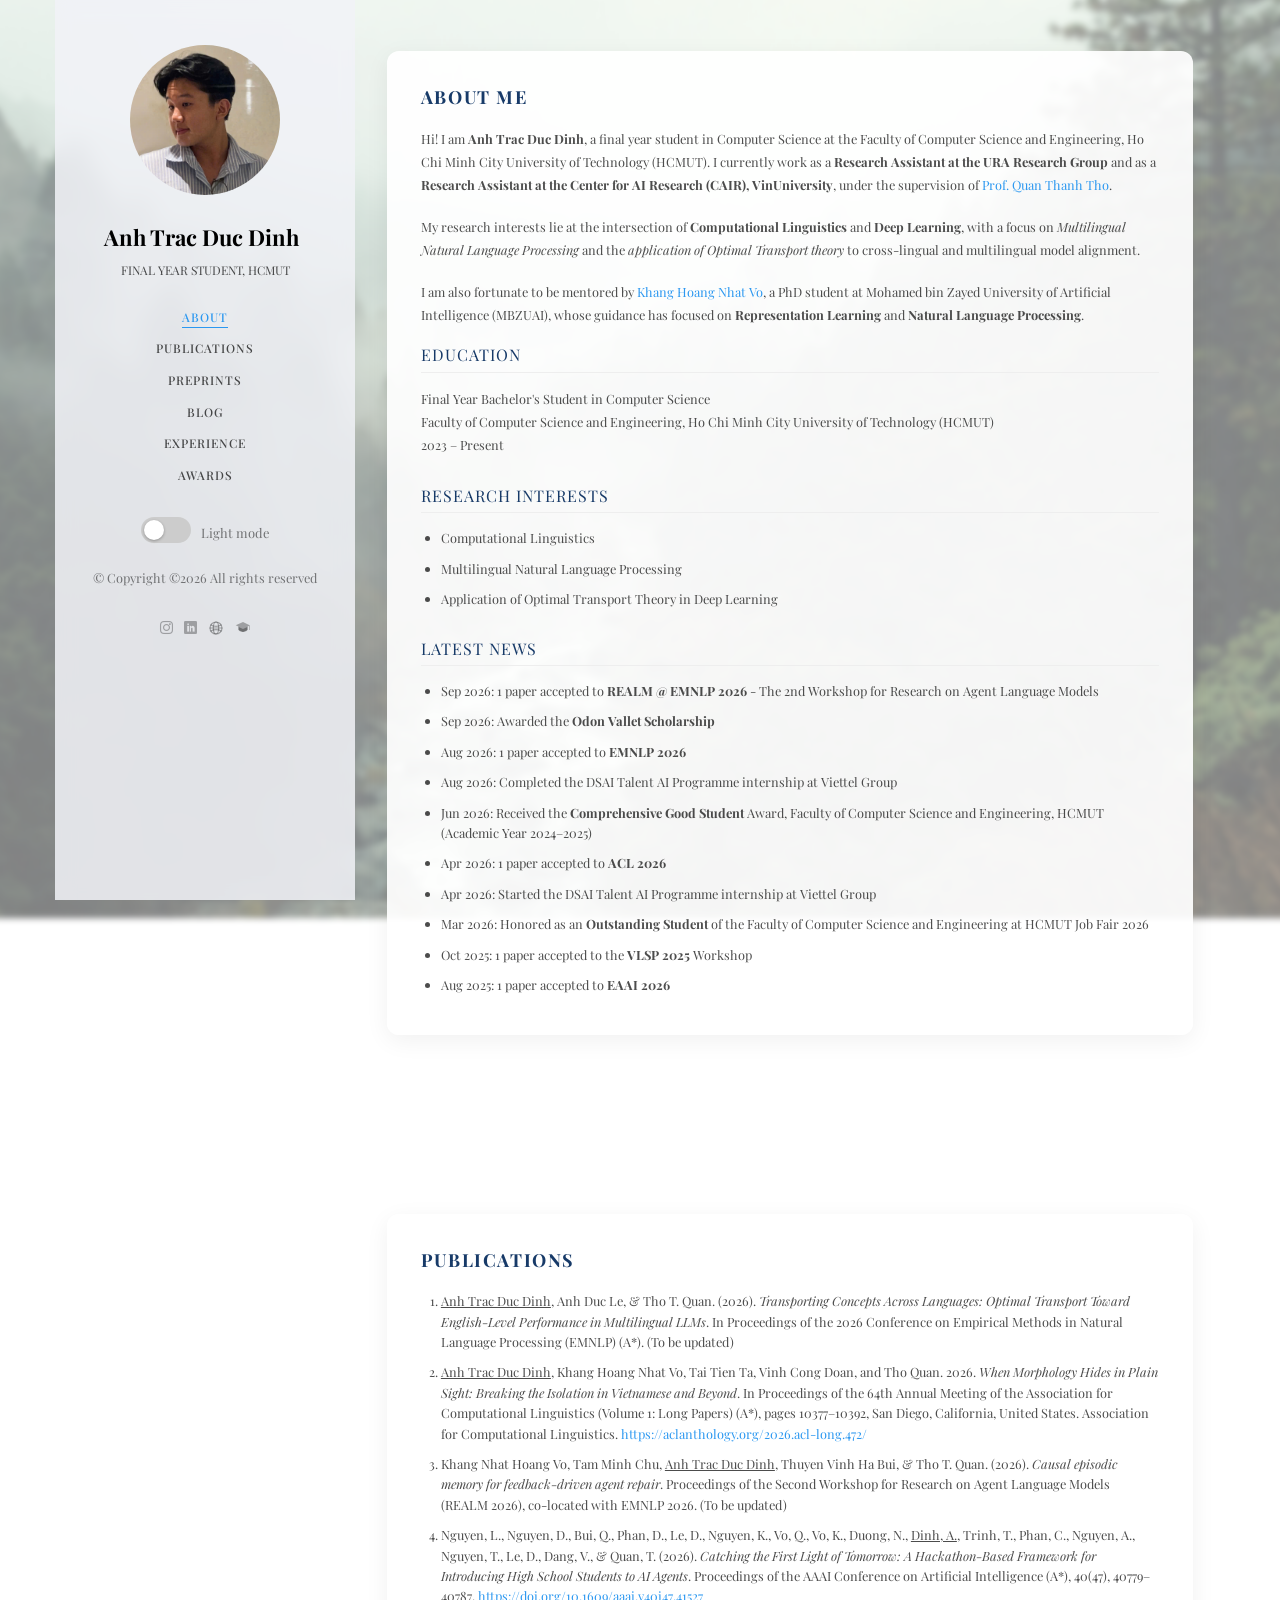
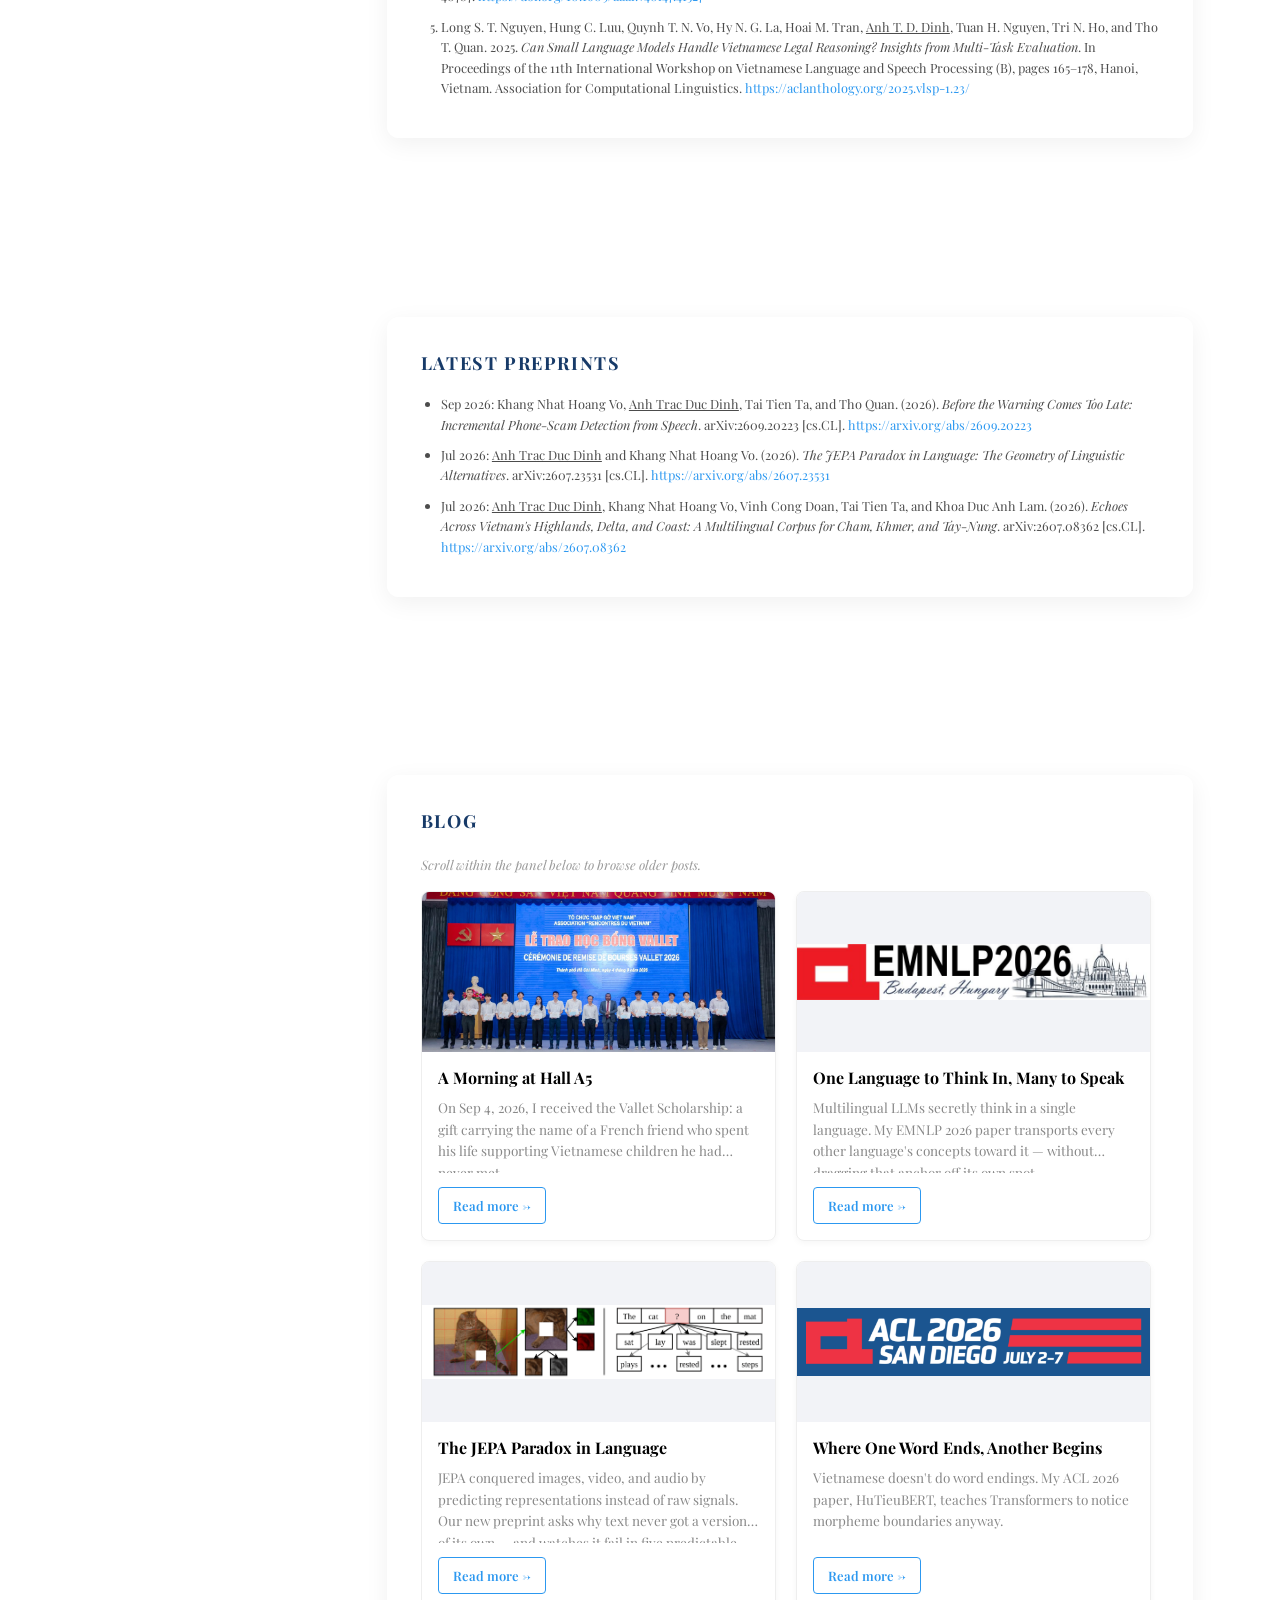
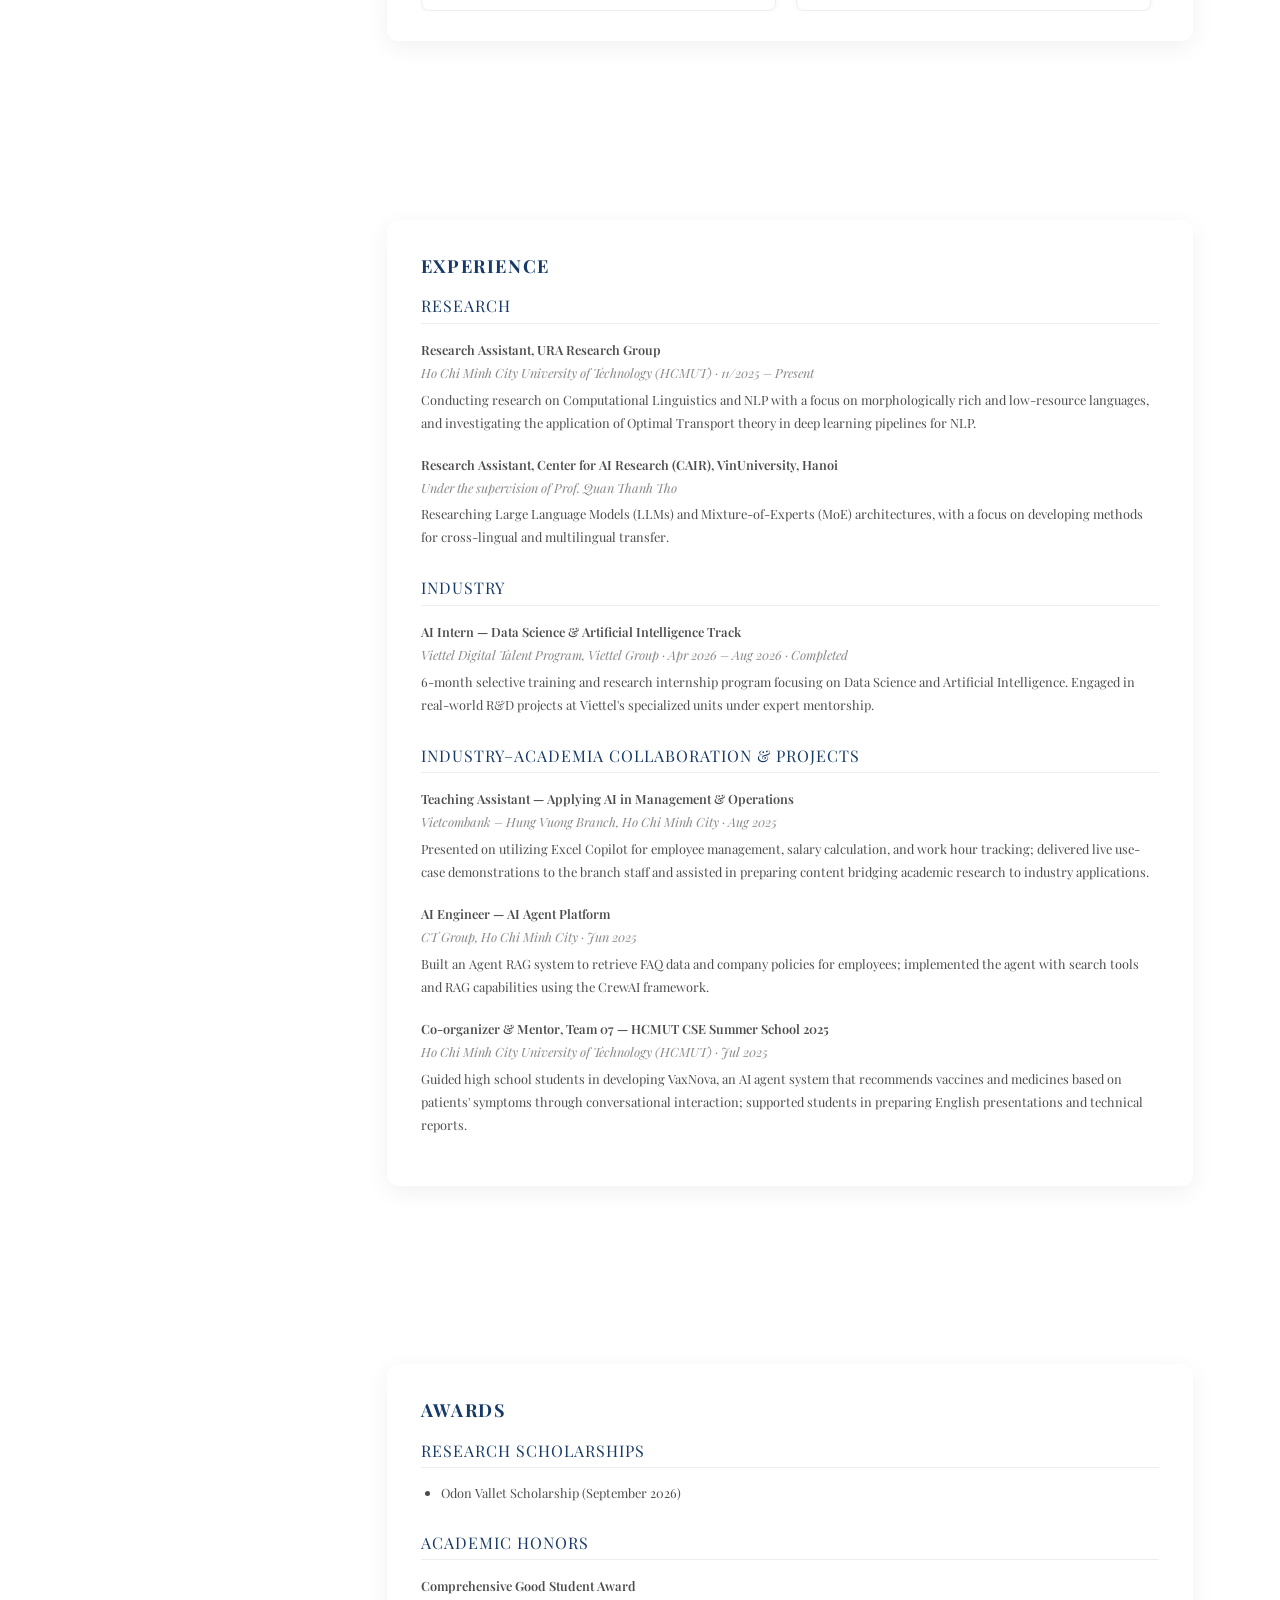
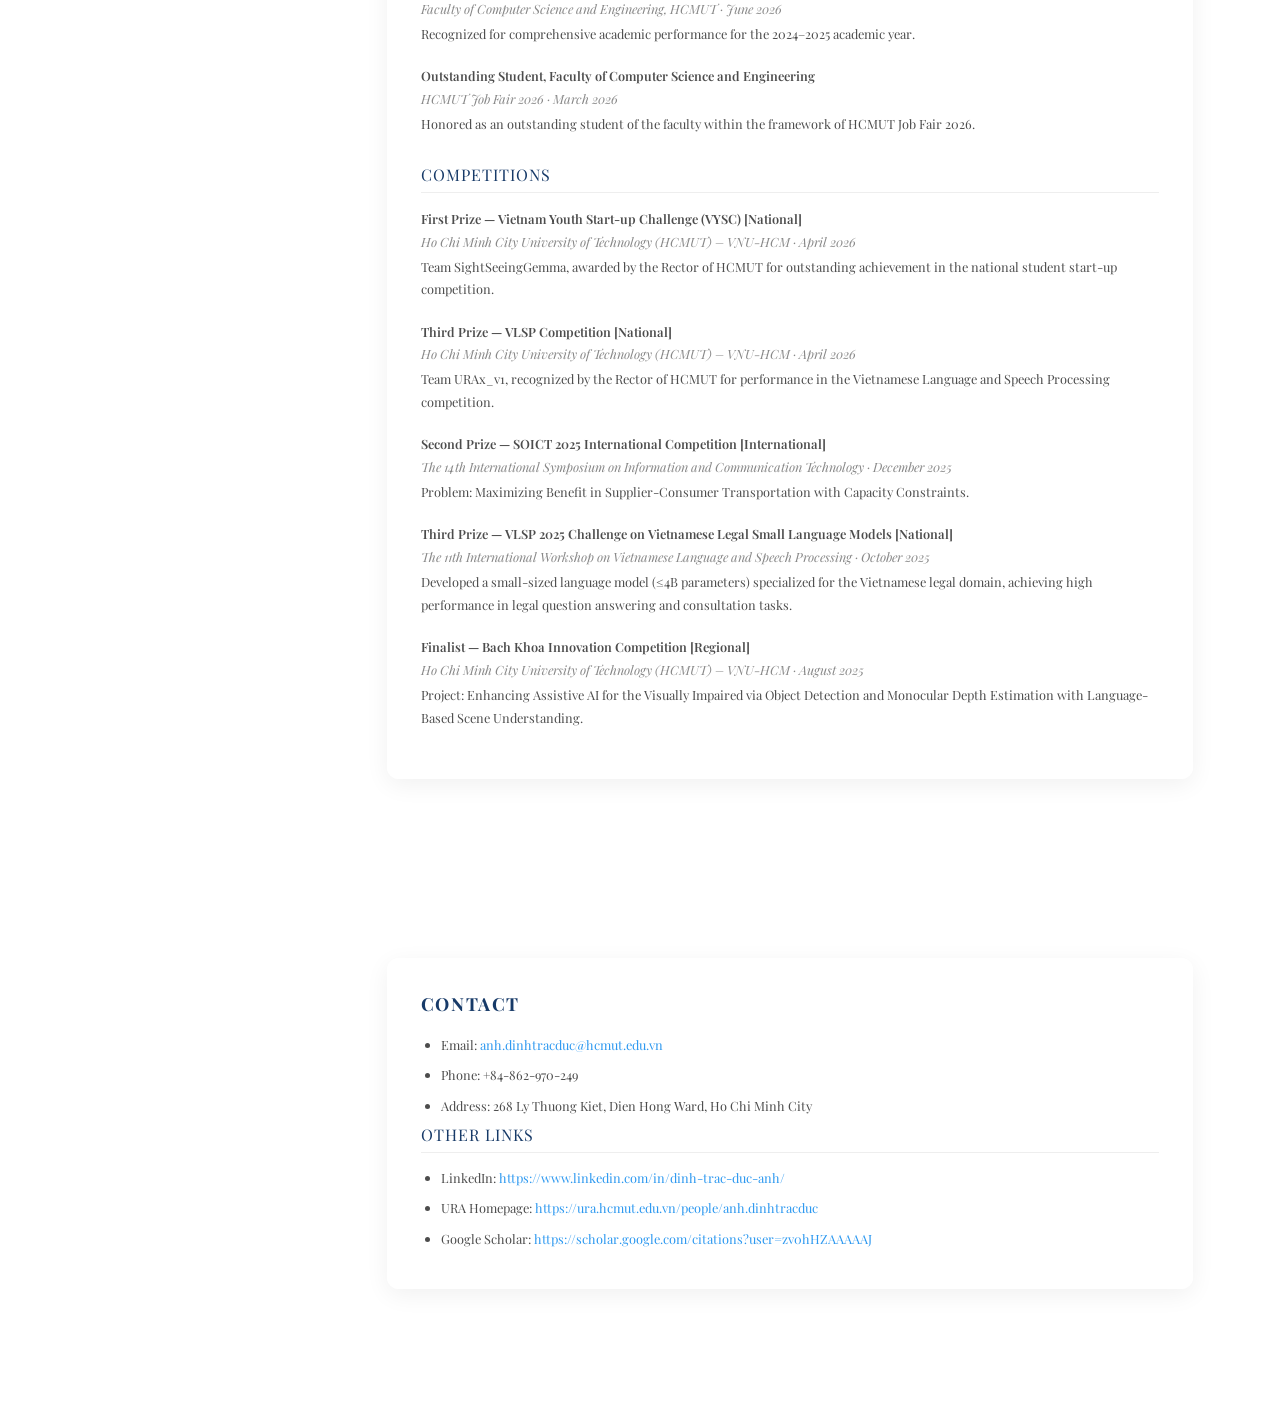
==== index.html @ 614d74ac "add: preprints" ====
<!DOCTYPE HTML>
<html>
	<head>
	<meta charset="utf-8">
	<meta http-equiv="X-UA-Compatible" content="IE=edge">
	<title>Anh Trac Duc Dinh</title>
	<meta name="viewport" content="width=device-width, initial-scale=1">
	<meta name="description" content="Anh Trac Duc Dinh — Research Assistant at URA (HCMUT) and CAIR (VinUniversity), working on NLP and Representation Learning. Publications at ACL, AAAI, and more." />
	<meta name="keywords" content="Anh Trac Duc Dinh, NLP, Natural Language Processing, Representation Learning, Machine Learning, HCMUT, VinUniversity, CAIR" />
	<meta name="author" content="Anh Trac Duc Dinh" />

  <!-- Facebook and Twitter integration -->
	<meta property="og:type" content="website"/>
	<meta property="og:title" content="Anh Trac Duc Dinh"/>
	<meta property="og:image" content="https://tracducanh.github.io/images/background_url.jpg"/>
	<meta property="og:url" content="https://tracducanh.github.io/"/>
	<meta property="og:site_name" content="Anh Trac Duc Dinh"/>
	<meta property="og:description" content="Research Assistant at URA (HCMUT) and CAIR (VinUniversity), working on NLP and Representation Learning. Publications at ACL, AAAI, and more."/>
	<meta name="twitter:title" content="Anh Trac Duc Dinh" />
	<meta name="twitter:image" content="https://tracducanh.github.io/images/background_url.jpg" />
	<meta name="twitter:url" content="https://tracducanh.github.io/" />
	<meta name="twitter:card" content="summary_large_image" />
	<meta name="twitter:description" content="Research Assistant at URA (HCMUT) and CAIR (VinUniversity), working on NLP and Representation Learning. Publications at ACL, AAAI, and more." />

	<link rel="canonical" href="https://tracducanh.github.io/">

	<!-- Place favicon.ico and apple-touch-icon.png in the root directory -->
	<link rel="shortcut icon" href="favicon.ico">

	<link href="https://fonts.googleapis.com/css?family=Quicksand:300,400,500,700" rel="stylesheet">
	<link href="https://fonts.googleapis.com/css?family=Playfair+Display:400,400i,700" rel="stylesheet">

	<!-- Animate.css -->
	<link rel="stylesheet" href="css/animate.css">
	<!-- Icomoon Icon Fonts-->
	<link rel="stylesheet" href="css/icomoon.css">
	<!-- Bootstrap  -->
	<link rel="stylesheet" href="css/bootstrap.css">
	<!-- Flexslider  -->
	<link rel="stylesheet" href="css/flexslider.css">
	<!-- Flaticons  -->
	<link rel="stylesheet" href="fonts/flaticon/font/flaticon.css">
	<!-- Owl Carousel -->
	<link rel="stylesheet" href="css/owl.carousel.min.css">
	<link rel="stylesheet" href="css/owl.theme.default.min.css">
	<!-- Theme style  -->
	<link rel="stylesheet" href="css/style.css">

	<!-- Modernizr JS -->
	<script src="js/modernizr-2.6.2.min.js"></script>
	<!-- FOR IE9 below -->
	<!--[if lt IE 9]>
	<script src="js/respond.min.js"></script>
	<![endif]-->

	<style>
		/* ---------- Blog: responsive auto-fit grid ---------- */
		.blog-scroll{
			--blog-card-h:350px;
			--blog-gap:20px;
			max-height:calc(2 * var(--blog-card-h) + 1 * var(--blog-gap));
			overflow-y:auto;
			overflow-x:hidden;
			margin-top:15px;
			padding-right:8px;
			scrollbar-width:thin;
			scrollbar-color:#c9cdd6 #f2f3f7;
		}
		.blog-scroll::-webkit-scrollbar{width:8px;}
		.blog-scroll::-webkit-scrollbar-track{background:#f2f3f7;border-radius:8px;}
		.blog-scroll::-webkit-scrollbar-thumb{background:#c9cdd6;border-radius:8px;}
		.blog-scroll::-webkit-scrollbar-thumb:hover{background:#2c98f0;}
		.blog-scroll-hint{
			font-size:13px;
			font-style:italic;
			color:rgba(0,0,0,0.4);
			margin:2px 0 0;
		}
		.blog-grid{
			display:grid;
			grid-template-columns:repeat(2, 1fr);
			gap:var(--blog-gap, 20px);
		}
		@media (max-width:480px){
			.blog-grid{grid-template-columns:1fr;}
			.blog-scroll{max-height:calc(4 * var(--blog-card-h) + 3 * var(--blog-gap));}
		}
		.blog-card{
			scroll-snap-align:start;
			border:1px solid #eee;
			border-radius:8px;
			overflow:hidden;
			background:#fff;
			box-shadow:0 2px 6px rgba(0,0,0,0.04);
			transition:.3s;
			display:flex;
			flex-direction:column;
			height:var(--blog-card-h, 350px);
		}
		.blog-card:hover{box-shadow:0 4px 14px rgba(0,0,0,0.08);}
		.blog-card-img{
			width:100%;
			height:160px;
			flex-shrink:0;
			display:flex;
			align-items:center;
			justify-content:center;
			background-color:#f2f3f7;
			background-position:center;
			background-repeat:no-repeat;
			background-size:cover; /* default: fill the box, cropping overflow */
			color:rgba(0,0,0,0.2);
		}
		/* Modifier: add this class to show the WHOLE image, no cropping
		   (may leave empty space on the sides, filled by the box background) */
		.blog-card-img.img-fit{background-size:contain;}
		/* Modifier: add this class to stretch the image to exactly fill the
		   box (may distort the image's aspect ratio) */
		.blog-card-img.img-stretch{background-size:100% 100%;}
		.blog-card-img svg{width:48px;height:48px;}
		.blog-card-body{padding:16px;display:flex;flex-direction:column;flex:1;min-height:0;}
		.blog-card-title{
			display:-webkit-box;
			-webkit-line-clamp:2;
			-webkit-box-orient:vertical;
			overflow:hidden;
			font-weight:700;
			font-size:16px;
			line-height:1.3;
			margin-bottom:8px;
			color:#000;
		}
		.blog-card-desc{
			display:-webkit-box;
			-webkit-line-clamp:3;
			-webkit-box-orient:vertical;
			overflow:hidden;
			font-size:13.5px;
			line-height:1.6;
			color:#888;
			margin-bottom:14px !important;
			flex:1;
		}
		.blog-card-btn{
			display:inline-block;
			align-self:flex-start;
			padding:6px 14px;
			font-size:13px;
			font-weight:600;
			border:1px solid #2c98f0;
			border-radius:4px;
			color:#2c98f0 !important;
			text-decoration:none !important;
			transition:.3s;
		}
		.blog-card-btn:hover{background:#2c98f0;color:#fff !important;}

		/* ---------- Section headings (ABOUT ME, PUBLICATIONS, ...) ---------- */
		.heading-meta{
			color:#173a68 !important;
			font-weight:700 !important;
			letter-spacing:1.6px;
			text-transform:uppercase;
			transition:color .3s ease;
		}

		/* ---------- Unify typography across the page ---------- */
		body, h1, h2, h3, h4, h5, h6,
		p, span, li, a, label, small, div{
			font-family: "Playfair Display", Georgia, serif !important;
		}

		.about-desc h2.section-title{
			font-size:16px;
			text-transform:uppercase;
			letter-spacing:1px;
			border-bottom:1px solid #eee;
			padding-bottom:8px;
			margin:30px 0 15px 0;
			color:#173a68 !important;
			transition:color .3s ease;
		}
		.about-desc h2.section-title:first-of-type{margin-top:0;}
		.about-desc ul.plain-list, .about-desc ol.pub-list{
			padding-left:20px;
			margin-bottom:0;
		}
		.about-desc ul.plain-list li, .about-desc ol.pub-list li{
			margin-bottom:10px;
			line-height:1.6;
		}
		.about-desc .news-item{margin-bottom:6px;}
		.about-desc .exp-block{margin-bottom:14px;}
		.about-desc .exp-block .exp-role{font-weight:600;}
		.about-desc .exp-block .exp-meta{font-style:italic;color:#888;display:block;margin-bottom:4px;}
		.about-desc .award-block{margin-bottom:14px;}
		.about-desc .award-block .award-title{font-weight:600;}
		.about-desc .award-block .award-meta{font-style:italic;color:#888;display:block;margin-bottom:2px;}
		.about-desc .preprint-list{padding-left:20px;}
		.about-desc .preprint-list li{margin-bottom:14px;line-height:1.6;}
		.about-desc .preprint-list .preprint-date{font-style:italic;color:#888;display:block;font-size:13px;margin-top:2px;}

		/* ---------- Dark mode toggle switch (in aside footer) ---------- */
		.theme-toggle-wrap{
			display:flex;
			align-items:center;
			justify-content:center;
			gap:10px;
			margin-bottom:16px;
		}
		.theme-toggle-label{font-size:13px;color:rgba(0,0,0,0.5);}
		#colorlib-aside .colorlib-footer ul li a{color:rgba(0,0,0,0.3) !important;}
		#colorlib-aside .colorlib-footer ul li a:hover{color:#2c98f0 !important;}
		.footer-icon{
			display:inline-block;
			width:16px;
			height:16px;
			vertical-align:-3px;
			color:rgba(0,0,0,0.3);
			transition:.3s;
		}
		#colorlib-aside .colorlib-footer ul li a:hover .footer-icon{color:#2c98f0;}
		.theme-switch{
			position:relative;
			display:inline-block;
			width:50px;
			height:26px;
			flex-shrink:0;
		}
		.theme-switch input{opacity:0;width:0;height:0;}
		.theme-switch .slider{
			position:absolute;
			cursor:pointer;
			top:0;left:0;right:0;bottom:0;
			background-color:#ccc;
			transition:.3s;
			border-radius:26px;
		}
		.theme-switch .slider:before{
			position:absolute;
			content:"";
			height:20px;
			width:20px;
			left:3px;
			bottom:3px;
			background-color:#fff;
			transition:.3s;
			border-radius:50%;
			box-shadow:0 1px 3px rgba(0,0,0,0.3);
		}
		.theme-switch input:checked + .slider{background-color:#2c98f0;}
		.theme-switch input:checked + .slider:before{transform:translateX(24px);}

		/* ---------- Dark mode overrides ---------- */
		body.dark-mode{background:#15171c;}
		body.dark-mode #colorlib-aside{
			background:#1b1e24 !important;
			border-color:#2a2e37 !important;
		}
		body.dark-mode #colorlib-logo a{color:#f0f0f0 !important;}
		body.dark-mode .position{color:#9aa0aa !important;}
		body.dark-mode #colorlib-main-menu ul li a{color:#c7ccd4 !important;}
		body.dark-mode #colorlib-main-menu ul li.active a,
		body.dark-mode #colorlib-main-menu ul li a:hover{color:#2c98f0 !important;}
		body.dark-mode .colorlib-footer,
		body.dark-mode .colorlib-footer p,
		body.dark-mode .colorlib-footer small{color:#8a8f99 !important;}
		body.dark-mode #colorlib-main{background:transparent !important;}
		body.dark-mode .colorlib-about,
		body.dark-mode .colorlib-services{background:transparent !important;}
		body.dark-mode .about-desc{color:#c7ccd4 !important;}
		body.dark-mode .about-desc p,
		body.dark-mode .about-desc li{color:#c7ccd4 !important;}
		body.dark-mode .about-desc b,
		body.dark-mode .about-desc strong{color:#f0f0f0 !important;}
		body.dark-mode .heading-meta{color:#6fb8ff !important;}
		body.dark-mode .about-desc h2.section-title{
			color:#6fb8ff !important;
			border-bottom-color:#2a2e37 !important;
		}
		body.dark-mode .about-desc .exp-meta,
		body.dark-mode .about-desc .award-meta,
		body.dark-mode .about-desc .preprint-date{color:#9aa0aa !important;}
		body.dark-mode .about-desc a{color:#5aaef8 !important;}
		body.dark-mode .theme-toggle-label{color:#9aa0aa !important;}
		body.dark-mode .theme-switch .slider{background-color:#3a3f4a;}
		body.dark-mode .footer-icon{color:rgba(255,255,255,0.4);}
		body.dark-mode .blog-card{
			background:#1b1e24;
			border-color:#2a2e37;
		}
		body.dark-mode .blog-card-img{
			background-color:#20242c;
			color:rgba(255,255,255,0.15);
		}
		body.dark-mode .blog-card-title{color:#f0f0f0;}
		body.dark-mode .blog-card-desc{color:#9aa0aa;}
		body.dark-mode .blog-scroll{scrollbar-color:#3a3f4a #20242c;}
		body.dark-mode .blog-scroll::-webkit-scrollbar-track{background:#20242c;}
		body.dark-mode .blog-scroll::-webkit-scrollbar-thumb{background:#3a3f4a;}
		body.dark-mode .blog-scroll::-webkit-scrollbar-thumb:hover{background:#5aaef8;}
		body.dark-mode .blog-scroll-hint{color:rgba(255,255,255,0.35);}
		body.dark-mode #colorlib-aside .colorlib-footer ul li a:hover .footer-icon{color:#5aaef8;}
		body.dark-mode #colorlib-aside .colorlib-footer ul li a{color:rgba(255,255,255,0.5) !important;}
		body.dark-mode #colorlib-aside .colorlib-footer ul li a:hover{color:#5aaef8 !important;}

		/* ---------- Sitewide background image + readability lining ---------- */
		body::before{
			content:"";
			position:fixed;
			inset:0;
			z-index:-1;
			background-image:
				linear-gradient(rgba(255,255,255,0.5), rgba(255,255,255,0.5)),
				url('images/background_url.jpg');
			background-size:cover;
			background-position:center;
			background-repeat:no-repeat;
			background-attachment:fixed;
			filter:blur(3px);
			transform:scale(1.04); /* hides the blurred edges from view */
			pointer-events:none;
		}
		body.dark-mode::before{
			background-image:
				linear-gradient(rgba(15,17,21,0.6), rgba(15,17,21,0.6)),
				url('images/background_url.jpg');
		}

		/* Sidebar becomes a translucent "lining" panel instead of solid,
		   so a hint of the backdrop still shows through it */
		#colorlib-aside{
			background:rgba(242,243,247,0.86) !important;
			-webkit-backdrop-filter:blur(10px);
			backdrop-filter:blur(10px);
		}
		body.dark-mode #colorlib-aside{
			background:rgba(27,30,36,0.86) !important;
			-webkit-backdrop-filter:blur(10px);
			backdrop-filter:blur(10px);
		}

		/* Each content block sits on its own readable "card" over the backdrop */
		.about-desc{
			background:rgba(255,255,255,0.92);
			border-radius:12px;
			padding:30px 34px;
			box-shadow:0 6px 24px rgba(20,20,25,0.06);
		}
		body.dark-mode .about-desc{
			background:rgba(27,30,36,0.92);
			box-shadow:0 6px 24px rgba(0,0,0,0.3);
		}
		@media screen and (max-width:768px){
			.about-desc{padding:20px;}
		}
	</style>

	</head>
	<body>
	<div id="colorlib-page">
		<div class="container-wrap">
		<a href="#" class="js-colorlib-nav-toggle colorlib-nav-toggle" data-toggle="collapse" data-target="#navbar" aria-expanded="false" aria-controls="navbar"><i></i></a>
		<aside id="colorlib-aside" role="complementary" class="border js-fullheight">
			<div class="text-center">
				<div class="author-img" style="background-image: url(images/about.jpg);"></div>
				<h1 id="colorlib-logo"><a href="index.html">Anh Trac Duc Dinh</a></h1>
				<span class="position">Final Year Student, HCMUT</span>
			</div>
			<nav id="colorlib-main-menu" role="navigation" class="navbar">
				<div id="navbar" class="collapse">
					<ul>
						<li class="active"><a href="#" data-nav-section="about">About</a></li>
						<li><a href="#" data-nav-section="publications">Publications</a></li>
						<li><a href="#" data-nav-section="preprints">Preprints</a></li>
            <li><a href="#" data-nav-section="blog">Blog</a></li>
						<li><a href="#" data-nav-section="services">Experience</a></li>
						<li><a href="#" data-nav-section="awards">Awards</a></li>
					</ul>
				</div>
			</nav>

			<div class="colorlib-footer">
				<div class="theme-toggle-wrap">
					<label class="theme-switch">
						<input type="checkbox" id="theme-toggle">
						<span class="slider"></span>
					</label>
					<span class="theme-toggle-label" id="theme-toggle-label">Light mode</span>
				</div>
				<p><small>&copy; <!-- Link back to Colorlib can't be removed. Template is licensed under CC BY 3.0. -->
Copyright &copy;<script>document.write(new Date().getFullYear());</script> All rights reserved
				<ul>
					<li><a href="https://www.instagram.com/dinh_trac_duc_anh/" target="_blank"><i class="icon-instagram"></i></a></li>
					<li><a href="https://www.linkedin.com/in/dinh-trac-duc-anh/" target="_blank"><i class="icon-linkedin2"></i></a></li>
					<li><a href="https://ura.hcmut.edu.vn/people/anh.dinhtracduc" target="_blank" title="URA Homepage"><svg class="footer-icon" viewBox="0 0 24 24" fill="none" stroke="currentColor" stroke-width="1.8" stroke-linecap="round" stroke-linejoin="round" xmlns="http://www.w3.org/2000/svg"><circle cx="12" cy="12" r="9"/><ellipse cx="12" cy="12" rx="4" ry="9"/><line x1="3" y1="12" x2="21" y2="12"/><path d="M4.5 7.5c1.8 1.2 4.7 2 7.5 2s5.7-.8 7.5-2"/><path d="M4.5 16.5c1.8-1.2 4.7-2 7.5-2s5.7.8 7.5 2"/></svg></a></li>
					<li><a href="https://scholar.google.com/citations?user=zv0hHZAAAAAJ&amp;hl=vi&amp;oi=sra" target="_blank" title="Google Scholar"><svg class="footer-icon" viewBox="0 0 24 24" fill="currentColor" xmlns="http://www.w3.org/2000/svg"><path d="M12 3 1 8l4 1.82V15l7 3 7-3V9.82L21 9v6h1V8z"/><path d="M5.5 10.68v3.84c0 1.5 2.9 3.48 6.5 3.48s6.5-1.98 6.5-3.48v-3.84L12 13.5z"/></svg></a></li>
				</ul>
			</div>

		</aside>

		<div id="colorlib-main">

			<section class="colorlib-about" data-section="about">
				<div class="colorlib-narrow-content">
					<div class="row">
						<div class="col-md-12">
							<div class="row row-bottom-padded-sm animate-box" data-animate-effect="fadeInLeft">
								<div class="col-md-12">
									<div class="about-desc">
										<span class="heading-meta" style="font-size:18px;"> About me</span>
										<p>Hi! I am <b>Anh Trac Duc Dinh</b>, a final year student in Computer Science at the Faculty of Computer Science and Engineering, Ho Chi Minh City University of Technology (HCMUT). I currently work as a <b>Research Assistant at the URA Research Group</b> and as a <b>Research Assistant at the Center for AI Research (CAIR), VinUniversity</b>, under the supervision of <a href="https://www.cse.hcmut.edu.vn/qttho/doku.php?id=start" target="_blank">Prof. Quan Thanh Tho</a>.</p>

										<p>My research interests lie at the intersection of <b>Computational Linguistics</b> and <b>Deep Learning</b>, with a focus on <i>Multilingual Natural Language Processing</i> and the <i>application of Optimal Transport theory</i> to cross-lingual and multilingual model alignment.</p>

										<p>I am also fortunate to be mentored by <a href="https://nhatkhangcs.github.io/" target="_blank">Khang Hoang Nhat Vo</a>, a PhD student at Mohamed bin Zayed University of Artificial Intelligence (MBZUAI), whose guidance has focused on <b>Representation Learning</b> and <b>Natural Language Processing</b>.</p>

										<h2 class="section-title">Education</h2>
										<p>Final Year Bachelor's Student in Computer Science<br>
										Faculty of Computer Science and Engineering, Ho Chi Minh City University of Technology (HCMUT)<br>
										2023 – Present</p>

										<h2 class="section-title">Research Interests</h2>
										<ul class="plain-list">
											<li>Computational Linguistics</li>
											<li>Multilingual Natural Language Processing</li>
											<li>Application of Optimal Transport Theory in Deep Learning</li>
										</ul>

										<h2 class="section-title">Latest News</h2>
										<ul class="plain-list">
                      <li class="news-item">Sep 2026: 1 paper accepted to <b>REALM @ EMNLP 2026</b> - The 2nd Workshop for Research on Agent Language Models</b></li>
											<li class="news-item">Sep 2026: Awarded the <b>Odon Vallet Scholarship</b></li>
											<li class="news-item">Aug 2026: 1 paper accepted to <b>EMNLP 2026</b></li>
											<li class="news-item">Aug 2026: Completed the DSAI Talent AI Programme internship at Viettel Group</li>
											<li class="news-item">Jun 2026: Received the <b>Comprehensive Good Student</b> Award, Faculty of Computer Science and Engineering, HCMUT (Academic Year 2024–2025)</li>
											<li class="news-item">Apr 2026: 1 paper accepted to <b>ACL 2026</b></li>
											<li class="news-item">Apr 2026: Started the DSAI Talent AI Programme internship at Viettel Group</li>
											<li class="news-item">Mar 2026: Honored as an <b>Outstanding Student</b> of the Faculty of Computer Science and Engineering at HCMUT Job Fair 2026</li>
											<li class="news-item">Oct 2025: 1 paper accepted to the <b>VLSP 2025</b> Workshop</li>
											<li class="news-item">Aug 2025: 1 paper accepted to <b>EAAI 2026</b></li>
										</ul>
									</div>
								</div>
							</div>
			</section>

			<section class="colorlib-services" data-section="publications">
				<div class="colorlib-narrow-content">
					<div class="row">
						<div class="col-md-12">
							<div class="row row-bottom-padded-sm animate-box" data-animate-effect="fadeInLeft">
								<div class="col-md-12">
									<div class="about-desc">
										<span class="heading-meta" style="font-size:18px;">Publications</span>
										<ol class="pub-list" style="list-style-type: decimal; margin-top:15px;">
											<li><u>Anh Trac Duc Dinh</u>, Anh Duc Le, &amp; Tho T. Quan. (2026). <em>Transporting Concepts Across Languages: Optimal Transport Toward English-Level Performance in Multilingual LLMs</em>. In Proceedings of the 2026 Conference on Empirical Methods in Natural Language Processing (EMNLP) (A*). (To be updated)</li>
											<li><u>Anh Trac Duc Dinh</u>, Khang Hoang Nhat Vo, Tai Tien Ta, Vinh Cong Doan, and Tho Quan. 2026. <em>When Morphology Hides in Plain Sight: Breaking the Isolation in Vietnamese and Beyond</em>. In Proceedings of the 64th Annual Meeting of the Association for Computational Linguistics (Volume 1: Long Papers) (A*), pages 10377–10392, San Diego, California, United States. Association for Computational Linguistics. <a href="https://aclanthology.org/2026.acl-long.472/" target="_blank">https://aclanthology.org/2026.acl-long.472/</a></li>
                      <li>Khang Nhat Hoang Vo, Tam Minh Chu, <u>Anh Trac Duc Dinh</u>, Thuyen Vinh Ha Bui, & Tho T. Quan. (2026). <em>Causal episodic memory for feedback-driven agent repair</em>. Proceedings of the Second Workshop for Research on Agent Language Models (REALM 2026), co-located with EMNLP 2026. (To be updated)</li>
											<li>Nguyen, L., Nguyen, D., Bui, Q., Phan, D., Le, D., Nguyen, K., Vo, Q., Vo, K., Duong, N., <u>Dinh, A.</u>, Trinh, T., Phan, C., Nguyen, A., Nguyen, T., Le, D., Dang, V., &amp; Quan, T. (2026). <em>Catching the First Light of Tomorrow: A Hackathon-Based Framework for Introducing High School Students to AI Agents</em>. Proceedings of the AAAI Conference on Artificial Intelligence (A*), 40(47), 40779–40787. <a href="https://doi.org/10.1609/aaai.v40i47.41527" target="_blank">https://doi.org/10.1609/aaai.v40i47.41527</a></li>
											<li>Long S. T. Nguyen, Hung C. Luu, Quynh T. N. Vo, Hy N. G. La, Hoai M. Tran, <u>Anh T. D. Dinh</u>, Tuan H. Nguyen, Tri N. Ho, and Tho T. Quan. 2025. <em>Can Small Language Models Handle Vietnamese Legal Reasoning? Insights from Multi-Task Evaluation</em>. In Proceedings of the 11th International Workshop on Vietnamese Language and Speech Processing (B), pages 165–178, Hanoi, Vietnam. Association for Computational Linguistics. <a href="https://aclanthology.org/2025.vlsp-1.23/" target="_blank">https://aclanthology.org/2025.vlsp-1.23/</a></li>
										</ol>
									</div>
								</div>
							</div>
			</section>

			<section class="colorlib-services" data-section="preprints">
				<div class="colorlib-narrow-content">
					<div class="row">
						<div class="col-md-12">
							<div class="row row-bottom-padded-sm animate-box" data-animate-effect="fadeInLeft">
								<div class="col-md-12">
									<div class="about-desc">
										<span class="heading-meta" style="font-size:18px;">Latest Preprints</span>
										<ul class="plain-list" style="margin-top:15px;">
					<li>Sep 2026: Khang Nhat Hoang Vo, <u>Anh Trac Duc Dinh</u>, Tai Tien Ta, and Tho Quan. (2026). <em>Before the Warning Comes Too Late: Incremental Phone-Scam Detection from Speech</em>. arXiv:2609.20223 [cs.CL]. <a href="https://arxiv.org/abs/2609.20223" target="_blank">https://arxiv.org/abs/2609.20223</a></li>
                    <li>Jul 2026: <u>Anh Trac Duc Dinh</u> and Khang Nhat Hoang Vo. (2026). <em>The JEPA Paradox in Language: The Geometry of Linguistic Alternatives</em>. arXiv:2607.23531 [cs.CL]. <a href="https://arxiv.org/abs/2607.23531" target="_blank">https://arxiv.org/abs/2607.23531</a></li>
                    <li>Jul 2026: <u>Anh Trac Duc Dinh</u>, Khang Nhat Hoang Vo, Vinh Cong Doan, Tai Tien Ta, and Khoa Duc Anh Lam. (2026). <em>Echoes Across Vietnam's Highlands, Delta, and Coast: A Multilingual Corpus for Cham, Khmer, and Tay-Nung</em>. arXiv:2607.08362 [cs.CL]. <a href="https://arxiv.org/abs/2607.08362" target="_blank">https://arxiv.org/abs/2607.08362</a></li>
										</ul>
									</div>
								</div>
							</div>
			</section>

			</section>


			<section class="colorlib-services" data-section="blog">
				<div class="colorlib-narrow-content">
					<div class="row">
						<div class="col-md-12">
							<div class="row row-bottom-padded-sm animate-box" data-animate-effect="fadeInLeft">
								<div class="col-md-12">
									<div class="about-desc">
										<span class="heading-meta" style="font-size:18px;">Blog</span>
										<p class="blog-scroll-hint">Scroll within the panel below to browse older posts.</p>
										<div class="blog-scroll">
										<div class="blog-grid">

											<div class="blog-card">
												<div class="blog-card-img" style="background-image:url('images/Vallet/background.jpg');"></div>
												<div class="blog-card-body">
													<span class="blog-card-title">A Morning at Hall A5</span>
													<p class="blog-card-desc">On Sep 4, 2026, I received the Vallet Scholarship: a gift carrying the name of a French friend who spent his life supporting Vietnamese children he had never met.</p>
													<a class="blog-card-btn" href="blogs/Vallet_2026.html">Read more &rarr;</a>
												</div>
											</div>

											<div class="blog-card">
												<div class="blog-card-img img-fit" style="background-image:url('images/EMNLP_2026/emnlp_2026_logo_v0.jpeg');"></div>
												<div class="blog-card-body">
													<span class="blog-card-title">One Language to Think In, Many to Speak</span>
													<p class="blog-card-desc">Multilingual LLMs secretly think in a single language. My EMNLP 2026 paper transports every other language's concepts toward it — without dragging that anchor off its own spot.</p>
													<a class="blog-card-btn" href="blogs/EMNLP_2026_paper.html">Read more &rarr;</a>
												</div>
											</div>

											<div class="blog-card">
												<div class="blog-card-img img-fit" style="background-image:url('images/Preprint_JEPA_Paradox/T-JEPA_fails.png');"></div>
												<div class="blog-card-body">
													<span class="blog-card-title">The JEPA Paradox in Language</span>
													<p class="blog-card-desc">JEPA conquered images, video, and audio by predicting representations instead of raw signals. Our new preprint asks why text never got a version of its own — and watches it fail in five predictable stages.</p>
													<a class="blog-card-btn" href="blogs/Preprint_JEPA_Paradox.html">Read more &rarr;</a>
												</div>
											</div>

											<div class="blog-card">
												<div class="blog-card-img img-fit" style="background-image:url('images/ACL_2026/acl-logo.png');"></div>
												<div class="blog-card-body">
													<span class="blog-card-title">Where One Word Ends, Another Begins</span>
													<p class="blog-card-desc">Vietnamese doesn't do word endings. My ACL 2026 paper, HuTieuBERT, teaches Transformers to notice morpheme boundaries anyway.</p>
													<a class="blog-card-btn" href="blogs/ACL_2026_paper.html">Read more &rarr;</a>
												</div>
											</div>

											</div>
											</div>
										</div>
									</div>
								</div>
			</section>


			<section class="colorlib-services" data-section="services">
				<div class="colorlib-narrow-content">
					<div class="row">
						<div class="col-md-12">
							<div class="row row-bottom-padded-sm animate-box" data-animate-effect="fadeInLeft">
								<div class="col-md-12">
									<div class="about-desc">
										<span class="heading-meta" style="font-size:18px;">Experience</span>

										<h2 class="section-title">Research</h2>
										<div class="exp-block">
											<span class="exp-role">Research Assistant, URA Research Group</span>
											<span class="exp-meta">Ho Chi Minh City University of Technology (HCMUT) &middot; 11/2025 &ndash; Present</span>
											<p>Conducting research on Computational Linguistics and NLP with a focus on morphologically rich and low-resource languages, and investigating the application of Optimal Transport theory in deep learning pipelines for NLP.</p>
										</div>
										<div class="exp-block">
											<span class="exp-role">Research Assistant, Center for AI Research (CAIR), VinUniversity, Hanoi</span>
											<span class="exp-meta">Under the supervision of Prof. Quan Thanh Tho</span>
											<p>Researching Large Language Models (LLMs) and Mixture-of-Experts (MoE) architectures, with a focus on developing methods for cross-lingual and multilingual transfer.</p>
										</div>

										<h2 class="section-title">Industry</h2>
										<div class="exp-block">
											<span class="exp-role">AI Intern — Data Science &amp; Artificial Intelligence Track</span>
											<span class="exp-meta">Viettel Digital Talent Program, Viettel Group &middot; Apr 2026 &ndash; Aug 2026 &middot; Completed</span>
											<p>6-month selective training and research internship program focusing on Data Science and Artificial Intelligence. Engaged in real-world R&amp;D projects at Viettel's specialized units under expert mentorship.</p>
										</div>

										<h2 class="section-title">Industry–Academia Collaboration &amp; Projects</h2>
										<div class="exp-block">
											<span class="exp-role">Teaching Assistant — Applying AI in Management &amp; Operations</span>
											<span class="exp-meta">Vietcombank &ndash; Hung Vuong Branch, Ho Chi Minh City &middot; Aug 2025</span>
											<p>Presented on utilizing Excel Copilot for employee management, salary calculation, and work hour tracking; delivered live use-case demonstrations to the branch staff and assisted in preparing content bridging academic research to industry applications.</p>
										</div>
										<div class="exp-block">
											<span class="exp-role">AI Engineer — AI Agent Platform</span>
											<span class="exp-meta">CT Group, Ho Chi Minh City &middot; Jun 2025</span>
											<p>Built an Agent RAG system to retrieve FAQ data and company policies for employees; implemented the agent with search tools and RAG capabilities using the CrewAI framework.</p>
										</div>
										<div class="exp-block">
											<span class="exp-role">Co-organizer &amp; Mentor, Team 07 — HCMUT CSE Summer School 2025</span>
											<span class="exp-meta">Ho Chi Minh City University of Technology (HCMUT) &middot; Jul 2025</span>
											<p>Guided high school students in developing VaxNova, an AI agent system that recommends vaccines and medicines based on patients' symptoms through conversational interaction; supported students in preparing English presentations and technical reports.</p>
										</div>
									</div>
								</div>
							</div>
			</section>

			<section class="colorlib-services" data-section="awards">
				<div class="colorlib-narrow-content">
					<div class="row">
						<div class="col-md-12">
							<div class="row row-bottom-padded-sm animate-box" data-animate-effect="fadeInLeft">
								<div class="col-md-12">
									<div class="about-desc">
										<span class="heading-meta" style="font-size:18px;">Awards</span>

										<h2 class="section-title">Research Scholarships</h2>
										<ul class="plain-list">
											<li>Odon Vallet Scholarship (September 2026)</li>
										</ul>

										<h2 class="section-title">Academic Honors</h2>
										<div class="award-block">
											<span class="award-title">Comprehensive Good Student Award</span>
											<span class="award-meta">Faculty of Computer Science and Engineering, HCMUT &middot; June 2026</span>
											<p>Recognized for comprehensive academic performance for the 2024–2025 academic year.</p>
										</div>
										<div class="award-block">
											<span class="award-title">Outstanding Student, Faculty of Computer Science and Engineering</span>
											<span class="award-meta">HCMUT Job Fair 2026 &middot; March 2026</span>
											<p>Honored as an outstanding student of the faculty within the framework of HCMUT Job Fair 2026.</p>
										</div>

										<h2 class="section-title">Competitions</h2>
										<div class="award-block">
											<span class="award-title">First Prize — Vietnam Youth Start-up Challenge (VYSC) [National]</span>
											<span class="award-meta">Ho Chi Minh City University of Technology (HCMUT) &ndash; VNU-HCM &middot; April 2026</span>
											<p>Team SightSeeingGemma, awarded by the Rector of HCMUT for outstanding achievement in the national student start-up competition.</p>
										</div>
										<div class="award-block">
											<span class="award-title">Third Prize — VLSP Competition [National]</span>
											<span class="award-meta">Ho Chi Minh City University of Technology (HCMUT) &ndash; VNU-HCM &middot; April 2026</span>
											<p>Team URAx_v1, recognized by the Rector of HCMUT for performance in the Vietnamese Language and Speech Processing competition.</p>
										</div>
										<div class="award-block">
											<span class="award-title">Second Prize — SOICT 2025 International Competition [International]</span>
											<span class="award-meta">The 14th International Symposium on Information and Communication Technology &middot; December 2025</span>
											<p>Problem: Maximizing Benefit in Supplier-Consumer Transportation with Capacity Constraints.</p>
										</div>
										<div class="award-block">
											<span class="award-title">Third Prize — VLSP 2025 Challenge on Vietnamese Legal Small Language Models [National]</span>
											<span class="award-meta">The 11th International Workshop on Vietnamese Language and Speech Processing &middot; October 2025</span>
											<p>Developed a small-sized language model (≤4B parameters) specialized for the Vietnamese legal domain, achieving high performance in legal question answering and consultation tasks.</p>
										</div>
										<div class="award-block">
											<span class="award-title">Finalist — Bach Khoa Innovation Competition [Regional]</span>
											<span class="award-meta">Ho Chi Minh City University of Technology (HCMUT) &ndash; VNU-HCM &middot; August 2025</span>
											<p>Project: Enhancing Assistive AI for the Visually Impaired via Object Detection and Monocular Depth Estimation with Language-Based Scene Understanding.</p>
										</div>
									</div>
								</div>
							</div>
			</section>


			<section class="colorlib-services" data-section="contact">
				<div class="colorlib-narrow-content">
					<div class="row">
						<div class="col-md-12">
							<div class="row row-bottom-padded-sm animate-box" data-animate-effect="fadeInLeft">
								<div class="col-md-12">
									<div class="about-desc">
										<span class="heading-meta" style="font-size:18px;">Contact</span>
										<ul class="plain-list" style="margin-top:15px;">
											<li>Email: <a href="mailto:anh.dinhtracduc@hcmut.edu.vn">anh.dinhtracduc@hcmut.edu.vn</a></li>
											<li>Phone: +84-862-970-249</li>
											<li>Address: 268 Ly Thuong Kiet, Dien Hong Ward, Ho Chi Minh City</li>
										</ul>

										<h2 class="section-title">Other Links</h2>
										<ul class="plain-list">
											<li>LinkedIn: <a href="https://www.linkedin.com/in/dinh-trac-duc-anh/" target="_blank">https://www.linkedin.com/in/dinh-trac-duc-anh/</a></li>
											<li>URA Homepage: <a href="https://ura.hcmut.edu.vn/people/anh.dinhtracduc" target="_blank">https://ura.hcmut.edu.vn/people/anh.dinhtracduc</a></li>
											<li>Google Scholar: <a href="https://scholar.google.com/citations?user=zv0hHZAAAAAJ&amp;hl=vi&amp;oi=sra" target="_blank">https://scholar.google.com/citations?user=zv0hHZAAAAAJ</a></li>
										</ul>
									</div>
								</div>
							</div>
			</section>

		</div><!-- end:colorlib-main -->
	</div><!-- end:container-wrap -->
	</div><!-- end:colorlib-page -->

	<!-- jQuery -->
	<script src="js/jquery.min.js"></script>
	<!-- jQuery Easing -->
	<script src="js/jquery.easing.1.3.js"></script>
	<!-- Bootstrap -->
	<script src="js/bootstrap.min.js"></script>
	<!-- Waypoints -->
	<script src="js/jquery.waypoints.min.js"></script>
	<!-- Flexslider -->
	<script src="js/jquery.flexslider-min.js"></script>
	<!-- Owl carousel -->
	<script src="js/owl.carousel.min.js"></script>
	<!-- Counters -->
	<script src="js/jquery.countTo.js"></script>


	<!-- MAIN JS -->
	<script src="js/main.js"></script>

	<!-- Dark mode toggle -->
	<script>
	(function(){
		var body = document.body;
		var toggle = document.getElementById('theme-toggle');
		var label = document.getElementById('theme-toggle-label');

		function applyTheme(isDark){
			body.classList.toggle('dark-mode', isDark);
			if (toggle) toggle.checked = isDark;
			if (label) label.textContent = isDark ? 'Dark mode' : 'Light mode';
		}

		var saved = localStorage.getItem('theme');
		var prefersDark = window.matchMedia && window.matchMedia('(prefers-color-scheme: dark)').matches;
		applyTheme(saved ? saved === 'dark' : prefersDark);

		if (toggle) {
			toggle.addEventListener('change', function(){
				var isDark = toggle.checked;
				applyTheme(isDark);
				localStorage.setItem('theme', isDark ? 'dark' : 'light');
			});
		}
	})();
	</script>

	</body>
</html>
---- css/icomoon.css ----
@font-face {
  font-family: 'icomoon';
  src:  url('fonts/icomoon.eot?6py85u');
  src:  url('fonts/icomoon.eot?6py85u#iefix') format('embedded-opentype'),
    url('fonts/icomoon.ttf?6py85u') format('truetype'),
    url('fonts/icomoon.woff?6py85u') format('woff'),
    url('fonts/icomoon.svg?6py85u#icomoon') format('svg');
  font-weight: normal;
  font-style: normal;
}

[class^="icon-"], [class*=" icon-"] {
  /* use !important to prevent issues with browser extensions that change fonts */
  font-family: 'icomoon' !important;
  speak: none;
  font-style: normal;
  font-weight: normal;
  font-variant: normal;
  text-transform: none;
  line-height: 1;

  /* Better Font Rendering =========== */
  -webkit-font-smoothing: antialiased;
  -moz-osx-font-smoothing: grayscale;
}

.icon-times:before {
  content: "\e930";
}
.icon-tick:before {
  content: "\e931";
}
.icon-plus:before {
  content: "\e932";
}
.icon-minus:before {
  content: "\e933";
}
.icon-equals:before {
  content: "\e934";
}
.icon-divide:before {
  content: "\e935";
}
.icon-chevron-right:before {
  content: "\e936";
}
.icon-chevron-left:before {
  content: "\e937";
}
.icon-arrow-right-thick:before {
  content: "\e938";
}
.icon-arrow-left-thick:before {
  content: "\e939";
}
.icon-th-small:before {
  content: "\e93a";
}
.icon-th-menu:before {
  content: "\e93b";
}
.icon-th-list:before {
  content: "\e93c";
}
.icon-th-large:before {
  content: "\e93d";
}
.icon-home:before {
  content: "\e93e";
}
.icon-arrow-forward:before {
  content: "\e93f";
}
.icon-arrow-back:before {
  content: "\e940";
}
.icon-rss:before {
  content: "\e941";
}
.icon-location:before {
  content: "\e942";
}
.icon-link:before {
  content: "\e943";
}
.icon-image:before {
  content: "\e944";
}
.icon-arrow-up-thick:before {
  content: "\e945";
}
.icon-arrow-down-thick:before {
  content: "\e946";
}
.icon-starburst:before {
  content: "\e947";
}
.icon-starburst-outline:before {
  content: "\e948";
}
.icon-star3:before {
  content: "\e949";
}
.icon-flow-children:before {
  content: "\e94a";
}
.icon-export:before {
  content: "\e94b";
}
.icon-delete2:before {
  content: "\e94c";
}
.icon-delete-outline:before {
  content: "\e94d";
}
.icon-cloud-storage:before {
  content: "\e94e";
}
.icon-wi-fi:before {
  content: "\e94f";
}
.icon-heart:before {
  content: "\e950";
}
.icon-flash:before {
  content: "\e951";
}
.icon-cancel:before {
  content: "\e952";
}
.icon-backspace:before {
  content: "\e953";
}
.icon-attachment:before {
  content: "\e954";
}
.icon-arrow-move:before {
  content: "\e955";
}
.icon-warning:before {
  content: "\e956";
}
.icon-user:before {
  content: "\e957";
}
.icon-radar:before {
  content: "\e958";
}
.icon-lock-open:before {
  content: "\e959";
}
.icon-lock-closed:before {
  content: "\e95a";
}
.icon-location-arrow:before {
  content: "\e95b";
}
.icon-info:before {
  content: "\e95c";
}
.icon-user-delete:before {
  content: "\e95d";
}
.icon-user-add:before {
  content: "\e95e";
}
.icon-media-pause:before {
  content: "\e95f";
}
.icon-group:before {
  content: "\e960";
}
.icon-chart-pie:before {
  content: "\e961";
}
.icon-chart-line:before {
  content: "\e962";
}
.icon-chart-bar:before {
  content: "\e963";
}
.icon-chart-area:before {
  content: "\e964";
}
.icon-video:before {
  content: "\e965";
}
.icon-point-of-interest:before {
  content: "\e966";
}
.icon-infinity:before {
  content: "\e967";
}
.icon-globe:before {
  content: "\e968";
}
.icon-eye:before {
  content: "\e969";
}
.icon-cog:before {
  content: "\e96a";
}
.icon-camera:before {
  content: "\e96b";
}
.icon-upload:before {
  content: "\e96c";
}
.icon-scissors:before {
  content: "\e96d";
}
.icon-refresh:before {
  content: "\e96e";
}
.icon-pin:before {
  content: "\e96f";
}
.icon-key:before {
  content: "\e970";
}
.icon-info-large:before {
  content: "\e971";
}
.icon-eject:before {
  content: "\e972";
}
.icon-download:before {
  content: "\e973";
}
.icon-zoom:before {
  content: "\e974";
}
.icon-zoom-out:before {
  content: "\e975";
}
.icon-zoom-in:before {
  content: "\e976";
}
.icon-sort-numerically:before {
  content: "\e977";
}
.icon-sort-alphabetically:before {
  content: "\e978";
}
.icon-input-checked:before {
  content: "\e979";
}
.icon-calender:before {
  content: "\e97a";
}
.icon-world2:before {
  content: "\e97b";
}
.icon-notes:before {
  content: "\e97c";
}
.icon-code:before {
  content: "\e97d";
}
.icon-arrow-sync:before {
  content: "\e97e";
}
.icon-arrow-shuffle:before {
  content: "\e97f";
}
.icon-arrow-repeat:before {
  content: "\e980";
}
.icon-arrow-minimise:before {
  content: "\e981";
}
.icon-arrow-maximise:before {
  content: "\e982";
}
.icon-arrow-loop:before {
  content: "\e983";
}
.icon-anchor:before {
  content: "\e984";
}
.icon-spanner:before {
  content: "\e985";
}
.icon-puzzle:before {
  content: "\e986";
}
.icon-power:before {
  content: "\e987";
}
.icon-plane:before {
  content: "\e988";
}
.icon-pi:before {
  content: "\e989";
}
.icon-phone:before {
  content: "\e98a";
}
.icon-microphone2:before {
  content: "\e98b";
}
.icon-media-rewind:before {
  content: "\e98c";
}
.icon-flag:before {
  content: "\e98d";
}
.icon-adjust-brightness:before {
  content: "\e98e";
}
.icon-waves:before {
  content: "\e98f";
}
.icon-social-twitter:before {
  content: "\e990";
}
.icon-social-facebook:before {
  content: "\e991";
}
.icon-social-dribbble:before {
  content: "\e992";
}
.icon-media-stop:before {
  content: "\e993";
}
.icon-media-record:before {
  content: "\e994";
}
.icon-media-play:before {
  content: "\e995";
}
.icon-media-fast-forward:before {
  content: "\e996";
}
.icon-media-eject:before {
  content: "\e997";
}
.icon-social-vimeo:before {
  content: "\e998";
}
.icon-social-tumbler:before {
  content: "\e999";
}
.icon-social-skype:before {
  content: "\e99a";
}
.icon-social-pinterest:before {
  content: "\e99b";
}
.icon-social-linkedin:before {
  content: "\e99c";
}
.icon-social-last-fm:before {
  content: "\e99d";
}
.icon-social-github:before {
  content: "\e99e";
}
.icon-social-flickr:before {
  content: "\e99f";
}
.icon-at:before {
  content: "\e9a0";
}
.icon-times-outline:before {
  content: "\e9a1";
}
.icon-plus-outline:before {
  content: "\e9a2";
}
.icon-minus-outline:before {
  content: "\e9a3";
}
.icon-tick-outline:before {
  content: "\e9a4";
}
.icon-th-large-outline:before {
  content: "\e9a5";
}
.icon-equals-outline:before {
  content: "\e9a6";
}
.icon-divide-outline:before {
  content: "\e9a7";
}
.icon-chevron-right-outline:before {
  content: "\e9a8";
}
.icon-chevron-left-outline:before {
  content: "\e9a9";
}
.icon-arrow-right-outline:before {
  content: "\e9aa";
}
.icon-arrow-left-outline:before {
  content: "\e9ab";
}
.icon-th-small-outline:before {
  content: "\e9ac";
}
.icon-th-menu-outline:before {
  content: "\e9ad";
}
.icon-th-list-outline:before {
  content: "\e9ae";
}
.icon-news2:before {
  content: "\e9b1";
}
.icon-home-outline:before {
  content: "\e9b2";
}
.icon-arrow-up-outline:before {
  content: "\e9b3";
}
.icon-arrow-forward-outline:before {
  content: "\e9b4";
}
.icon-arrow-down-outline:before {
  content: "\e9b5";
}
.icon-arrow-back-outline:before {
  content: "\e9b6";
}
.icon-trash3:before {
  content: "\e9b7";
}
.icon-rss-outline:before {
  content: "\e9b8";
}
.icon-message:before {
  content: "\e9b9";
}
.icon-location-outline:before {
  content: "\e9ba";
}
.icon-link-outline:before {
  content: "\e9bb";
}
.icon-image-outline:before {
  content: "\e9bc";
}
.icon-export-outline:before {
  content: "\e9bd";
}
.icon-cross:before {
  content: "\e9be";
}
.icon-wi-fi-outline:before {
  content: "\e9bf";
}
.icon-star-outline:before {
  content: "\e9c0";
}
.icon-media-pause-outline:before {
  content: "\e9c1";
}
.icon-mail:before {
  content: "\e9c2";
}
.icon-heart-outline:before {
  content: "\e9c3";
}
.icon-flash-outline:before {
  content: "\e9c4";
}
.icon-cancel-outline:before {
  content: "\e9c5";
}
.icon-beaker:before {
  content: "\e9c6";
}
.icon-arrow-move-outline:before {
  content: "\e9c7";
}
.icon-watch2:before {
  content: "\e9c8";
}
.icon-warning-outline:before {
  content: "\e9c9";
}
.icon-time:before {
  content: "\e9ca";
}
.icon-radar-outline:before {
  content: "\e9cb";
}
.icon-lock-open-outline:before {
  content: "\e9cc";
}
.icon-location-arrow-outline:before {
  content: "\e9cd";
}
.icon-info-outline:before {
  content: "\e9ce";
}
.icon-backspace-outline:before {
  content: "\e9cf";
}
.icon-attachment-outline:before {
  content: "\e9d0";
}
.icon-user-outline:before {
  content: "\e9d1";
}
.icon-user-delete-outline:before {
  content: "\e9d2";
}
.icon-user-add-outline:before {
  content: "\e9d3";
}
.icon-lock-closed-outline:before {
  content: "\e9d4";
}
.icon-group-outline:before {
  content: "\e9d5";
}
.icon-chart-pie-outline:before {
  content: "\e9d6";
}
.icon-chart-line-outline:before {
  content: "\e9d7";
}
.icon-chart-bar-outline:before {
  content: "\e9d8";
}
.icon-chart-area-outline:before {
  content: "\e9d9";
}
.icon-video-outline:before {
  content: "\e9da";
}
.icon-point-of-interest-outline:before {
  content: "\e9db";
}
.icon-map:before {
  content: "\e9dc";
}
.icon-key-outline:before {
  content: "\e9dd";
}
.icon-infinity-outline:before {
  content: "\e9de";
}
.icon-globe-outline:before {
  content: "\e9df";
}
.icon-eye-outline:before {
  content: "\e9e0";
}
.icon-cog-outline:before {
  content: "\e9e1";
}
.icon-camera-outline:before {
  content: "\e9e2";
}
.icon-upload-outline:before {
  content: "\e9e3";
}
.icon-support:before {
  content: "\e9e4";
}
.icon-scissors-outline:before {
  content: "\e9e5";
}
.icon-refresh-outline:before {
  content: "\e9e6";
}
.icon-info-large-outline:before {
  content: "\e9e7";
}
.icon-eject-outline:before {
  content: "\e9e8";
}
.icon-download-outline:before {
  content: "\e9e9";
}
.icon-battery-mid:before {
  content: "\e9ea";
}
.icon-battery-low:before {
  content: "\e9eb";
}
.icon-battery-high:before {
  content: "\e9ec";
}
.icon-zoom-outline:before {
  content: "\e9ed";
}
.icon-zoom-out-outline:before {
  content: "\e9ee";
}
.icon-zoom-in-outline:before {
  content: "\e9ef";
}
.icon-tag3:before {
  content: "\e9f0";
}
.icon-tabs-outline:before {
  content: "\e9f1";
}
.icon-pin-outline:before {
  content: "\e9f2";
}
.icon-message-typing:before {
  content: "\e9f3";
}
.icon-directions:before {
  content: "\e9f4";
}
.icon-battery-full:before {
  content: "\e9f5";
}
.icon-battery-charge:before {
  content: "\e9f6";
}
.icon-pipette:before {
  content: "\e9f7";
}
.icon-pencil:before {
  content: "\e9f8";
}
.icon-folder:before {
  content: "\e9f9";
}
.icon-folder-delete:before {
  content: "\e9fa";
}
.icon-folder-add:before {
  content: "\e9fb";
}
.icon-edit:before {
  content: "\e9fc";
}
.icon-document:before {
  content: "\e9fd";
}
.icon-document-delete:before {
  content: "\e9fe";
}
.icon-document-add:before {
  content: "\e9ff";
}
.icon-brush:before {
  content: "\ea00";
}
.icon-thumbs-up:before {
  content: "\ea01";
}
.icon-thumbs-down:before {
  content: "\ea02";
}
.icon-pen:before {
  content: "\ea03";
}
.icon-sort-numerically-outline:before {
  content: "\ea04";
}
.icon-sort-alphabetically-outline:before {
  content: "\ea05";
}
.icon-social-last-fm-circular:before {
  content: "\ea06";
}
.icon-social-github-circular:before {
  content: "\ea07";
}
.icon-compass:before {
  content: "\ea08";
}
.icon-bookmark:before {
  content: "\ea09";
}
.icon-input-checked-outline:before {
  content: "\ea0a";
}
.icon-code-outline:before {
  content: "\ea0b";
}
.icon-calender-outline:before {
  content: "\ea0c";
}
.icon-business-card:before {
  content: "\ea0d";
}
.icon-arrow-up:before {
  content: "\ea0e";
}
.icon-arrow-sync-outline:before {
  content: "\ea0f";
}
.icon-arrow-right:before {
  content: "\ea10";
}
.icon-arrow-repeat-outline:before {
  content: "\ea11";
}
.icon-arrow-loop-outline:before {
  content: "\ea12";
}
.icon-arrow-left:before {
  content: "\ea13";
}
.icon-flow-switch:before {
  content: "\ea14";
}
.icon-flow-parallel:before {
  content: "\ea15";
}
.icon-flow-merge:before {
  content: "\ea16";
}
.icon-document-text:before {
  content: "\ea17";
}
.icon-clipboard:before {
  content: "\ea18";
}
.icon-calculator:before {
  content: "\ea19";
}
.icon-arrow-minimise-outline:before {
  content: "\ea1a";
}
.icon-arrow-maximise-outline:before {
  content: "\ea1b";
}
.icon-arrow-down:before {
  content: "\ea1c";
}
.icon-gift:before {
  content: "\ea1d";
}
.icon-film:before {
  content: "\ea1e";
}
.icon-database:before {
  content: "\ea1f";
}
.icon-bell:before {
  content: "\ea20";
}
.icon-anchor-outline:before {
  content: "\ea21";
}
.icon-adjust-contrast:before {
  content: "\ea22";
}
.icon-world-outline:before {
  content: "\ea23";
}
.icon-shopping-bag:before {
  content: "\ea24";
}
.icon-power-outline:before {
  content: "\ea25";
}
.icon-notes-outline:before {
  content: "\ea26";
}
.icon-device-tablet:before {
  content: "\ea27";
}
.icon-device-phone:before {
  content: "\ea28";
}
.icon-device-laptop:before {
  content: "\ea29";
}
.icon-device-desktop:before {
  content: "\ea2a";
}
.icon-briefcase:before {
  content: "\ea2b";
}
.icon-stopwatch:before {
  content: "\ea2c";
}
.icon-spanner-outline:before {
  content: "\ea2d";
}
.icon-puzzle-outline:before {
  content: "\ea2e";
}
.icon-printer:before {
  content: "\ea2f";
}
.icon-pi-outline:before {
  content: "\ea30";
}
.icon-lightbulb:before {
  content: "\ea31";
}
.icon-flag-outline:before {
  content: "\ea32";
}
.icon-contacts:before {
  content: "\ea33";
}
.icon-archive2:before {
  content: "\ea34";
}
.icon-weather-stormy:before {
  content: "\ea35";
}
.icon-weather-shower:before {
  content: "\ea36";
}
.icon-weather-partly-sunny:before {
  content: "\ea37";
}
.icon-weather-downpour:before {
  content: "\ea38";
}
.icon-weather-cloudy:before {
  content: "\ea39";
}
.icon-plane-outline:before {
  content: "\ea3a";
}
.icon-phone-outline:before {
  content: "\ea3b";
}
.icon-microphone-outline:before {
  content: "\ea3c";
}
.icon-weather-windy:before {
  content: "\ea3d";
}
.icon-weather-windy-cloudy:before {
  content: "\ea3e";
}
.icon-weather-sunny:before {
  content: "\ea3f";
}
.icon-weather-snow:before {
  content: "\ea40";
}
.icon-weather-night:before {
  content: "\ea41";
}
.icon-media-stop-outline:before {
  content: "\ea42";
}
.icon-media-rewind-outline:before {
  content: "\ea43";
}
.icon-media-record-outline:before {
  content: "\ea44";
}
.icon-media-play-outline:before {
  content: "\ea45";
}
.icon-media-fast-forward-outline:before {
  content: "\ea46";
}
.icon-media-eject-outline:before {
  content: "\ea47";
}
.icon-wine:before {
  content: "\ea48";
}
.icon-waves-outline:before {
  content: "\ea49";
}
.icon-ticket:before {
  content: "\ea4a";
}
.icon-tags:before {
  content: "\ea4b";
}
.icon-plug:before {
  content: "\ea4c";
}
.icon-headphones:before {
  content: "\ea4d";
}
.icon-credit-card:before {
  content: "\ea4e";
}
.icon-coffee:before {
  content: "\ea4f";
}
.icon-book:before {
  content: "\ea50";
}
.icon-beer:before {
  content: "\ea51";
}
.icon-volume2:before {
  content: "\ea52";
}
.icon-volume-up:before {
  content: "\ea53";
}
.icon-volume-mute:before {
  content: "\ea54";
}
.icon-volume-down:before {
  content: "\ea55";
}
.icon-social-vimeo-circular:before {
  content: "\ea56";
}
.icon-social-twitter-circular:before {
  content: "\ea57";
}
.icon-social-pinterest-circular:before {
  content: "\ea58";
}
.icon-social-linkedin-circular:before {
  content: "\ea59";
}
.icon-social-facebook-circular:before {
  content: "\ea5a";
}
.icon-social-dribbble-circular:before {
  content: "\ea5b";
}
.icon-tree:before {
  content: "\ea5c";
}
.icon-thermometer2:before {
  content: "\ea5d";
}
.icon-social-tumbler-circular:before {
  content: "\ea5e";
}
.icon-social-skype-outline:before {
  content: "\ea5f";
}
.icon-social-flickr-circular:before {
  content: "\ea60";
}
.icon-social-at-circular:before {
  content: "\ea61";
}
.icon-shopping-cart:before {
  content: "\ea62";
}
.icon-messages:before {
  content: "\ea63";
}
.icon-leaf:before {
  content: "\ea64";
}
.icon-feather:before {
  content: "\ea65";
}
.icon-eye2:before {
  content: "\e064";
}
.icon-paper-clip:before {
  content: "\e065";
}
.icon-mail5:before {
  content: "\e066";
}
.icon-toggle:before {
  content: "\e067";
}
.icon-layout:before {
  content: "\e068";
}
.icon-link2:before {
  content: "\e069";
}
.icon-bell2:before {
  content: "\e06a";
}
.icon-lock3:before {
  content: "\e06b";
}
.icon-unlock:before {
  content: "\e06c";
}
.icon-ribbon2:before {
  content: "\e06d";
}
.icon-image2:before {
  content: "\e06e";
}
.icon-signal:before {
  content: "\e06f";
}
.icon-target3:before {
  content: "\e070";
}
.icon-clipboard3:before {
  content: "\e071";
}
.icon-clock3:before {
  content: "\e072";
}
.icon-watch:before {
  content: "\e073";
}
.icon-air-play:before {
  content: "\e074";
}
.icon-camera3:before {
  content: "\e075";
}
.icon-video2:before {
  content: "\e076";
}
.icon-disc:before {
  content: "\e077";
}
.icon-printer3:before {
  content: "\e078";
}
.icon-monitor:before {
  content: "\e079";
}
.icon-server:before {
  content: "\e07a";
}
.icon-cog2:before {
  content: "\e07b";
}
.icon-heart3:before {
  content: "\e07c";
}
.icon-paragraph:before {
  content: "\e07d";
}
.icon-align-justify:before {
  content: "\e07e";
}
.icon-align-left:before {
  content: "\e07f";
}
.icon-align-center:before {
  content: "\e080";
}
.icon-align-right:before {
  content: "\e081";
}
.icon-book2:before {
  content: "\e082";
}
.icon-layers2:before {
  content: "\e083";
}
.icon-stack2:before {
  content: "\e084";
}
.icon-stack-2:before {
  content: "\e085";
}
.icon-paper:before {
  content: "\e086";
}
.icon-paper-stack:before {
  content: "\e087";
}
.icon-search3:before {
  content: "\e088";
}
.icon-zoom-in2:before {
  content: "\e089";
}
.icon-zoom-out2:before {
  content: "\e08a";
}
.icon-reply2:before {
  content: "\e08b";
}
.icon-circle-plus:before {
  content: "\e08c";
}
.icon-circle-minus:before {
  content: "\e08d";
}
.icon-circle-check:before {
  content: "\e08e";
}
.icon-circle-cross:before {
  content: "\e08f";
}
.icon-square-plus:before {
  content: "\e090";
}
.icon-square-minus:before {
  content: "\e091";
}
.icon-square-check:before {
  content: "\e092";
}
.icon-square-cross:before {
  content: "\e093";
}
.icon-microphone:before {
  content: "\e094";
}
.icon-record:before {
  content: "\e095";
}
.icon-skip-back:before {
  content: "\e096";
}
.icon-rewind:before {
  content: "\e097";
}
.icon-play4:before {
  content: "\e098";
}
.icon-pause3:before {
  content: "\e099";
}
.icon-stop3:before {
  content: "\e09a";
}
.icon-fast-forward:before {
  content: "\e09b";
}
.icon-skip-forward:before {
  content: "\e09c";
}
.icon-shuffle2:before {
  content: "\e09d";
}
.icon-repeat:before {
  content: "\e09e";
}
.icon-folder2:before {
  content: "\e09f";
}
.icon-umbrella:before {
  content: "\e0a0";
}
.icon-moon:before {
  content: "\e0a1";
}
.icon-thermometer:before {
  content: "\e0a2";
}
.icon-drop:before {
  content: "\e0a3";
}
.icon-sun2:before {
  content: "\e0a4";
}
.icon-cloud3:before {
  content: "\e0a5";
}
.icon-cloud-upload2:before {
  content: "\e0a6";
}
.icon-cloud-download2:before {
  content: "\e0a7";
}
.icon-upload4:before {
  content: "\e0a8";
}
.icon-download4:before {
  content: "\e0a9";
}
.icon-location3:before {
  content: "\e0aa";
}
.icon-location-2:before {
  content: "\e0ab";
}
.icon-map3:before {
  content: "\e0ac";
}
.icon-battery:before {
  content: "\e0ad";
}
.icon-head:before {
  content: "\e0ae";
}
.icon-briefcase3:before {
  content: "\e0af";
}
.icon-speech-bubble:before {
  content: "\e0b0";
}
.icon-anchor2:before {
  content: "\e0b1";
}
.icon-globe2:before {
  content: "\e0b2";
}
.icon-box:before {
  content: "\e0b3";
}
.icon-reload:before {
  content: "\e0b4";
}
.icon-share3:before {
  content: "\e0b5";
}
.icon-marquee:before {
  content: "\e0b6";
}
.icon-marquee-plus:before {
  content: "\e0b7";
}
.icon-marquee-minus:before {
  content: "\e0b8";
}
.icon-tag:before {
  content: "\e0b9";
}
.icon-power2:before {
  content: "\e0ba";
}
.icon-command2:before {
  content: "\e0bb";
}
.icon-alt:before {
  content: "\e0bc";
}
.icon-esc:before {
  content: "\e0bd";
}
.icon-bar-graph:before {
  content: "\e0be";
}
.icon-bar-graph-2:before {
  content: "\e0bf";
}
.icon-pie-graph:before {
  content: "\e0c0";
}
.icon-star:before {
  content: "\e0c1";
}
.icon-arrow-left3:before {
  content: "\e0c2";
}
.icon-arrow-right3:before {
  content: "\e0c3";
}
.icon-arrow-up3:before {
  content: "\e0c4";
}
.icon-arrow-down3:before {
  content: "\e0c5";
}
.icon-volume:before {
  content: "\e0c6";
}
.icon-mute:before {
  content: "\e0c7";
}
.icon-content-right:before {
  content: "\e100";
}
.icon-content-left:before {
  content: "\e101";
}
.icon-grid2:before {
  content: "\e102";
}
.icon-grid-2:before {
  content: "\e103";
}
.icon-columns:before {
  content: "\e104";
}
.icon-loader:before {
  content: "\e105";
}
.icon-bag:before {
  content: "\e106";
}
.icon-ban:before {
  content: "\e107";
}
.icon-flag3:before {
  content: "\e108";
}
.icon-trash:before {
  content: "\e109";
}
.icon-expand2:before {
  content: "\e110";
}
.icon-contract:before {
  content: "\e111";
}
.icon-maximize:before {
  content: "\e112";
}
.icon-minimize:before {
  content: "\e113";
}
.icon-plus2:before {
  content: "\e114";
}
.icon-minus2:before {
  content: "\e115";
}
.icon-check:before {
  content: "\e116";
}
.icon-cross2:before {
  content: "\e117";
}
.icon-move:before {
  content: "\e118";
}
.icon-delete:before {
  content: "\e119";
}
.icon-menu5:before {
  content: "\e120";
}
.icon-archive:before {
  content: "\e121";
}
.icon-inbox:before {
  content: "\e122";
}
.icon-outbox:before {
  content: "\e123";
}
.icon-file:before {
  content: "\e124";
}
.icon-file-add:before {
  content: "\e125";
}
.icon-file-subtract:before {
  content: "\e126";
}
.icon-help:before {
  content: "\e127";
}
.icon-open:before {
  content: "\e128";
}
.icon-ellipsis:before {
  content: "\e129";
}
.icon-heart4:before {
  content: "\e900";
}
.icon-cloud4:before {
  content: "\e901";
}
.icon-star2:before {
  content: "\e902";
}
.icon-tv2:before {
  content: "\e903";
}
.icon-sound:before {
  content: "\e904";
}
.icon-video3:before {
  content: "\e905";
}
.icon-trash2:before {
  content: "\e906";
}
.icon-user2:before {
  content: "\e907";
}
.icon-key3:before {
  content: "\e908";
}
.icon-search4:before {
  content: "\e909";
}
.icon-settings:before {
  content: "\e90a";
}
.icon-camera4:before {
  content: "\e90b";
}
.icon-tag2:before {
  content: "\e90c";
}
.icon-lock4:before {
  content: "\e90d";
}
.icon-bulb:before {
  content: "\e90e";
}
.icon-pen2:before {
  content: "\e90f";
}
.icon-diamond:before {
  content: "\e910";
}
.icon-display2:before {
  content: "\e911";
}
.icon-location4:before {
  content: "\e912";
}
.icon-eye3:before {
  content: "\e913";
}
.icon-bubble3:before {
  content: "\e914";
}
.icon-stack3:before {
  content: "\e915";
}
.icon-cup:before {
  content: "\e916";
}
.icon-phone3:before {
  content: "\e917";
}
.icon-news:before {
  content: "\e918";
}
.icon-mail6:before {
  content: "\e919";
}
.icon-like:before {
  content: "\e91a";
}
.icon-photo:before {
  content: "\e91b";
}
.icon-note:before {
  content: "\e91c";
}
.icon-clock4:before {
  content: "\e91d";
}
.icon-paperplane:before {
  content: "\e91e";
}
.icon-params:before {
  content: "\e91f";
}
.icon-banknote:before {
  content: "\e920";
}
.icon-data:before {
  content: "\e921";
}
.icon-music2:before {
  content: "\e922";
}
.icon-megaphone2:before {
  content: "\e923";
}
.icon-study:before {
  content: "\e924";
}
.icon-lab2:before {
  content: "\e925";
}
.icon-food:before {
  content: "\e926";
}
.icon-t-shirt:before {
  content: "\e927";
}
.icon-fire2:before {
  content: "\e928";
}
.icon-clip:before {
  content: "\e929";
}
.icon-shop:before {
  content: "\e92a";
}
.icon-calendar3:before {
  content: "\e92b";
}
.icon-wallet2:before {
  content: "\e92c";
}
.icon-vynil:before {
  content: "\e92d";
}
.icon-truck2:before {
  content: "\e92e";
}
.icon-world:before {
  content: "\e92f";
}
.icon-spinner6:before {
  content: "\e9af";
}
.icon-spinner7:before {
  content: "\e9b0";
}
.icon-amazon:before {
  content: "\eab7";
}
.icon-google:before {
  content: "\eab8";
}
.icon-google2:before {
  content: "\eab9";
}
.icon-google3:before {
  content: "\eaba";
}
.icon-google-plus:before {
  content: "\eabb";
}
.icon-google-plus2:before {
  content: "\eabc";
}
.icon-google-plus3:before {
  content: "\eabd";
}
.icon-hangouts:before {
  content: "\eabe";
}
.icon-google-drive:before {
  content: "\eabf";
}
.icon-facebook2:before {
  content: "\eac0";
}
.icon-facebook22:before {
  content: "\eac1";
}
.icon-instagram:before {
  content: "\eac2";
}
.icon-whatsapp:before {
  content: "\eac3";
}
.icon-spotify:before {
  content: "\eac4";
}
.icon-telegram:before {
  content: "\eac5";
}
.icon-twitter2:before {
  content: "\eac6";
}
.icon-vine:before {
  content: "\eac7";
}
.icon-vk:before {
  content: "\eac8";
}
.icon-renren:before {
  content: "\eac9";
}
.icon-sina-weibo:before {
  content: "\eaca";
}
.icon-rss2:before {
  content: "\eacb";
}
.icon-rss22:before {
  content: "\eacc";
}
.icon-youtube:before {
  content: "\eacd";
}
.icon-youtube2:before {
  content: "\eace";
}
.icon-twitch:before {
  content: "\eacf";
}
.icon-vimeo:before {
  content: "\ead0";
}
.icon-vimeo2:before {
  content: "\ead1";
}
.icon-lanyrd:before {
  content: "\ead2";
}
.icon-flickr:before {
  content: "\ead3";
}
.icon-flickr2:before {
  content: "\ead4";
}
.icon-flickr3:before {
  content: "\ead5";
}
.icon-flickr4:before {
  content: "\ead6";
}
.icon-dribbble2:before {
  content: "\ead7";
}
.icon-behance:before {
  content: "\ead8";
}
.icon-behance2:before {
  content: "\ead9";
}
.icon-deviantart:before {
  content: "\eada";
}
.icon-500px:before {
  content: "\eadb";
}
.icon-steam:before {
  content: "\eadc";
}
.icon-steam2:before {
  content: "\eadd";
}
.icon-dropbox:before {
  content: "\eade";
}
.icon-onedrive:before {
  content: "\eadf";
}
.icon-github:before {
  content: "\eae0";
}
.icon-npm:before {
  content: "\eae1";
}
.icon-basecamp:before {
  content: "\eae2";
}
.icon-trello:before {
  content: "\eae3";
}
.icon-wordpress:before {
  content: "\eae4";
}
.icon-joomla:before {
  content: "\eae5";
}
.icon-ello:before {
  content: "\eae6";
}
.icon-blogger:before {
  content: "\eae7";
}
.icon-blogger2:before {
  content: "\eae8";
}
.icon-tumblr2:before {
  content: "\eae9";
}
.icon-tumblr22:before {
  content: "\eaea";
}
.icon-yahoo:before {
  content: "\eaeb";
}
.icon-yahoo2:before {
  content: "\eaec";
}
.icon-tux:before {
  content: "\eaed";
}
.icon-appleinc:before {
  content: "\eaee";
}
.icon-finder:before {
  content: "\eaef";
}
.icon-android:before {
  content: "\eaf0";
}
.icon-windows:before {
  content: "\eaf1";
}
.icon-windows8:before {
  content: "\eaf2";
}
.icon-soundcloud:before {
  content: "\eaf3";
}
.icon-soundcloud2:before {
  content: "\eaf4";
}
.icon-skype:before {
  content: "\eaf5";
}
.icon-reddit:before {
  content: "\eaf6";
}
.icon-hackernews:before {
  content: "\eaf7";
}
.icon-wikipedia:before {
  content: "\eaf8";
}
.icon-linkedin2:before {
  content: "\eaf9";
}
.icon-linkedin22:before {
  content: "\eafa";
}
.icon-lastfm:before {
  content: "\eafb";
}
.icon-lastfm2:before {
  content: "\eafc";
}
.icon-delicious:before {
  content: "\eafd";
}
.icon-stumbleupon:before {
  content: "\eafe";
}
.icon-stumbleupon2:before {
  content: "\eaff";
}
.icon-stackoverflow:before {
  content: "\eb00";
}
.icon-pinterest:before {
  content: "\eb01";
}
.icon-pinterest2:before {
  content: "\eb02";
}
.icon-xing:before {
  content: "\eb03";
}
.icon-xing2:before {
  content: "\eb04";
}
.icon-flattr:before {
  content: "\eb05";
}
.icon-foursquare:before {
  content: "\eb06";
}
.icon-yelp:before {
  content: "\eb07";
}
.icon-paypal:before {
  content: "\eb08";
}
.icon-chrome:before {
  content: "\eb09";
}
.icon-firefox:before {
  content: "\eb0a";
}
.icon-IE:before {
  content: "\eb0b";
}
.icon-edge:before {
  content: "\eb0c";
}
.icon-safari:before {
  content: "\eb0d";
}
.icon-opera:before {
  content: "\eb0e";
}
.icon-file-pdf:before {
  content: "\eb0f";
}
.icon-file-openoffice:before {
  content: "\eb10";
}
.icon-file-word:before {
  content: "\eb11";
}
.icon-file-excel:before {
  content: "\eb12";
}
.icon-libreoffice:before {
  content: "\eb13";
}
.icon-html-five:before {
  content: "\eb14";
}
.icon-html-five2:before {
  content: "\eb15";
}
.icon-css3:before {
  content: "\eb16";
}
.icon-git:before {
  content: "\eb17";
}
.icon-codepen:before {
  content: "\eb18";
}
.icon-svg:before {
  content: "\eb19";
}
.icon-IcoMoon:before {
  content: "\eb1a";
}
---- css/style.css ----
@font-face {
  font-family: 'icomoon';
  src: url("../fonts/icomoon/icomoon.eot?srf3rx");
  src: url("../fonts/icomoon/icomoon.eot?srf3rx#iefix") format("embedded-opentype"), url("../fonts/icomoon/icomoon.ttf?srf3rx") format("truetype"), url("../fonts/icomoon/icomoon.woff?srf3rx") format("woff"), url("../fonts/icomoon/icomoon.svg?srf3rx#icomoon") format("svg");
  font-weight: normal;
  font-style: normal; }

/* =======================================================
*
* 	Template Style 
*	Edit this section
*
* ======================================================= */
body {
  font-family: "Quicksand", Arial, sans-serif;
  font-weight: 400;
  font-size: 15px;
  line-height: 1.8;
  color: rgba(0, 0, 0, 0.7); }
  @media screen and (max-width: 992px) {
    body {
      font-size: 16px; } }

a {
  color: #2c98f0;
  -webkit-transition: 0.5s;
  -o-transition: 0.5s;
  transition: 0.5s; }
  a:hover, a:active, a:focus {
    color: #2c98f0;
    outline: none;
    text-decoration: none !important; }

p {
  margin-bottom: 1.5em; }

h1, h2, h3, h4, h5, h6 {
  color: #000;
  font-family: "Playfair Display", Georgia, serif;
  font-weight: 400;
  margin: 0 0 30px 0; }

figure {
  margin-bottom: 2.5em;
  float: left;
  width: 100%; }
  figure figcaption {
    font-size: 16px;
    width: 80%;
    margin: 20px auto 0px auto;
    color: #b3b3b3;
    font-style: italic;
    font-family: "Quicksand", Arial, sans-serif; }
    @media screen and (max-width: 480px) {
      figure figcaption {
        width: 100%; } }

::-webkit-selection {
  color: #fff;
  background: #2c98f0; }

::-moz-selection {
  color: #fff;
  background: #2c98f0; }

::selection {
  color: #fff;
  background: #2c98f0; }

#colorlib-page {
  width: 100%;
  overflow: hidden;
  position: relative; }

#colorlib-aside {
  padding-top: 3em;
  padding-bottom: 40px;
  float: left;
  width: 300px;
  position: fixed;
  overflow-y: scroll;
  z-index: 1001;
  background: #f2f3f7;
  -webkit-transition: 0.5s;
  -o-transition: 0.5s;
  transition: 0.5s; }
  @media screen and (max-width: 768px) {
    #colorlib-aside {
      width: 300px;
      -moz-transform: translateX(-300px);
      -webkit-transform: translateX(-300px);
      -ms-transform: translateX(-300px);
      -o-transform: translateX(-300px);
      transform: translateX(-300px);
      padding-top: 4em; } }
  #colorlib-aside .author-img {
    width: 150px;
    height: 150px;
    margin: 0 auto;
    margin-bottom: 30px;
    -webkit-border-radius: 50%;
    -moz-border-radius: 50%;
    -ms-border-radius: 50%;
    border-radius: 50%; }
  #colorlib-aside .position {
    display: block;
    margin-bottom: 2em;
    font-size: 12px;
    text-transform: uppercase; }
  #colorlib-aside #colorlib-logo {
    text-align: right;
    font-weight: 700;
    font-size: 22px;
    margin-bottom: .5em;
    display: block;
    width: 100%; }
    #colorlib-aside #colorlib-logo a {
      display: block;
      text-align: center;
      color: #000;
      padding-right: .3em; }
  #colorlib-aside #colorlib-main-menu {
    display: block;
    width: 100%; }
    #colorlib-aside #colorlib-main-menu .collapse {
      display: block !important; }
    #colorlib-aside #colorlib-main-menu ul {
      text-align: center;
      margin: 0;
      padding: 0; }
      @media screen and (max-width: 768px) {
        #colorlib-aside #colorlib-main-menu ul {
          margin: 0 0 2em 0; } }
      #colorlib-aside #colorlib-main-menu ul li {
        margin: 0 0 10px 0;
        padding: 0;
        list-style: none;
        font-size: 12px;
        font-weight: 500;
        text-transform: uppercase;
        letter-spacing: 1px; }
        #colorlib-aside #colorlib-main-menu ul li a {
          color: rgba(0, 0, 0, 0.7);
          text-decoration: none;
          position: relative;
          padding: 10px 0;
          font-family: "Quicksand", Arial, sans-serif;
          -webkit-transition: 0.3s;
          -o-transition: 0.3s;
          transition: 0.3s; }
          #colorlib-aside #colorlib-main-menu ul li a:after {
            content: "";
            position: absolute;
            height: 1px;
            bottom: 7px;
            left: 0;
            right: 0;
            background-color: #2c98f0;
            visibility: hidden;
            -webkit-transform: scaleX(0);
            -moz-transform: scaleX(0);
            -ms-transform: scaleX(0);
            -o-transform: scaleX(0);
            transform: scaleX(0);
            -webkit-transition: all 0.3s cubic-bezier(0.175, 0.885, 0.32, 1.275);
            -moz-transition: all 0.3s cubic-bezier(0.175, 0.885, 0.32, 1.275);
            -ms-transition: all 0.3s cubic-bezier(0.175, 0.885, 0.32, 1.275);
            -o-transition: all 0.3s cubic-bezier(0.175, 0.885, 0.32, 1.275);
            transition: all 0.3s cubic-bezier(0.175, 0.885, 0.32, 1.275); }
          #colorlib-aside #colorlib-main-menu ul li a:hover {
            text-decoration: none;
            color: black; }
            #colorlib-aside #colorlib-main-menu ul li a:hover:after {
              visibility: visible;
              -webkit-transform: scaleX(1);
              -moz-transform: scaleX(1);
              -ms-transform: scaleX(1);
              -o-transform: scaleX(1);
              transform: scaleX(1); }
        #colorlib-aside #colorlib-main-menu ul li.active a {
          color: #2c98f0; }
          #colorlib-aside #colorlib-main-menu ul li.active a:after {
            visibility: visible;
            -webkit-transform: scaleX(1);
            -moz-transform: scaleX(1);
            -ms-transform: scaleX(1);
            -o-transform: scaleX(1);
            transform: scaleX(1); }
  #colorlib-aside .colorlib-footer {
    font-size: 15px;
    text-align: center;
    font-weight: 400;
    color: rgba(0, 0, 0, 0.5);
    padding: 0 20px;
    width: 100%; }
    @media screen and (max-width: 768px) {
      #colorlib-aside .colorlib-footer {
        position: relative;
        bottom: 0; } }
    #colorlib-aside .colorlib-footer span {
      display: block; }
    #colorlib-aside .colorlib-footer ul {
      padding: 0;
      margin: 0; }
      #colorlib-aside .colorlib-footer ul li {
        padding: 0;
        margin: 0;
        display: inline;
        list-style: none; }
        #colorlib-aside .colorlib-footer ul li a {
          color: rgba(255, 255, 255, 0.3);
          padding: 4px; }
          #colorlib-aside .colorlib-footer ul li a:hover, #colorlib-aside .colorlib-footer ul li a:active, #colorlib-aside .colorlib-footer ul li a:focus {
            text-decoration: none;
            outline: none;
            color: #2c98f0; }

.container-wrap {
  max-width: 1170px;
  margin: 0 auto; }

#colorlib-main {
  width: calc(100% - 300px);
  float: right;
  -webkit-transition: 0.5s;
  -o-transition: 0.5s;
  transition: 0.5s; }
  @media screen and (max-width: 768px) {
    #colorlib-main {
      width: 100%;
      padding: 0 1em; } }

#colorlib-hero {
  min-height: 500px;
  background: #fff url(../images/loader.gif) no-repeat center center;
  width: 100%;
  float: left;
  margin-bottom: 10em;
  clear: both; }
  #colorlib-hero .flexslider {
    border: none;
    z-index: 1;
    margin-bottom: 0; }
    #colorlib-hero .flexslider .slides {
      position: relative;
      overflow: visible; }
      #colorlib-hero .flexslider .slides li {
        background-repeat: no-repeat;
        background-size: cover;
        background-position: bottom center;
        min-height: 400px;
        position: relative; }
    #colorlib-hero .flexslider .flex-control-nav {
      bottom: 20px;
      z-index: 1000;
      left: 20px;
      float: left;
      width: auto; }
      @media screen and (max-width: 768px) {
        #colorlib-hero .flexslider .flex-control-nav {
          right: 20px;
          top: 100px; } }
      #colorlib-hero .flexslider .flex-control-nav li {
        display: block;
        margin-bottom: 10px; }
        #colorlib-hero .flexslider .flex-control-nav li a {
          background: rgba(0, 0, 0, 0.5);
          -webkit-box-shadow: none;
          box-shadow: none;
          width: 12px;
          height: 12px;
          cursor: pointer; }
          #colorlib-hero .flexslider .flex-control-nav li a.flex-active {
            cursor: pointer;
            background: transparent;
            border: 2px solid #2c98f0; }
    #colorlib-hero .flexslider .flex-direction-nav {
      display: none; }
    #colorlib-hero .flexslider .slider-text {
      display: table;
      opacity: 0;
      min-height: 500px;
      z-index: 9; }
      #colorlib-hero .flexslider .slider-text > .slider-text-inner {
        display: table-cell;
        vertical-align: middle;
        min-height: 700px;
        padding: 2.5em;
        position: relative; }
        @media screen and (max-width: 768px) {
          #colorlib-hero .flexslider .slider-text > .slider-text-inner {
            text-align: center; } }
        #colorlib-hero .flexslider .slider-text > .slider-text-inner h1, #colorlib-hero .flexslider .slider-text > .slider-text-inner h2 {
          margin: 0;
          padding: 0;
          color: black;
          font-family: "Playfair Display", Georgia, serif; }
        #colorlib-hero .flexslider .slider-text > .slider-text-inner h1 {
          margin-bottom: 20px;
          font-size: 60px;
          line-height: 1.3;
          font-weight: 700; }
          @media screen and (max-width: 768px) {
            #colorlib-hero .flexslider .slider-text > .slider-text-inner h1 {
              font-size: 28px; } }
        #colorlib-hero .flexslider .slider-text > .slider-text-inner h2 {
          font-size: 18px;
          line-height: 1.5;
          margin-bottom: 30px;
          font-weight: 300;
          font-family: "Quicksand", Arial, sans-serif; }
          #colorlib-hero .flexslider .slider-text > .slider-text-inner h2 a {
            color: rgba(44, 152, 240, 0.8);
            border-bottom: 1px solid rgba(44, 152, 240, 0.7); }
        #colorlib-hero .flexslider .slider-text > .slider-text-inner .heading-section {
          font-size: 50px; }
          @media screen and (max-width: 768px) {
            #colorlib-hero .flexslider .slider-text > .slider-text-inner .heading-section {
              font-size: 30px; } }
        #colorlib-hero .flexslider .slider-text > .slider-text-inner s
.colorlib-lead {
          font-size: 20px;
          color: #fff; }
        #colorlib-hero .flexslider .slider-text > .slider-text-inner p {
          margin-bottom: 0; }
        #colorlib-hero .flexslider .slider-text > .slider-text-inner .btn {
          font-size: 12px;
          text-transform: uppercase;
          letter-spacing: 2px;
          color: #000;
          padding: 10px 15px !important;
          border: none;
          font-weight: 400; }
          #colorlib-hero .flexslider .slider-text > .slider-text-inner .btn.btn-learn {
            color: #000;
            border: 1px solid #000;
            background: transparent !important; }
            #colorlib-hero .flexslider .slider-text > .slider-text-inner .btn.btn-learn:hover {
              background: transparent !important;
              border: 1px solid #000 !important; }
          @media screen and (max-width: 768px) {
            #colorlib-hero .flexslider .slider-text > .slider-text-inner .btn {
              width: 100%; } }

body.offcanvas {
  overflow-x: hidden; }
  body.offcanvas #colorlib-aside {
    -moz-transform: translateX(0);
    -webkit-transform: translateX(0);
    -ms-transform: translateX(0);
    -o-transform: translateX(0);
    transform: translateX(0);
    width: 300px;
    background: #f2f3f7;
    z-index: 999;
    position: fixed; }
  body.offcanvas #colorlib-main, body.offcanvas .colorlib-nav-toggle {
    top: 0;
    -moz-transform: translateX(300px);
    -webkit-transform: translateX(300px);
    -ms-transform: translateX(300px);
    -o-transform: translateX(300px);
    transform: translateX(300px); }

.colorlib-narrow-content {
  padding: 0 2.5em; }
  @media screen and (max-width: 768px) {
    .colorlib-narrow-content {
      padding: 0; } }

.no-gutters {
  margin: 0;
  padding: 0; }

.colorlib-experience,
.colorlib-skills,
.colorlib-education,
.colorlib-blog,
.colorlib-work,
.colorlib-about,
.colorlib-services,
.colorlib-contact {
  padding-top: 4em;
  padding-bottom: 9em;
  clear: both;
  width: 100%;
  display: block; }
  @media screen and (max-width: 768px) {
    .colorlib-experience,
    .colorlib-skills,
    .colorlib-education,
    .colorlib-blog,
    .colorlib-work,
    .colorlib-about,
    .colorlib-services,
    .colorlib-contact {
      padding-top: 5em;
      padding-bottom: 8em; } }

.author-img {
  background-size: cover;
  background-position: center center;
  background-repeat: no-repeat;
  position: relative; }

.colorlib-heading {
  font-size: 18px;
  margin-bottom: 4em;
  font-weight: 700;
  text-transform: uppercase;
  letter-spacing: 5px;
  line-height: 1.8;
  position: relative; }
  .colorlib-heading span {
    display: block; }
  @media screen and (max-width: 768px) {
    .colorlib-heading {
      margin-bottom: 3em; } }

.heading-meta {
  margin-bottom: 15px;
  display: block;
  font-size: 10px;
  text-transform: uppercase;
  color: #999999;
  font-weight: 500;
  letter-spacing: 5px; }

.about-img {
  width: 100%;
  height: 600px;
  margin-bottom: 30px; }

.about-desc h3 {
  font-size: 18px;
  text-transform: uppercase;
  letter-spacing: 5px;
  font-weight: 500; }

.hire {
  padding: 2em;
  background: #f9bf3f; }
  .hire h2 {
    line-height: 1.5; }
  .hire .btn-hire {
    color: #000;
    text-transform: uppercase;
    letter-spacing: 1px;
    bordeR: 1px solid #000;
    padding: 2px 10px; }

.fancy-collapse-panel .panel-default > .panel-heading {
  padding: 0; }

.panel-heading a {
  padding: 20px 25px;
  display: block;
  width: 100%;
  font-weight: 500;
  font-size: 14px;
  letter-spacing: 1px;
  text-transform: uppercase;
  font-family: "Quicksand", Arial, sans-serif;
  background-color: #2c98f0;
  color: #fff;
  position: relative;
  -webkit-box-shadow: none !important;
  -moz-box-shadow: none !important;
  -ms-box-shadow: none !important;
  -o-box-shadow: none !important;
  box-shadow: none !important; }

.panel {
  -webkit-box-shadow: none !important;
  -moz-box-shadow: none !important;
  -ms-box-shadow: none !important;
  -o-box-shadow: none !important;
  box-shadow: none !important;
  border: none; }

.panel-heading a:after {
  font-family: "icomoon";
  content: "\e115";
  position: absolute;
  right: 20px;
  font-size: 14px;
  font-weight: 400;
  top: 50%;
  line-height: 1;
  margin-top: -7px; }

.panel-heading a.collapsed:after {
  content: "\e114"; }

.panel-heading a.collapsed {
  background: #f2f3f7;
  border: 1px solid #e6e6e6 !important;
  color: #333333; }

.panel-body {
  padding: 1.5em;
  margin-top: 5px;
  border: 1px solid #e6e6e6 !important; }

.timeline-centered {
  position: relative;
  margin-bottom: 30px; }

.timeline-centered:before, .timeline-centered:after {
  content: " ";
  display: table; }

.timeline-centered:after {
  clear: both; }

.timeline-centered:before, .timeline-centered:after {
  content: " ";
  display: table; }

.timeline-centered:after {
  clear: both; }

.timeline-centered:before {
  content: '';
  position: absolute;
  display: block;
  width: 4px;
  background: #f2f3f7;
  top: 20px;
  bottom: 20px;
  margin-left: 29px; }

.timeline-centered .timeline-entry {
  position: relative;
  margin-top: 5px;
  margin-left: 30px;
  margin-bottom: 10px;
  clear: both; }

.timeline-centered .timeline-entry .timeline-entry-inner {
  position: relative;
  margin-left: -20px; }

.timeline-centered .timeline-entry .timeline-entry-inner .timeline-icon {
  display: block;
  width: 40px;
  height: 40px;
  background: #2c98f0;
  -webkit-border-radius: 50%;
  -moz-border-radius: 50%;
  -ms-border-radius: 50%;
  border-radius: 50%;
  text-align: center;
  -moz-box-shadow: 0 0 0 5px #f2f3f7;
  -webkit-box-shadow: 0 0 0 5px #f2f3f7;
  box-shadow: 0 0 0 5px #f2f3f7;
  line-height: 40px;
  float: left; }
  .timeline-centered .timeline-entry .timeline-entry-inner .timeline-icon i {
    color: #fff; }
  .timeline-centered .timeline-entry .timeline-entry-inner .timeline-icon.color-2 {
    background: #ec5453; }
  .timeline-centered .timeline-entry .timeline-entry-inner .timeline-icon.color-3 {
    background: #f9bf3f; }
  .timeline-centered .timeline-entry .timeline-entry-inner .timeline-icon.color-4 {
    background: #a84cb8; }
  .timeline-centered .timeline-entry .timeline-entry-inner .timeline-icon.color-5 {
    background: #2fa499; }
  .timeline-centered .timeline-entry .timeline-entry-inner .timeline-icon.color-none {
    background: #fff;
    width: 20px;
    height: 20px;
    margin-left: 10px; }

.timeline-centered .timeline-entry .timeline-entry-inner .timeline-label {
  position: relative;
  background: #f2f3f7;
  padding: 1.5em;
  margin-left: 60px;
  -webkit-background-clip: padding-box;
  -moz-background-clip: padding;
  background-clip: padding-box; }

.timeline-centered .timeline-entry .timeline-entry-inner .timeline-label:after {
  content: '';
  display: block;
  position: absolute;
  width: 0;
  height: 0;
  border-style: solid;
  border-width: 9px 9px 9px 0;
  border-color: transparent #f2f3f7 transparent transparent;
  left: 0;
  top: 10px;
  margin-left: -9px; }

.timeline-centered .timeline-entry .timeline-entry-inner .timeline-label p + p {
  margin-top: 15px; }

.timeline-centered .timeline-entry .timeline-entry-inner .timeline-label h2 {
  font-size: 20px;
  font-family: "Quicksand", Arial, sans-serif;
  font-weight: 500; }

.timeline-centered .timeline-entry .timeline-entry-inner .timeline-label h2 a {
  color: #000; }

.timeline-centered .timeline-entry .timeline-entry-inner .timeline-label h2 span {
  -webkit-opacity: .4;
  -moz-opacity: .4;
  opacity: .4;
  -ms-filter: alpha(opacity=40);
  filter: alpha(opacity=40);
  font-size: 16px; }

.services {
  margin-bottom: 30px;
  padding: 1.5em;
  -webkit-box-shadow: 0px 0px 56px -8px rgba(0, 0, 0, 0.17);
  -moz-box-shadow: 0px 0px 56px -8px rgba(0, 0, 0, 0.17);
  -ms-box-shadow: 0px 0px 56px -8px rgba(0, 0, 0, 0.17);
  -o-box-shadow: 0px 0px 56px -8px rgba(0, 0, 0, 0.17);
  box-shadow: 0px 0px 56px -8px rgba(0, 0, 0, 0.17);
  border-bottom: 2px solid #2c98f0; }
  .services .icon2 {
    display: block;
    margin-bottom: 20px; }
    .services .icon2 i {
      font-size: 30px;
      color: #2c98f0; }
  .services h3 {
    font-family: "Quicksand", Arial, sans-serif;
    font-size: 16px;
    font-weight: 500; }
  .services.color-2 {
    border-bottom: 2px solid #ec5453; }
    .services.color-2 .icon2 i {
      color: #ec5453; }
  .services.color-3 {
    border-bottom: 2px solid #f9bf3f; }
    .services.color-3 .icon2 i {
      color: #f9bf3f; }
  .services.color-4 {
    border-bottom: 2px solid #a84cb8; }
    .services.color-4 .icon2 i {
      color: #a84cb8; }
  .services.color-5 {
    border-bottom: 2px solid #2fa499; }
  .services.color-6 {
    border-bottom: 2px solid #4054b2; }

.services {
  margin-bottom: 80px;
  position: relative;
  z-index: 0; }
  @media screen and (max-width: 768px) {
    .services {
      margin-bottom: 4em; } }
  .services .icon {
    position: absolute;
    top: -20px;
    left: 0;
    right: 0;
    width: 100px;
    height: 50px;
    display: table;
    margin: 0 auto;
    background: #2c98f0; }
    .services .icon:before, .services .icon:after {
      position: absolute;
      left: 0;
      right: 0;
      content: ''; }
    .services .icon:before {
      top: -30px;
      width: 0;
      height: 0;
      border-style: solid;
      border-width: 0 50px 30px 50px;
      border-color: transparent transparent #2c98f0 transparent; }
    .services .icon:after {
      bottom: -30px;
      width: 0;
      height: 0;
      border-style: solid;
      border-width: 30px 50px 0 50px;
      border-color: #2c98f0 transparent transparent transparent; }
    .services .icon i {
      font-size: 30px;
      color: #fff;
      z-index: 1;
      display: table-cell;
      vertical-align: middle; }
  .services .desc {
    margin-top: 60px; }
    .services .desc h3 {
      font-size: 16px;
      font-weight: 700;
      text-transform: uppercase; }
  .services.color-2 .icon {
    background: #ec5453; }
    .services.color-2 .icon:before {
      border-color: transparent transparent #ec5453 transparent; }
    .services.color-2 .icon:after {
      border-color: #ec5453 transparent transparent transparent; }
  .services.color-3 .icon {
    background: #f9bf3f; }
    .services.color-3 .icon:before {
      border-color: transparent transparent #f9bf3f transparent; }
    .services.color-3 .icon:after {
      border-color: #f9bf3f transparent transparent transparent; }
  .services.color-4 .icon {
    background: #a84cb8; }
    .services.color-4 .icon:before {
      border-color: transparent transparent #a84cb8 transparent; }
    .services.color-4 .icon:after {
      border-color: #a84cb8 transparent transparent transparent; }
  .services.color-5 .icon {
    background: #2fa499; }
    .services.color-5 .icon:before {
      border-color: transparent transparent #2fa499 transparent; }
    .services.color-5 .icon:after {
      border-color: #2fa499 transparent transparent transparent; }
  .services.color-6 .icon {
    background: #4054b2; }
    .services.color-6 .icon:before {
      border-color: transparent transparent #4054b2 transparent; }
    .services.color-6 .icon:after {
      border-color: #4054b2 transparent transparent transparent; }

.progress-wrap h3 {
  font-size: 16px;
  font-family: "Quicksand", Arial, sans-serif;
  margin-bottom: 10px; }

.progress {
  height: 6px;
  -webkit-box-shadow: none;
  box-shadow: none;
  background: #f2f3f7;
  overflow: visible; }

.progress-bar {
  background: #2c98f0;
  -webkit-box-shadow: none;
  box-shadow: none;
  font-size: 12px;
  line-height: 1.2;
  color: #000;
  font-weight: 600;
  text-align: right;
  position: relative;
  overflow: visible;
  -webkit-border-radius: 8px;
  -moz-border-radius: 8px;
  -ms-border-radius: 8px;
  border-radius: 8px; }
  .progress-bar:after {
    position: absolute;
    top: -2px;
    right: 0;
    width: 10px;
    height: 10px;
    content: '';
    background: #2c98f0;
    -webkit-border-radius: 50%;
    -moz-border-radius: 50%;
    -ms-border-radius: 50%;
    border-radius: 50%; }
  .progress-bar span {
    position: absolute;
    top: -22px;
    right: 0; }
  .progress-bar.color-1 {
    background: #2c98f0; }
    .progress-bar.color-1:after {
      background: #2c98f0; }
    .progress-bar.color-1 span {
      color: #2c98f0; }
  .progress-bar.color-2 {
    background: #ec5453; }
    .progress-bar.color-2:after {
      background: #ec5453; }
    .progress-bar.color-2 span {
      color: #ec5453; }
  .progress-bar.color-3 {
    background: #f9bf3f; }
    .progress-bar.color-3:after {
      background: #f9bf3f; }
    .progress-bar.color-3 span {
      color: #f9bf3f; }
  .progress-bar.color-4 {
    background: #a84cb8; }
    .progress-bar.color-4:after {
      background: #a84cb8; }
    .progress-bar.color-4 span {
      color: #a84cb8; }
  .progress-bar.color-5 {
    background: #2fa499; }
    .progress-bar.color-5:after {
      background: #2fa499; }
    .progress-bar.color-5 span {
      color: #2fa499; }
  .progress-bar.color-6 {
    background: #4054b2; }
    .progress-bar.color-6:after {
      background: #4054b2; }
    .progress-bar.color-6 span {
      color: #4054b2; }

.colorlib-feature {
  text-align: left;
  width: 100%;
  float: left;
  margin-bottom: 40px;
  position: relative; }
  .colorlib-feature .colorlib-icon {
    position: absolute;
    top: 0;
    left: 0;
    width: 100px;
    height: 100px;
    display: table;
    text-align: center;
    background: #f2f3f7;
    -webkit-border-radius: 2px;
    -moz-border-radius: 2px;
    -ms-border-radius: 2px;
    border-radius: 2px; }
    .colorlib-feature .colorlib-icon i {
      display: table-cell;
      vertical-align: middle;
      color: #2c98f0;
      font-size: 60px;
      height: 100px; }
      @media screen and (max-width: 1200px) {
        .colorlib-feature .colorlib-icon i {
          font-size: 40px; } }
  .colorlib-feature .colorlib-text {
    padding-left: 120px;
    width: 100%; }
    .colorlib-feature .colorlib-text h2, .colorlib-feature .colorlib-text h3 {
      margin: 0;
      padding: 0; }
    .colorlib-feature .colorlib-text h3 {
      font-weight: 500;
      margin-bottom: 20px;
      color: rgba(0, 0, 0, 0.7);
      font-size: 14px;
      letter-spacing: 3px;
      text-transform: uppercase; }
  .colorlib-feature.colorlib-feature-sm .colorlib-text {
    margin-top: 30px; }
  .colorlib-feature.colorlib-feature-sm .colorlib-icon i {
    color: #2c98f0;
    font-size: 40px; }
    @media screen and (max-width: 1200px) {
      .colorlib-feature.colorlib-feature-sm .colorlib-icon i {
        font-size: 28px; } }

.blog-entry {
  width: 100%;
  float: left;
  background: #fff;
  margin-bottom: 3em; }
  @media screen and (max-width: 768px) {
    .blog-entry {
      margin-bottom: 3em; } }
  .blog-entry .blog-img {
    width: 100%;
    float: left;
    overflow: hidden;
    position: relative;
    z-index: 1;
    margin-bottom: 25px; }
    .blog-entry .blog-img img {
      position: relative;
      max-width: 100%;
      -webkit-transform: scale(1);
      -moz-transform: scale(1);
      -ms-transform: scale(1);
      -o-transform: scale(1);
      transform: scale(1);
      -webkit-transition: 0.3s;
      -o-transition: 0.3s;
      transition: 0.3s; }
  .blog-entry .desc h3 {
    font-size: 16px;
    margin-bottom: 25px;
    line-height: auto;
    font-weight: 500;
    text-transform: uppercase;
    letter-spacing: 1px;
    font-family: "Quicksand", Arial, sans-serif; }
    .blog-entry .desc h3 a {
      color: #000;
      text-decoration: none; }
  .blog-entry .desc span {
    display: block;
    margin-bottom: 20px;
    font-size: 12px;
    color: rgba(0, 0, 0, 0.4) !important;
    text-transform: uppercase;
    letter-spacing: 1px;
    font-weight: 400; }
    .blog-entry .desc span small i {
      color: #999999; }
  .blog-entry .desc .lead {
    font-size: 12px;
    text-transform: uppercase;
    letter-spacing: 2px;
    color: #000; }
  .blog-entry:hover .blog-img img {
    -webkit-transform: scale(1.1);
    -moz-transform: scale(1.1);
    -ms-transform: scale(1.1);
    -o-transform: scale(1.1);
    transform: scale(1.1); }

.work-menu span {
  margin-left: 10px; }
  .work-menu span:first-child {
    margin-left: 0; }
  .work-menu span a {
    color: #000; }
    .work-menu span a.active {
      color: #2c98f0; }

.project {
  background-size: cover;
  background-position: center center;
  background-repeat: no-repeat;
  position: relative;
  height: 300px;
  width: 100%;
  display: block;
  margin-bottom: 30px; }
  .project .desc {
    position: absolute;
    top: 0;
    bottom: 0;
    left: 0;
    right: 0;
    background: #2c98f0;
    opacity: 0;
    -webkit-transition: 0.3s;
    -o-transition: 0.3s;
    transition: 0.3s; }
    .project .desc .con {
      padding: 20px;
      display: block;
      position: relative;
      height: 300px; }
      .project .desc .con .icon {
        position: absolute;
        bottom: 20px;
        left: 20px;
        right: 20px; }
        .project .desc .con .icon span {
          display: inline;
          padding-right: 5px; }
          .project .desc .con .icon span a {
            color: #333333;
            padding: 5px;
            background: rgba(255, 255, 255, 0.5);
            -webkit-border-radius: 4px;
            -moz-border-radius: 4px;
            -ms-border-radius: 4px;
            border-radius: 4px; }
        .project .desc .con .icon i {
          font-size: 16px;
          color: #333333; }
    .project .desc h3 {
      font-family: "Quicksand", Arial, sans-serif;
      font-size: 16px;
      font-weight: 500;
      text-transform: uppercase;
      letter-spacing: 1px;
      -webkit-transition: -webkit-transform 0.3s, opacity 0.3s;
      -webkit-transition: opacity 0.3s, -webkit-transform 0.3s;
      transition: opacity 0.3s, -webkit-transform 0.3s;
      -o-transition: transform 0.3s, opacity 0.3s;
      transition: transform 0.3s, opacity 0.3s;
      transition: transform 0.3s, opacity 0.3s, -webkit-transform 0.3s;
      -webkit-transform: translate3d(0, -15px, 0);
      transform: translate3d(0, -15px, 0);
      margin-bottom: 15px; }
      .project .desc h3 a {
        color: #fff; }
    .project .desc span {
      display: block;
      color: rgba(255, 255, 255, 0.7);
      font-size: 13px;
      -webkit-transition: -webkit-transform 0.3s, opacity 0.3s;
      -webkit-transition: opacity 0.3s, -webkit-transform 0.3s;
      transition: opacity 0.3s, -webkit-transform 0.3s;
      -o-transition: transform 0.3s, opacity 0.3s;
      transition: transform 0.3s, opacity 0.3s;
      transition: transform 0.3s, opacity 0.3s, -webkit-transform 0.3s;
      -webkit-transform: translate3d(0, 15px, 0);
      transform: translate3d(0, 15px, 0); }
      .project .desc span a {
        color: #000; }
    @media screen and (max-width: 768px) {
      .project .desc {
        opacity: 1;
        background: rgba(0, 0, 0, 0.4); }
        .project .desc h3 {
          font-style: 28px;
          -webkit-transform: translate3d(0, 0, 0);
          transform: translate3d(0, 0, 0);
          color: #000; }
        .project .desc span {
          -webkit-transform: translate3d(0, 0, 0);
          transform: translate3d(0, 0, 0); } }
  .project:hover .desc {
    opacity: 1; }
    .project:hover .desc h3 {
      -webkit-transform: translate3d(0, 0, 0);
      transform: translate3d(0, 0, 0); }
    .project:hover .desc span {
      -webkit-transform: translate3d(0, 0, 0);
      transform: translate3d(0, 0, 0); }

.btn-load-more {
  width: 100%; }

#colorlib-counter {
  position: relative;
  clear: both;
  margin-bottom: 5em; }

.colorlib-counters {
  padding: 3em 0;
  background-size: cover;
  background-attachment: fixed;
  background-position: center center; }
  .colorlib-counters .overlay {
    z-index: 0;
    position: absolute;
    bottom: 0;
    top: 0;
    left: 0;
    right: 0;
    background: rgba(0, 0, 0, 0.4); }
  .colorlib-counters .icon {
    width: 100px;
    height: 100px;
    display: table;
    margin: 0 auto;
    margin-bottom: 20px; }
    .colorlib-counters .icon i {
      display: table-cell;
      vertical-align: middle;
      width: 100px;
      height: 100px;
      font-size: 50px;
      color: #2c98f0;
      background: #fff;
      -webkit-border-radius: 50%;
      -moz-border-radius: 50%;
      -ms-border-radius: 50%;
      border-radius: 50%; }
  .colorlib-counters .counter-wrap {
    border: 1px solid red !important; }
  .colorlib-counters .colorlib-counter {
    font-size: 40px;
    display: block;
    color: white;
    font-family: "Quicksand", Arial, sans-serif;
    width: 100%;
    font-weight: 700;
    margin-bottom: .3em; }
  .colorlib-counters .colorlib-counter-label {
    color: rgba(255, 255, 255, 0.7);
    text-transform: uppercase;
    font-size: 14px;
    letter-spacing: 5px;
    margin-bottom: 2em;
    display: block; }

.colorlib-social {
  padding: 0;
  margin: 0;
  text-align: center; }
  .colorlib-social li {
    padding: 0;
    margin: 0;
    list-style: none;
    display: -moz-inline-stack;
    display: inline-block;
    zoom: 1;
    *display: inline; }
    .colorlib-social li a {
      font-size: 22px;
      color: #000;
      padding: 10px;
      display: -moz-inline-stack;
      display: inline-block;
      zoom: 1;
      *display: inline;
      -webkit-border-radius: 7px;
      -moz-border-radius: 7px;
      -ms-border-radius: 7px;
      border-radius: 7px; }
      @media screen and (max-width: 768px) {
        .colorlib-social li a {
          padding: 10px 8px; } }
      .colorlib-social li a:hover {
        color: #2c98f0; }
      .colorlib-social li a:hover, .colorlib-social li a:active, .colorlib-social li a:focus {
        outline: none;
        text-decoration: none;
        color: #2c98f0; }

#map {
  width: 100%;
  height: 700px; }
  @media screen and (max-width: 768px) {
    #map {
      height: 200px; } }

.colorlib-bg-color {
  background: #fafafa;
  position: relative; }

.pagination {
  padding: 0; }
  .pagination li {
    margin: 2px; }
    .pagination li a {
      color: #000;
      background: transparent;
      color: #000;
      margin: 2px;
      -webkit-border-radius: 0;
      -moz-border-radius: 0;
      -ms-border-radius: 0;
      border-radius: 0; }
      .pagination li a:first-child {
        -webkit-border-radius: 2px;
        -moz-border-radius: 2px;
        -ms-border-radius: 2px;
        border-radius: 2px; }
      .pagination li a:hover, .pagination li a:focus {
        background: #2c98f0;
        color: #fff;
        border: 1px solid #2c98f0; }
      @media screen and (max-width: 768px) {
        .pagination li a {
          padding: 7px 15px; } }
    .pagination li.active a {
      background: #2c98f0;
      border: 1px solid #2c98f0 !important; }
      .pagination li.active a:hover, .pagination li.active a:focus {
        background: #2c98f0;
        color: #fff;
        border: 1px solid #2c98f0 !important; }

.btn {
  margin-right: 4px;
  margin-bottom: 4px;
  font-family: "Quicksand", Arial, sans-serif;
  font-size: 12px;
  font-weight: 400;
  text-transform: uppercase;
  letter-spacing: 1px;
  -webkit-border-radius: 2px;
  -moz-border-radius: 2px;
  -ms-border-radius: 2px;
  border-radius: 2px;
  -webkit-transition: 0.5s;
  -o-transition: 0.5s;
  transition: 0.5s;
  padding: 8px 15px !important; }
  .btn.btn-sm {
    padding: 4px 15px !important; }
  .btn.btn-md {
    padding: 8px 20px !important; }
  .btn.btn-lg {
    padding: 18px 36px !important; }
  .btn:hover, .btn:active, .btn:focus {
    -webkit-box-shadow: none !important;
    box-shadow: none !important;
    outline: none !important; }

.btn-primary {
  background: #2c98f0;
  color: #fff;
  border: 2px solid #2c98f0; }
  .btn-primary:hover, .btn-primary:focus, .btn-primary:active {
    background: #44a4f2 !important;
    border-color: #44a4f2 !important; }
  .btn-primary.btn-outline {
    background: transparent;
    color: #2c98f0;
    border: 2px solid #2c98f0; }
    .btn-primary.btn-outline:hover, .btn-primary.btn-outline:focus, .btn-primary.btn-outline:active {
      background: #2c98f0;
      color: #fff; }

.btn-success {
  background: #5cb85c;
  color: #fff;
  border: 2px solid #5cb85c; }
  .btn-success:hover, .btn-success:focus, .btn-success:active {
    background: #4cae4c !important;
    border-color: #4cae4c !important; }
  .btn-success.btn-outline {
    background: transparent;
    color: #5cb85c;
    border: 2px solid #5cb85c; }
    .btn-success.btn-outline:hover, .btn-success.btn-outline:focus, .btn-success.btn-outline:active {
      background: #5cb85c;
      color: #fff; }

.btn-info {
  background: #5bc0de;
  color: #fff;
  border: 2px solid #5bc0de; }
  .btn-info:hover, .btn-info:focus, .btn-info:active {
    background: #46b8da !important;
    border-color: #46b8da !important; }
  .btn-info.btn-outline {
    background: transparent;
    color: #5bc0de;
    border: 2px solid #5bc0de; }
    .btn-info.btn-outline:hover, .btn-info.btn-outline:focus, .btn-info.btn-outline:active {
      background: #5bc0de;
      color: #fff; }

.btn-warning {
  background: #f0ad4e;
  color: #fff;
  border: 2px solid #f0ad4e; }
  .btn-warning:hover, .btn-warning:focus, .btn-warning:active {
    background: #eea236 !important;
    border-color: #eea236 !important; }
  .btn-warning.btn-outline {
    background: transparent;
    color: #f0ad4e;
    border: 2px solid #f0ad4e; }
    .btn-warning.btn-outline:hover, .btn-warning.btn-outline:focus, .btn-warning.btn-outline:active {
      background: #f0ad4e;
      color: #fff; }

.btn-danger {
  background: #d9534f;
  color: #fff;
  border: 2px solid #d9534f; }
  .btn-danger:hover, .btn-danger:focus, .btn-danger:active {
    background: #d43f3a !important;
    border-color: #d43f3a !important; }
  .btn-danger.btn-outline {
    background: transparent;
    color: #d9534f;
    border: 2px solid #d9534f; }
    .btn-danger.btn-outline:hover, .btn-danger.btn-outline:focus, .btn-danger.btn-outline:active {
      background: #d9534f;
      color: #fff; }

.btn-outline {
  background: none;
  border: 2px solid gray;
  font-size: 16px;
  -webkit-transition: 0.3s;
  -o-transition: 0.3s;
  transition: 0.3s; }
  .btn-outline:hover, .btn-outline:focus, .btn-outline:active {
    -webkit-box-shadow: none;
    box-shadow: none; }

.form-control {
  -webkit-appearance: none;
  -moz-appearance: none;
  appearance: none;
  -webkit-box-shadow: none;
  box-shadow: none;
  background: transparent;
  border: transparent;
  background: #f2f3f7;
  height: 54px;
  font-size: 16px;
  font-weight: 400;
  -webkit-transition: 0.3s;
  -o-transition: 0.3s;
  transition: 0.3s;
  -webkit-border-radius: 0;
  -moz-border-radius: 0;
  -ms-border-radius: 0;
  border-radius: 0; }
  .form-control:active, .form-control:focus {
    outline: none;
    -webkit-box-shadow: none;
    box-shadow: none;
    border-color: transparent;
    background: #f0f0f0; }

#message {
  height: 130px; }

.colorlib-nav-toggle {
  cursor: pointer;
  text-decoration: none; }
  .colorlib-nav-toggle.active i::before, .colorlib-nav-toggle.active i::after {
    background: #000; }
  .colorlib-nav-toggle.dark.active i::before, .colorlib-nav-toggle.dark.active i::after {
    background: #000; }
  .colorlib-nav-toggle:hover, .colorlib-nav-toggle:focus, .colorlib-nav-toggle:active {
    outline: none;
    border-bottom: none !important; }
  .colorlib-nav-toggle i {
    position: relative;
    display: -moz-inline-stack;
    display: inline-block;
    zoom: 1;
    *display: inline;
    width: 30px;
    height: 2px;
    color: #000;
    font: bold 14px/.4 Helvetica;
    text-transform: uppercase;
    text-indent: -55px;
    background: #000;
    -webkit-transition: all .2s ease-out;
    -o-transition: all .2s ease-out;
    transition: all .2s ease-out; }
    .colorlib-nav-toggle i::before, .colorlib-nav-toggle i::after {
      content: '';
      width: 30px;
      height: 2px;
      background: #000;
      position: absolute;
      left: 0;
      -webkit-transition: 0.2s;
      -o-transition: 0.2s;
      transition: 0.2s; }
  .colorlib-nav-toggle.dark i {
    position: relative;
    color: #000;
    background: #000;
    -webkit-transition: all .2s ease-out;
    -o-transition: all .2s ease-out;
    transition: all .2s ease-out; }
    .colorlib-nav-toggle.dark i::before, .colorlib-nav-toggle.dark i::after {
      background: #000;
      -webkit-transition: 0.2s;
      -o-transition: 0.2s;
      transition: 0.2s; }

.colorlib-nav-toggle i::before {
  top: -7px; }

.colorlib-nav-toggle i::after {
  bottom: -7px; }

.colorlib-nav-toggle:hover i::before {
  top: -10px; }

.colorlib-nav-toggle:hover i::after {
  bottom: -10px; }

.colorlib-nav-toggle.active i {
  background: transparent; }

.colorlib-nav-toggle.active i::before {
  top: 0;
  -webkit-transform: rotateZ(45deg);
  -moz-transform: rotateZ(45deg);
  -ms-transform: rotateZ(45deg);
  -o-transform: rotateZ(45deg);
  transform: rotateZ(45deg); }

.colorlib-nav-toggle.active i::after {
  bottom: 0;
  -webkit-transform: rotateZ(-45deg);
  -moz-transform: rotateZ(-45deg);
  -ms-transform: rotateZ(-45deg);
  -o-transform: rotateZ(-45deg);
  transform: rotateZ(-45deg); }

.colorlib-nav-toggle {
  position: fixed;
  left: -5px;
  top: 0px;
  z-index: 9999;
  cursor: pointer;
  opacity: 1;
  visibility: hidden;
  padding: 20px;
  -webkit-transition: 0.5s;
  -o-transition: 0.5s;
  transition: 0.5s; }
  @media screen and (max-width: 768px) {
    .colorlib-nav-toggle {
      opacity: 1;
      visibility: visible; } }

@media screen and (max-width: 480px) {
  .col-xxs-12 {
    float: none;
    width: 100%; } }

.row-bottom-padded-lg {
  padding-bottom: 7em; }
  @media screen and (max-width: 768px) {
    .row-bottom-padded-lg {
      padding-bottom: 1em; } }

.row-bottom-padded-md {
  padding-bottom: 3em; }
  @media screen and (max-width: 768px) {
    .row-bottom-padded-md {
      padding-bottom: 1em; } }

.row-bottom-padded-sm {
  padding-bottom: 1em; }
  @media screen and (max-width: 768px) {
    .row-bottom-padded-sm {
      padding-bottom: 1em; } }

.row-pt-md {
  padding-top: 3em; }

.col-padding {
  padding: 10px !important; }

.js .animate-box {
  opacity: 0; }
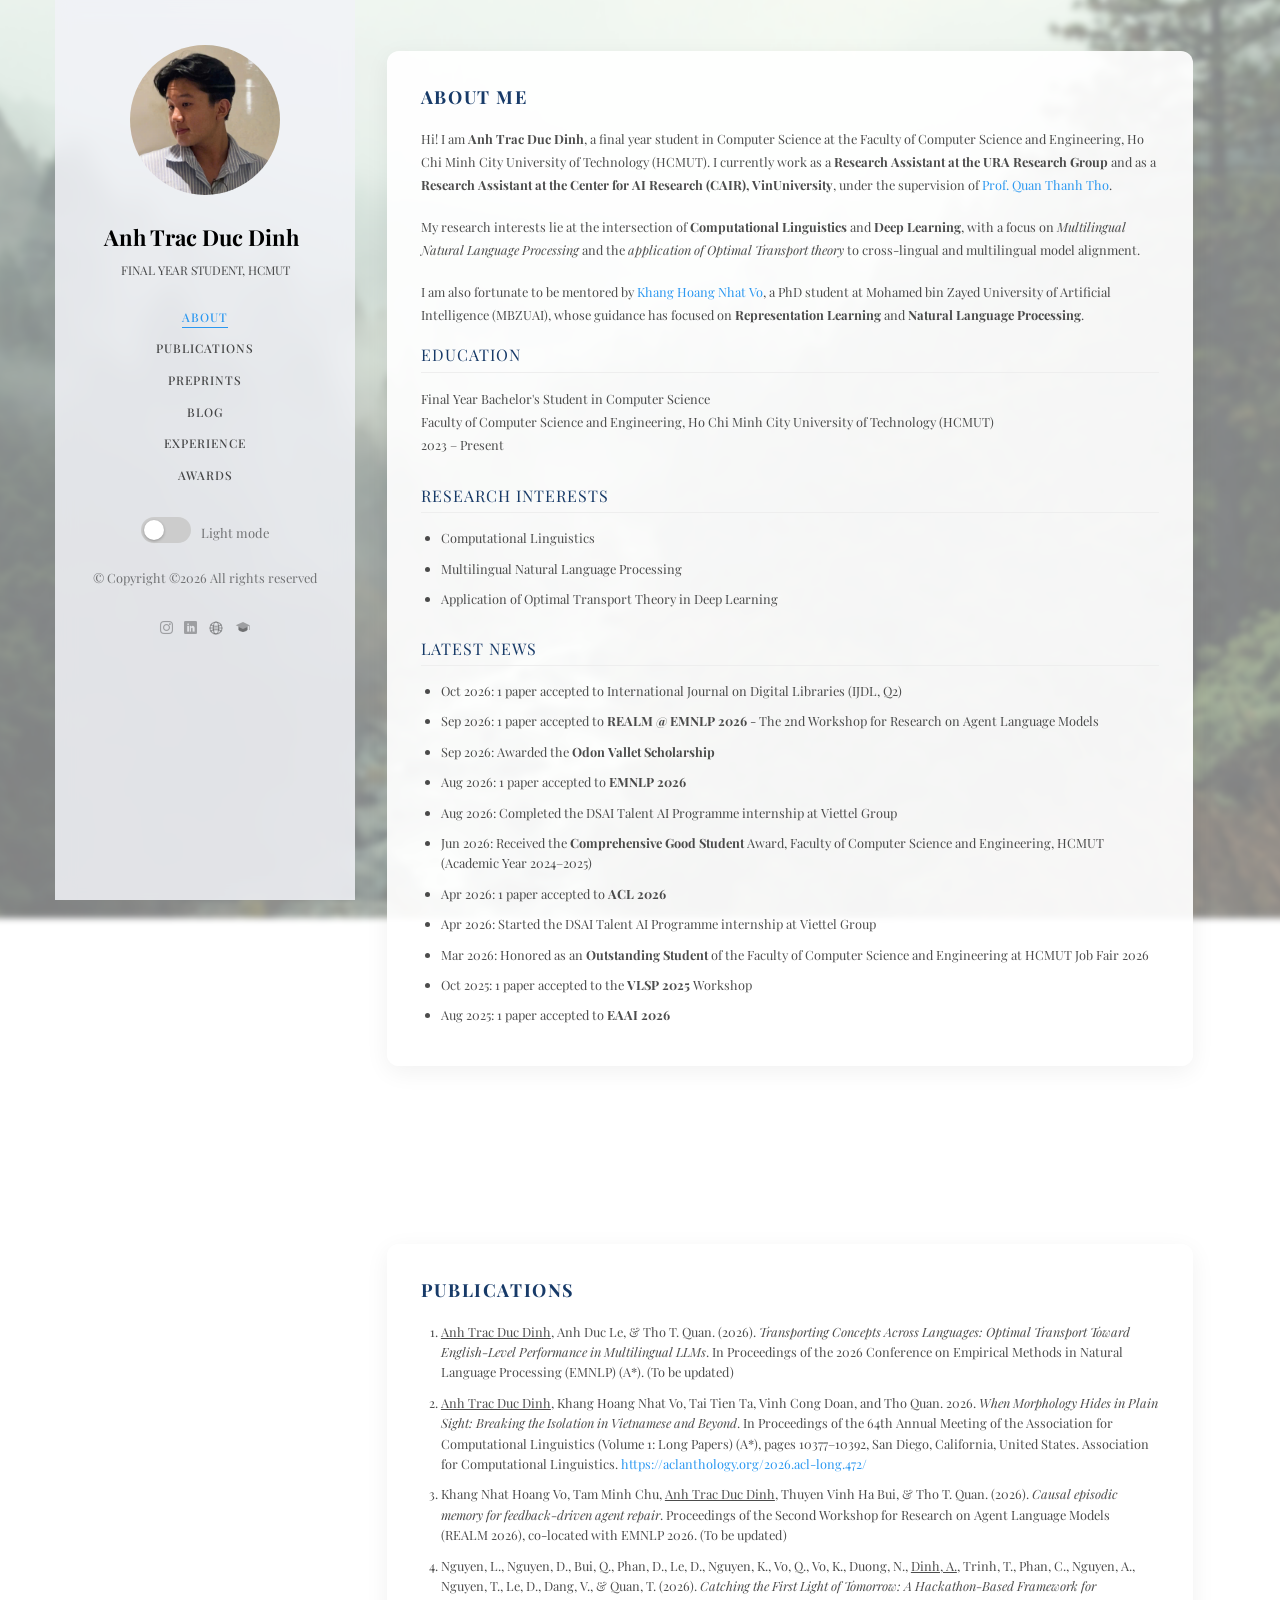
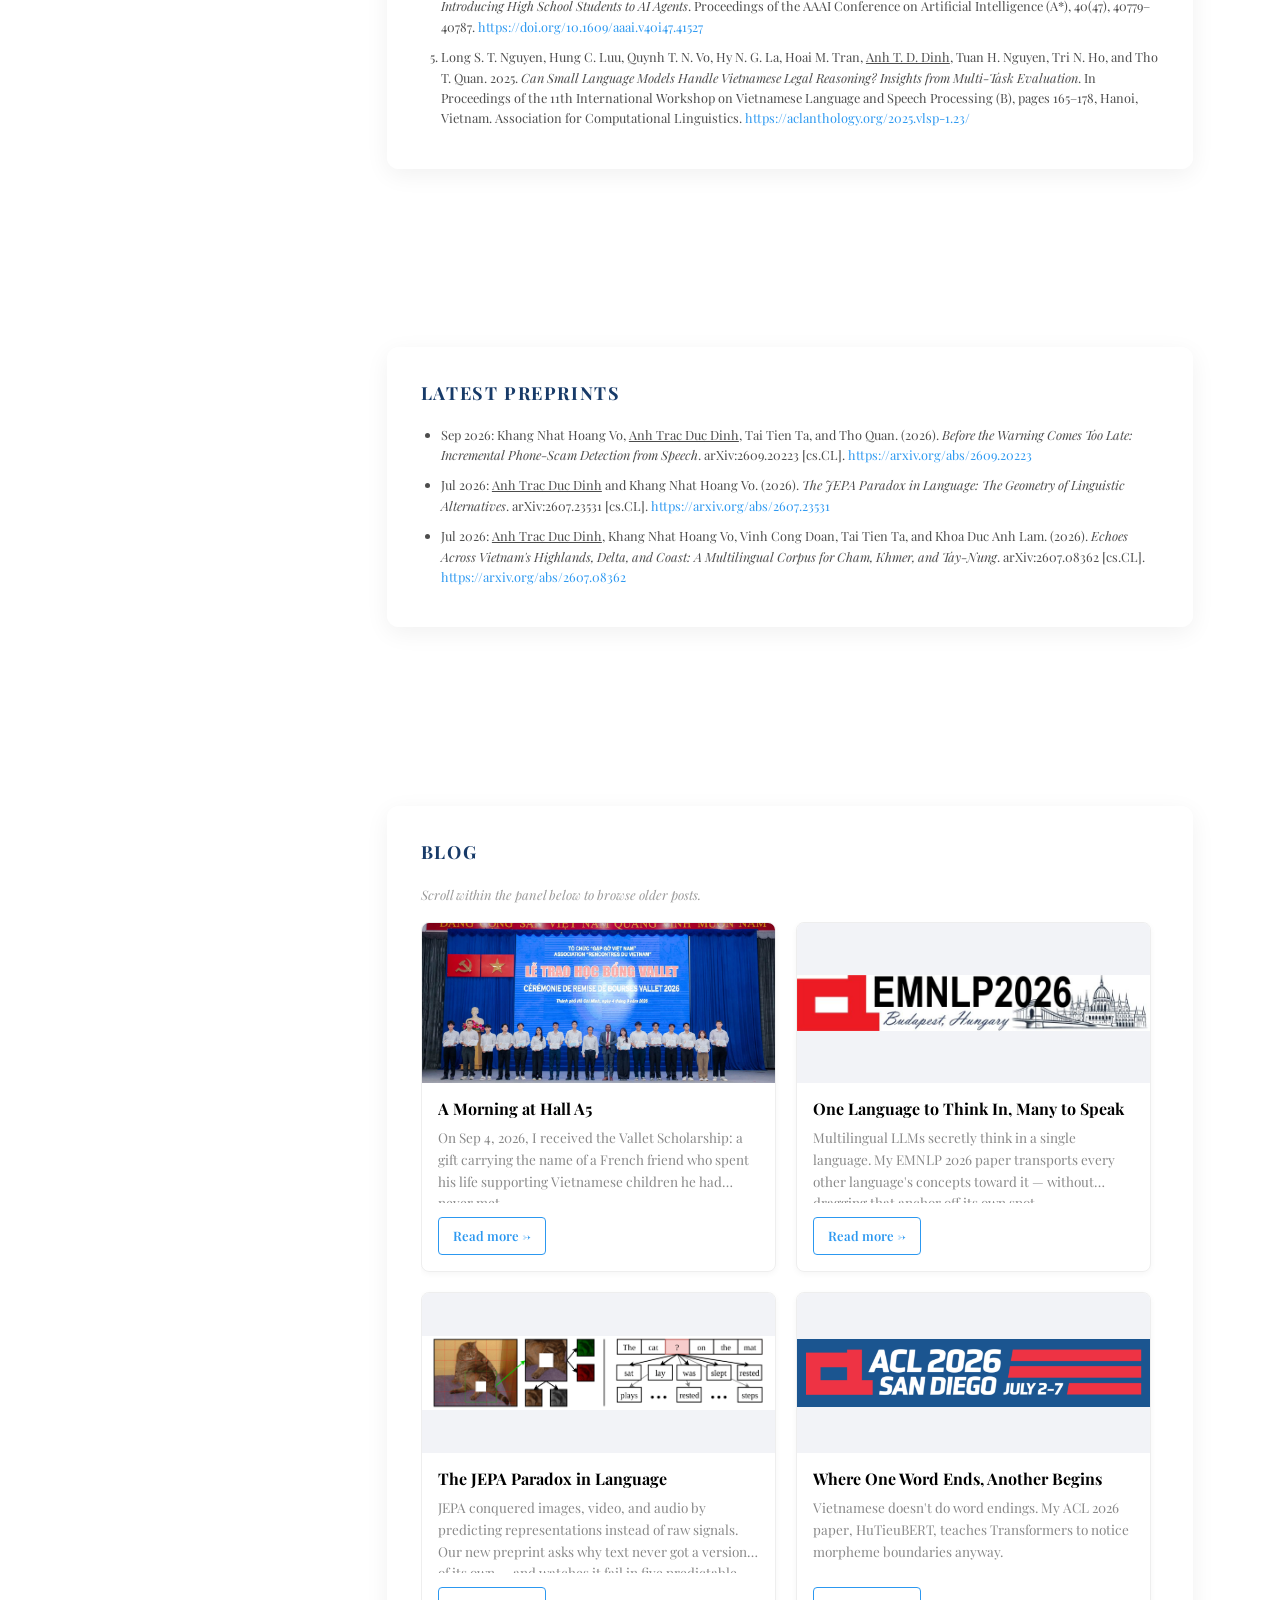
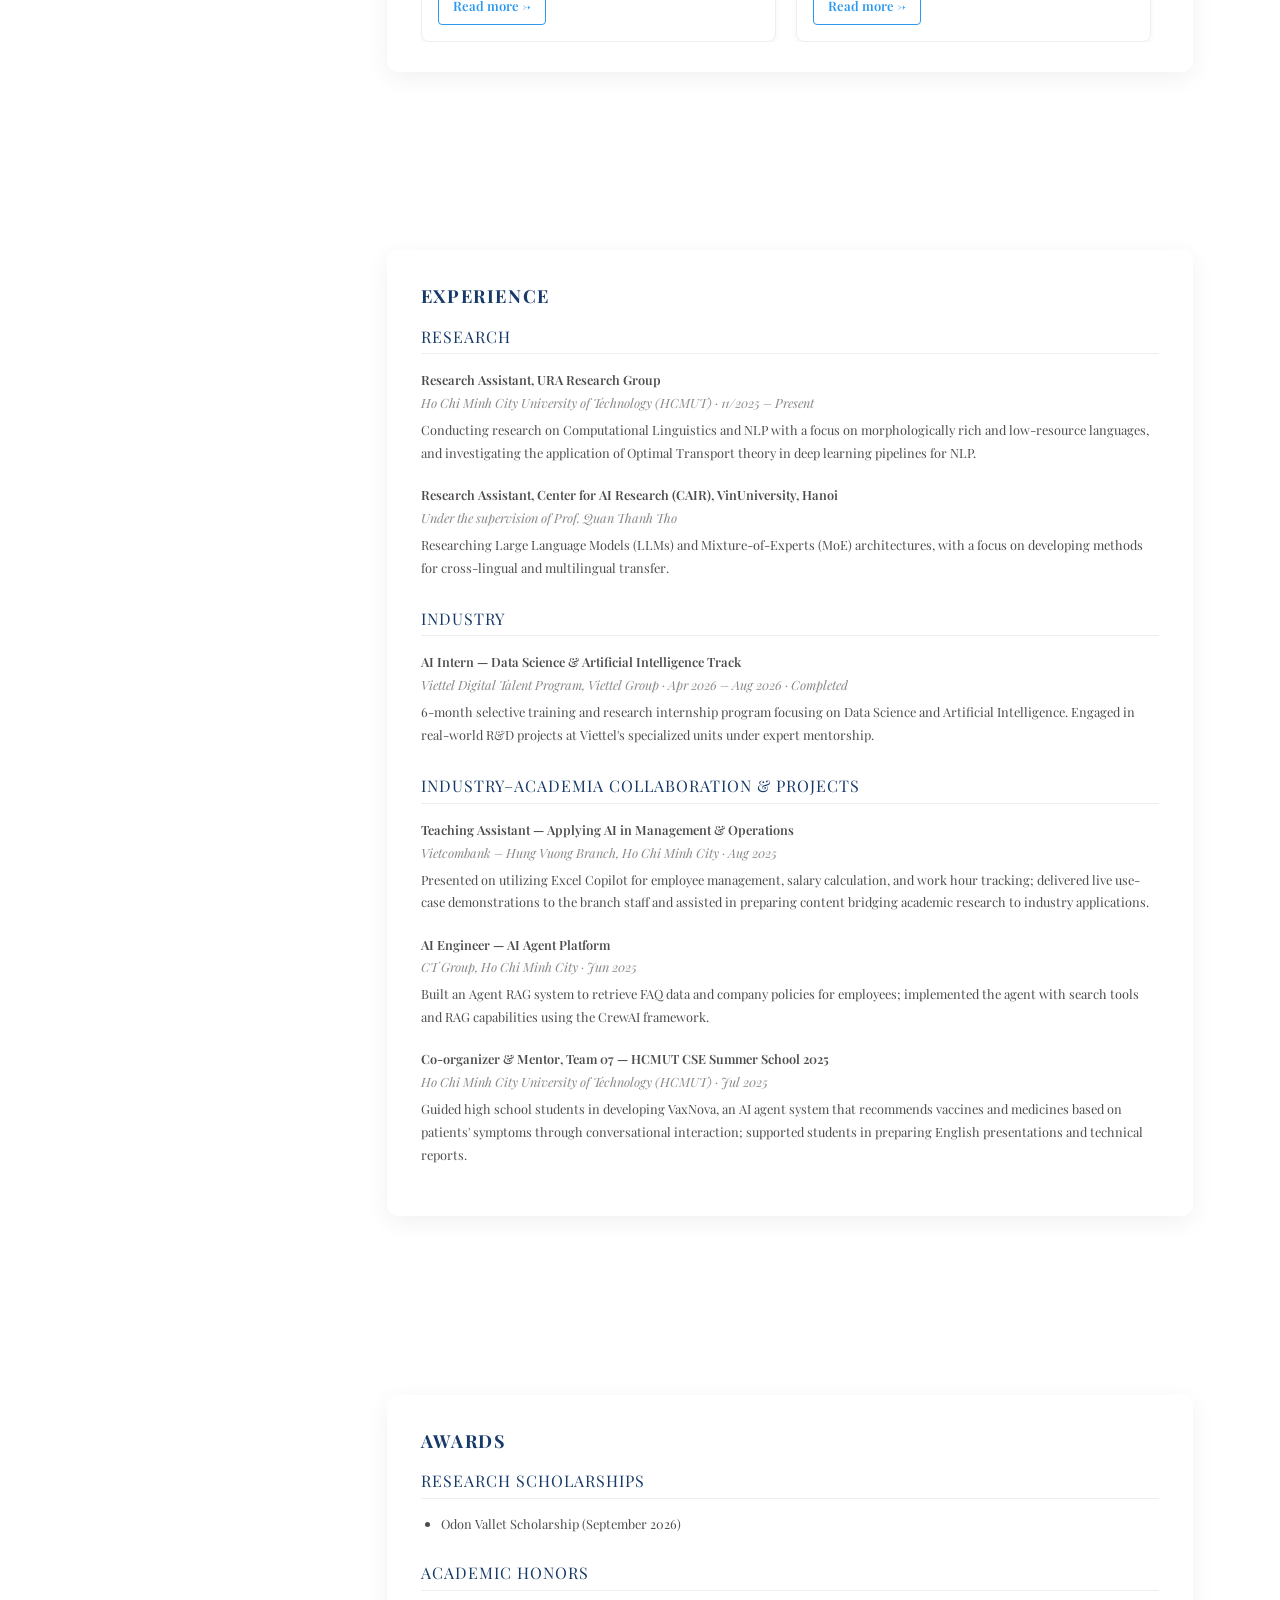
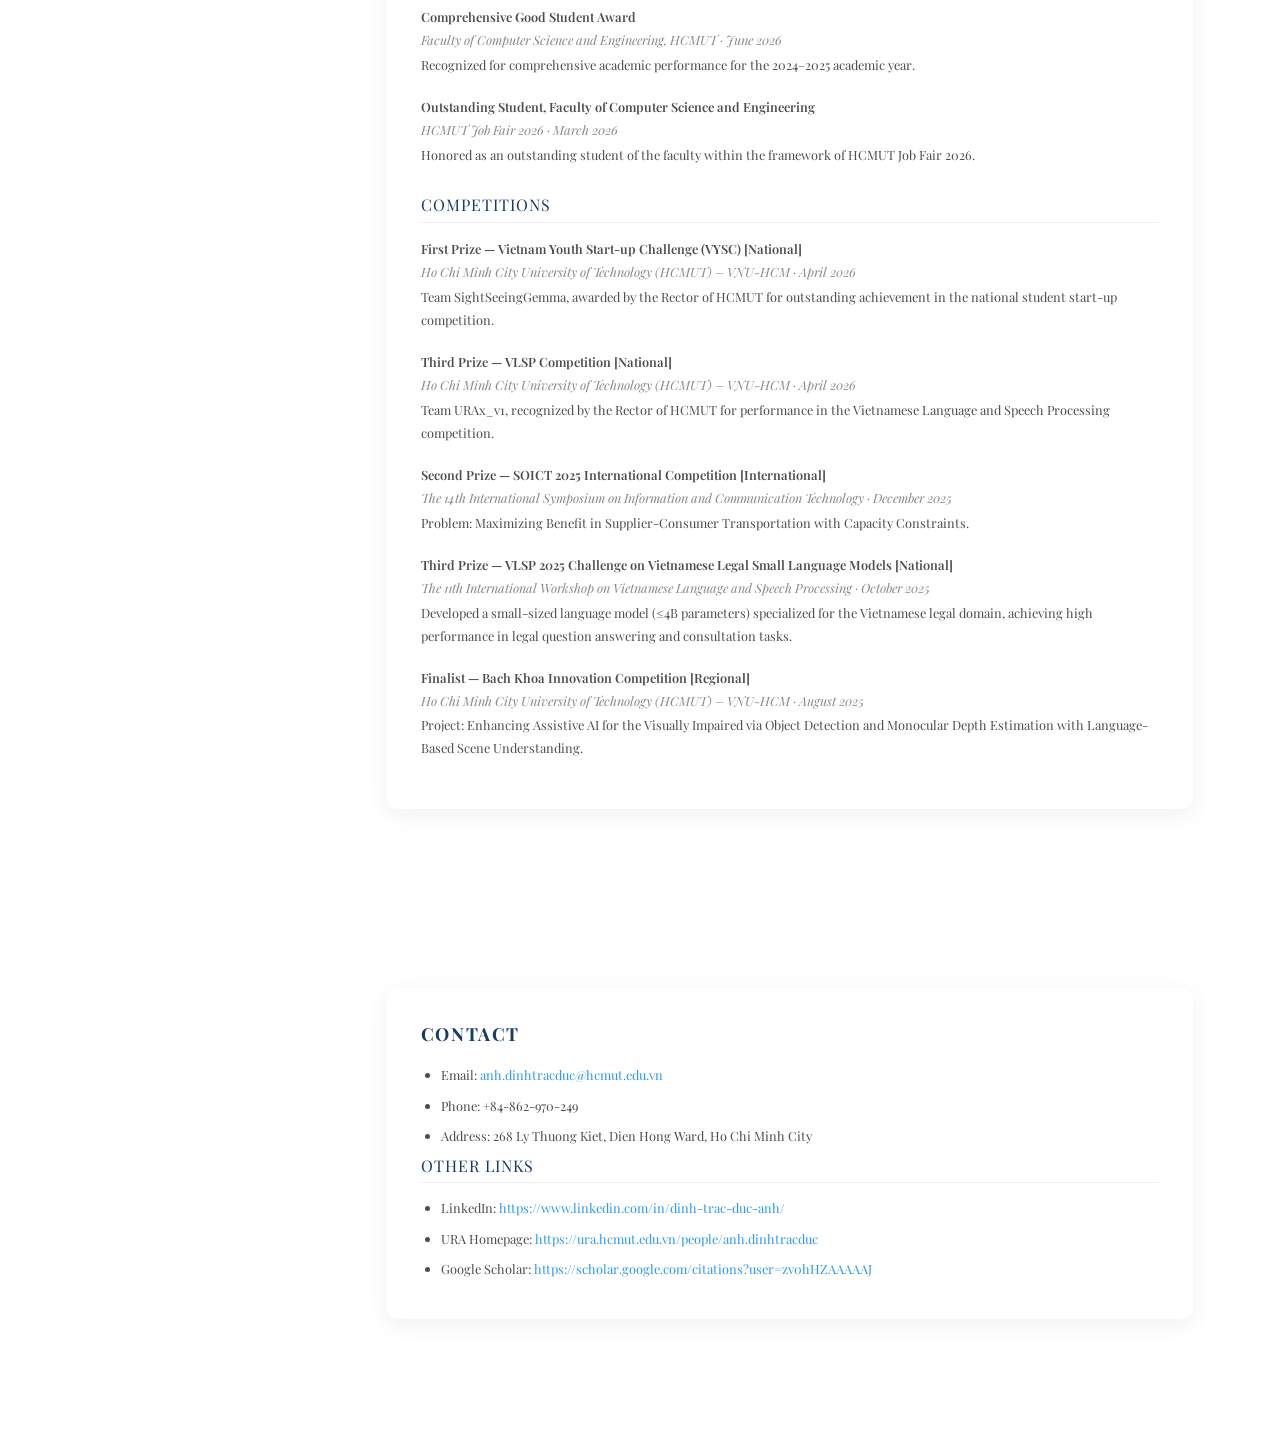
==== commit d2685c0e: "reimplement: midalign" ====
--- a/index.html
+++ b/index.html
@@ -430,7 +430,8 @@
 
 										<h2 class="section-title">Latest News</h2>
 										<ul class="plain-list">
-                      <li class="news-item">Sep 2026: 1 paper accepted to <b>REALM @ EMNLP 2026</b> - The 2nd Workshop for Research on Agent Language Models</b></li>
+											<li class="news-item">Oct 2026: 1 paper accepted to International Journal on Digital Libraries (IJDL, Q2) </li>
+                     						<li class="news-item">Sep 2026: 1 paper accepted to <b>REALM @ EMNLP 2026</b> - The 2nd Workshop for Research on Agent Language Models</b></li>
 											<li class="news-item">Sep 2026: Awarded the <b>Odon Vallet Scholarship</b></li>
 											<li class="news-item">Aug 2026: 1 paper accepted to <b>EMNLP 2026</b></li>
 											<li class="news-item">Aug 2026: Completed the DSAI Talent AI Programme internship at Viettel Group</li>
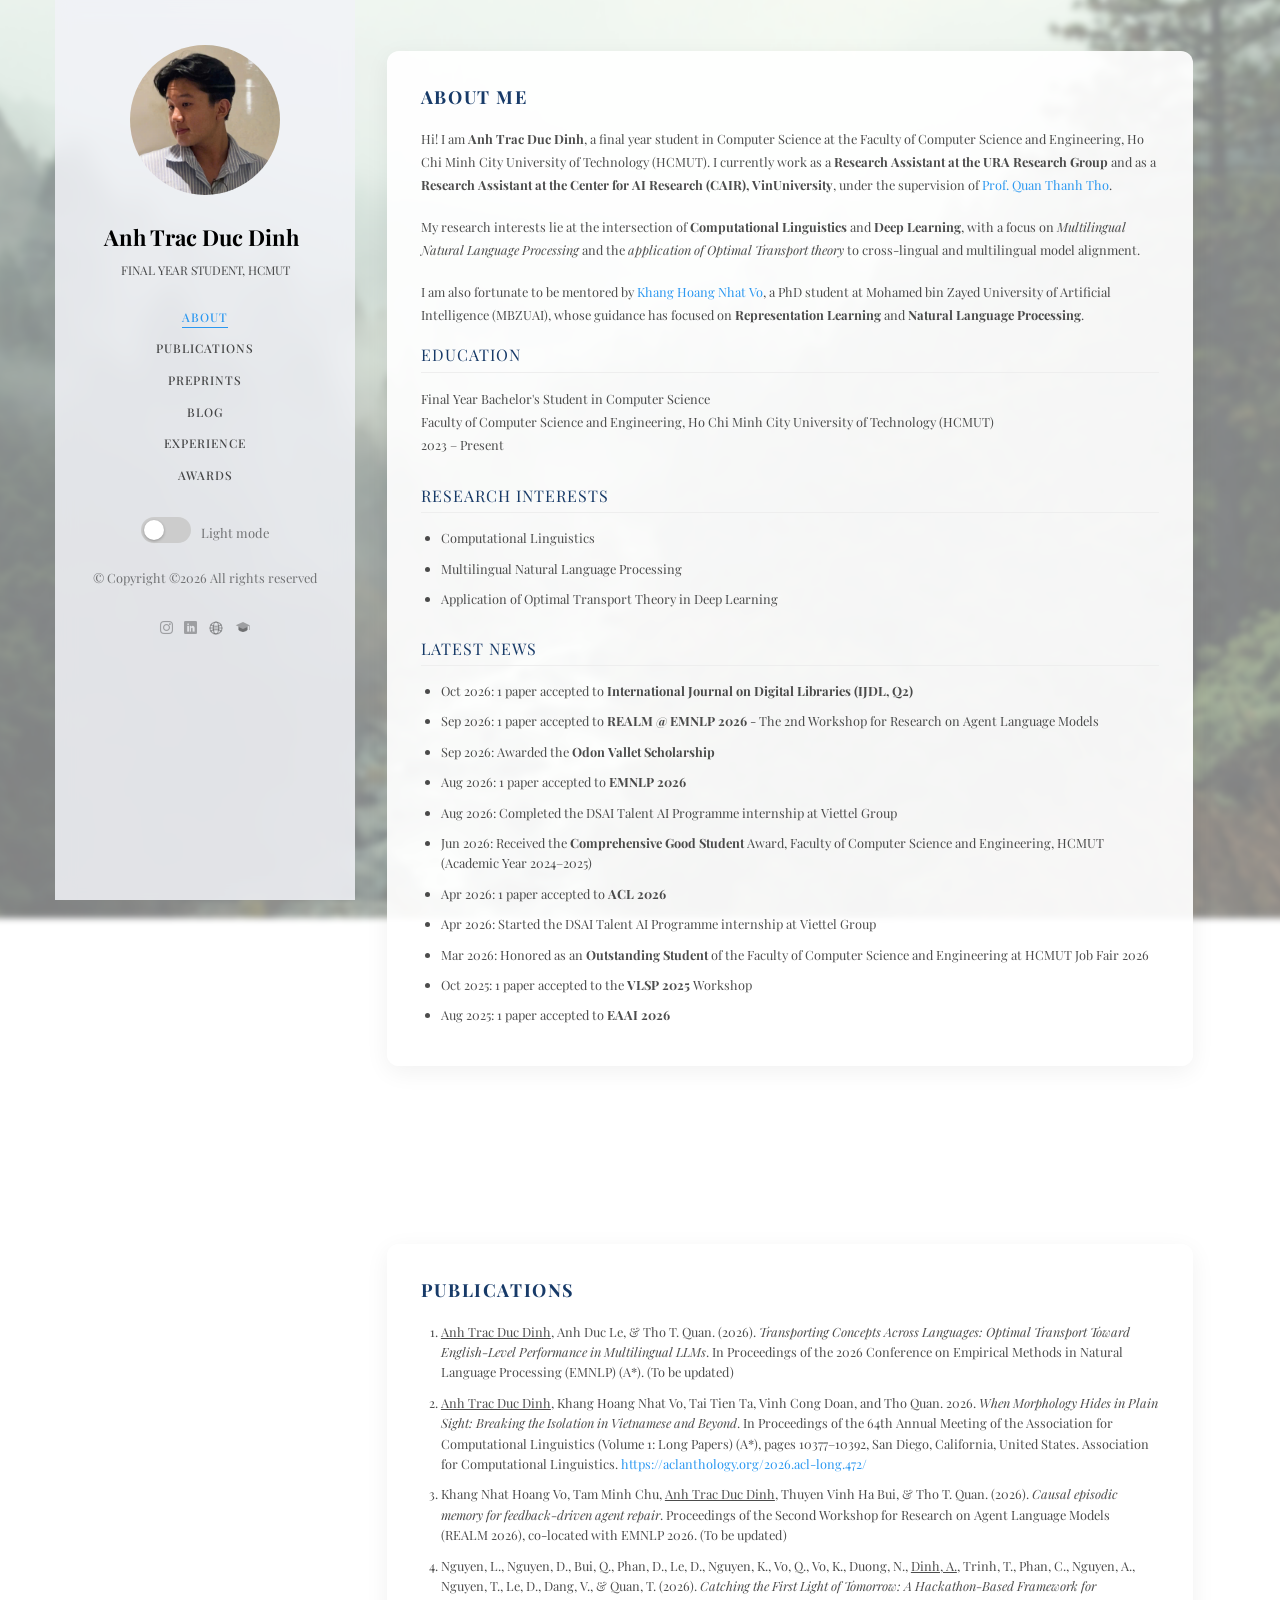
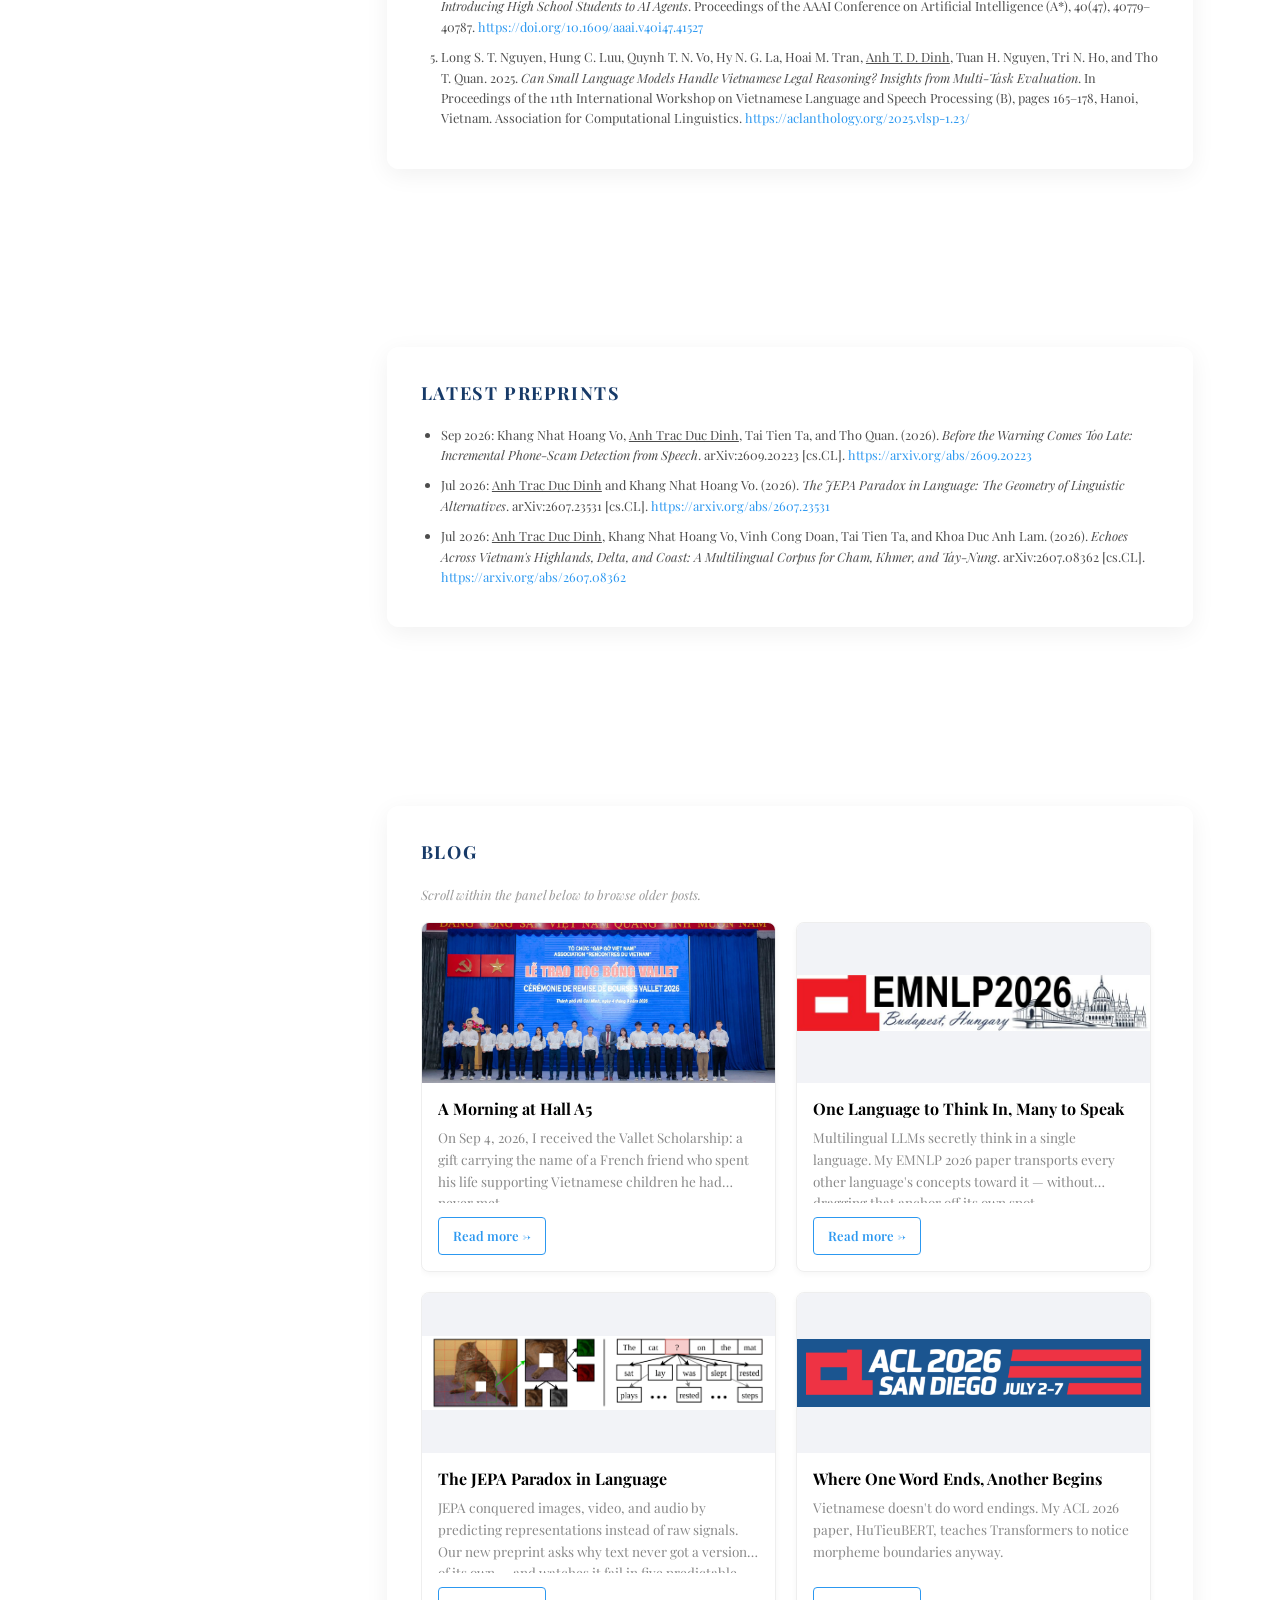
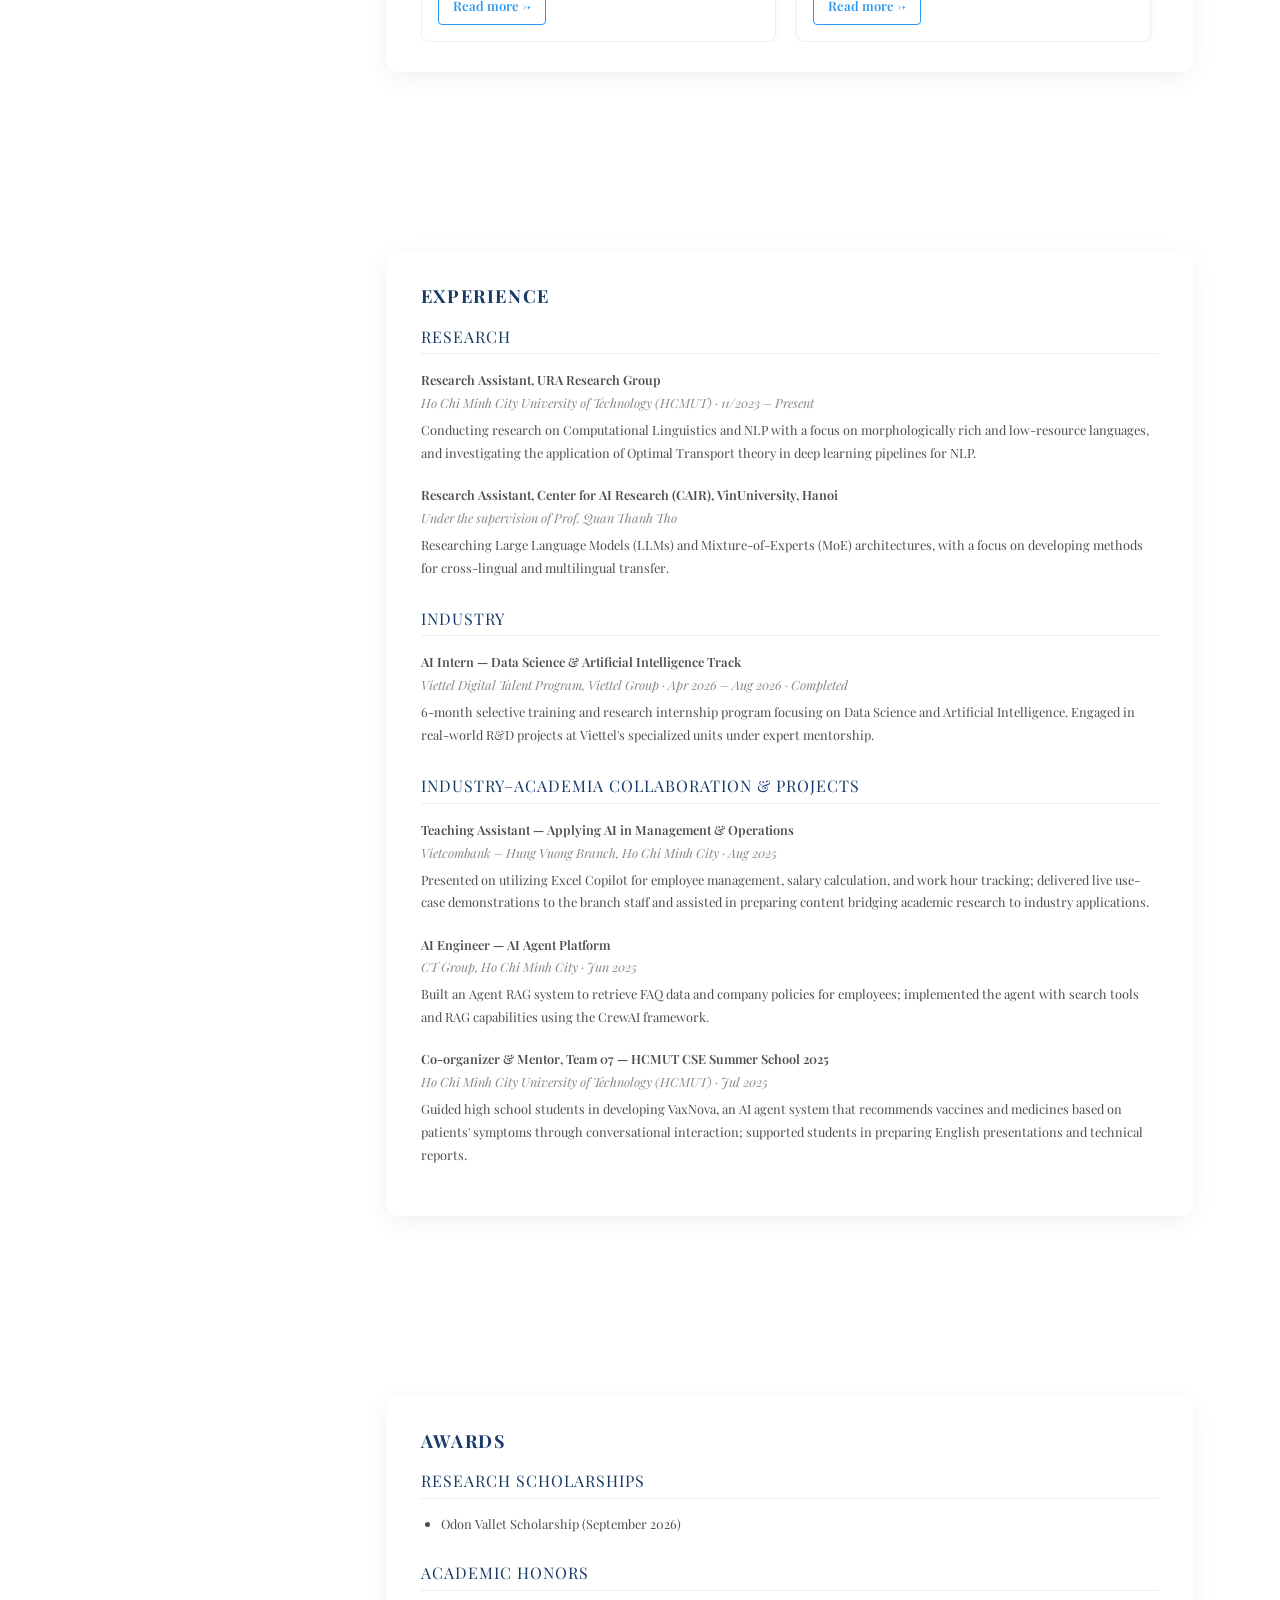
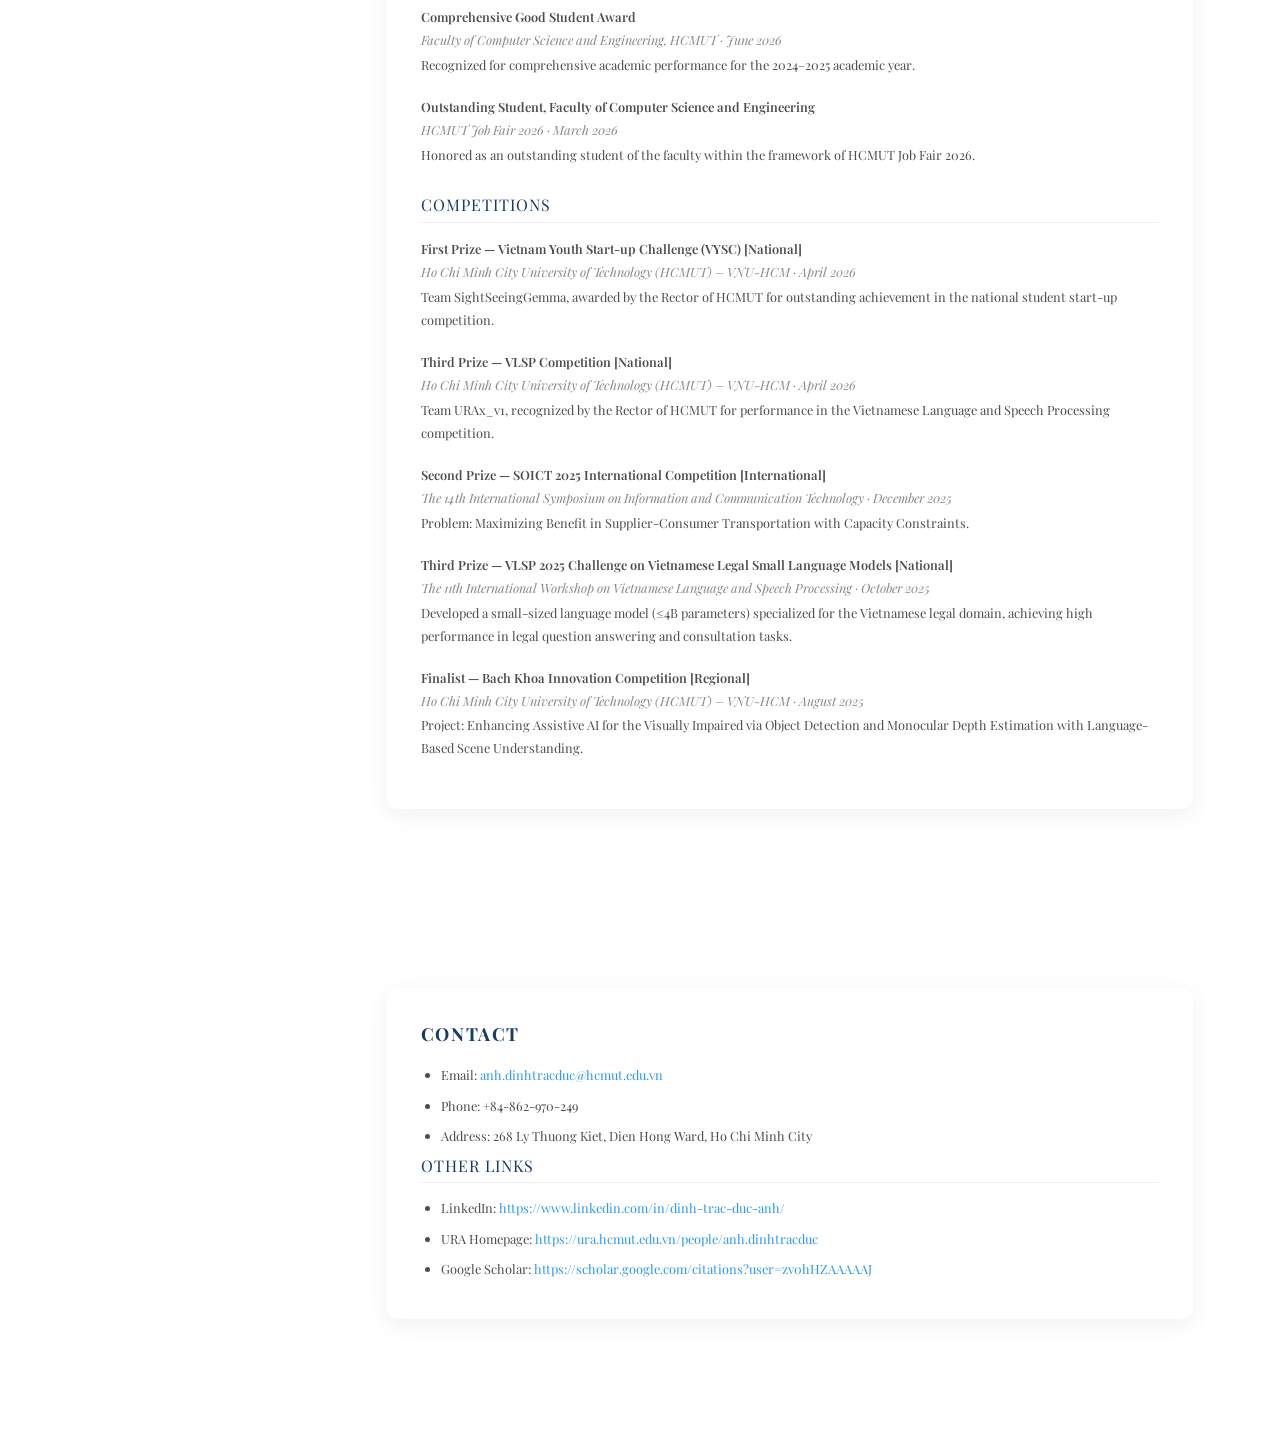
==== commit dc4b7c33: "fix" ====
--- a/index.html
+++ b/index.html
@@ -430,7 +430,7 @@
 
 										<h2 class="section-title">Latest News</h2>
 										<ul class="plain-list">
-											<li class="news-item">Oct 2026: 1 paper accepted to International Journal on Digital Libraries (IJDL, Q2) </li>
+											<li class="news-item">Oct 2026: 1 paper accepted to <b>International Journal on Digital Libraries (IJDL, Q2)</b></li>
                      						<li class="news-item">Sep 2026: 1 paper accepted to <b>REALM @ EMNLP 2026</b> - The 2nd Workshop for Research on Agent Language Models</b></li>
 											<li class="news-item">Sep 2026: Awarded the <b>Odon Vallet Scholarship</b></li>
 											<li class="news-item">Aug 2026: 1 paper accepted to <b>EMNLP 2026</b></li>
@@ -556,7 +556,7 @@
 										<h2 class="section-title">Research</h2>
 										<div class="exp-block">
 											<span class="exp-role">Research Assistant, URA Research Group</span>
-											<span class="exp-meta">Ho Chi Minh City University of Technology (HCMUT) &middot; 11/2025 &ndash; Present</span>
+											<span class="exp-meta">Ho Chi Minh City University of Technology (HCMUT) &middot; 11/2023 &ndash; Present</span>
 											<p>Conducting research on Computational Linguistics and NLP with a focus on morphologically rich and low-resource languages, and investigating the application of Optimal Transport theory in deep learning pipelines for NLP.</p>
 										</div>
 										<div class="exp-block">
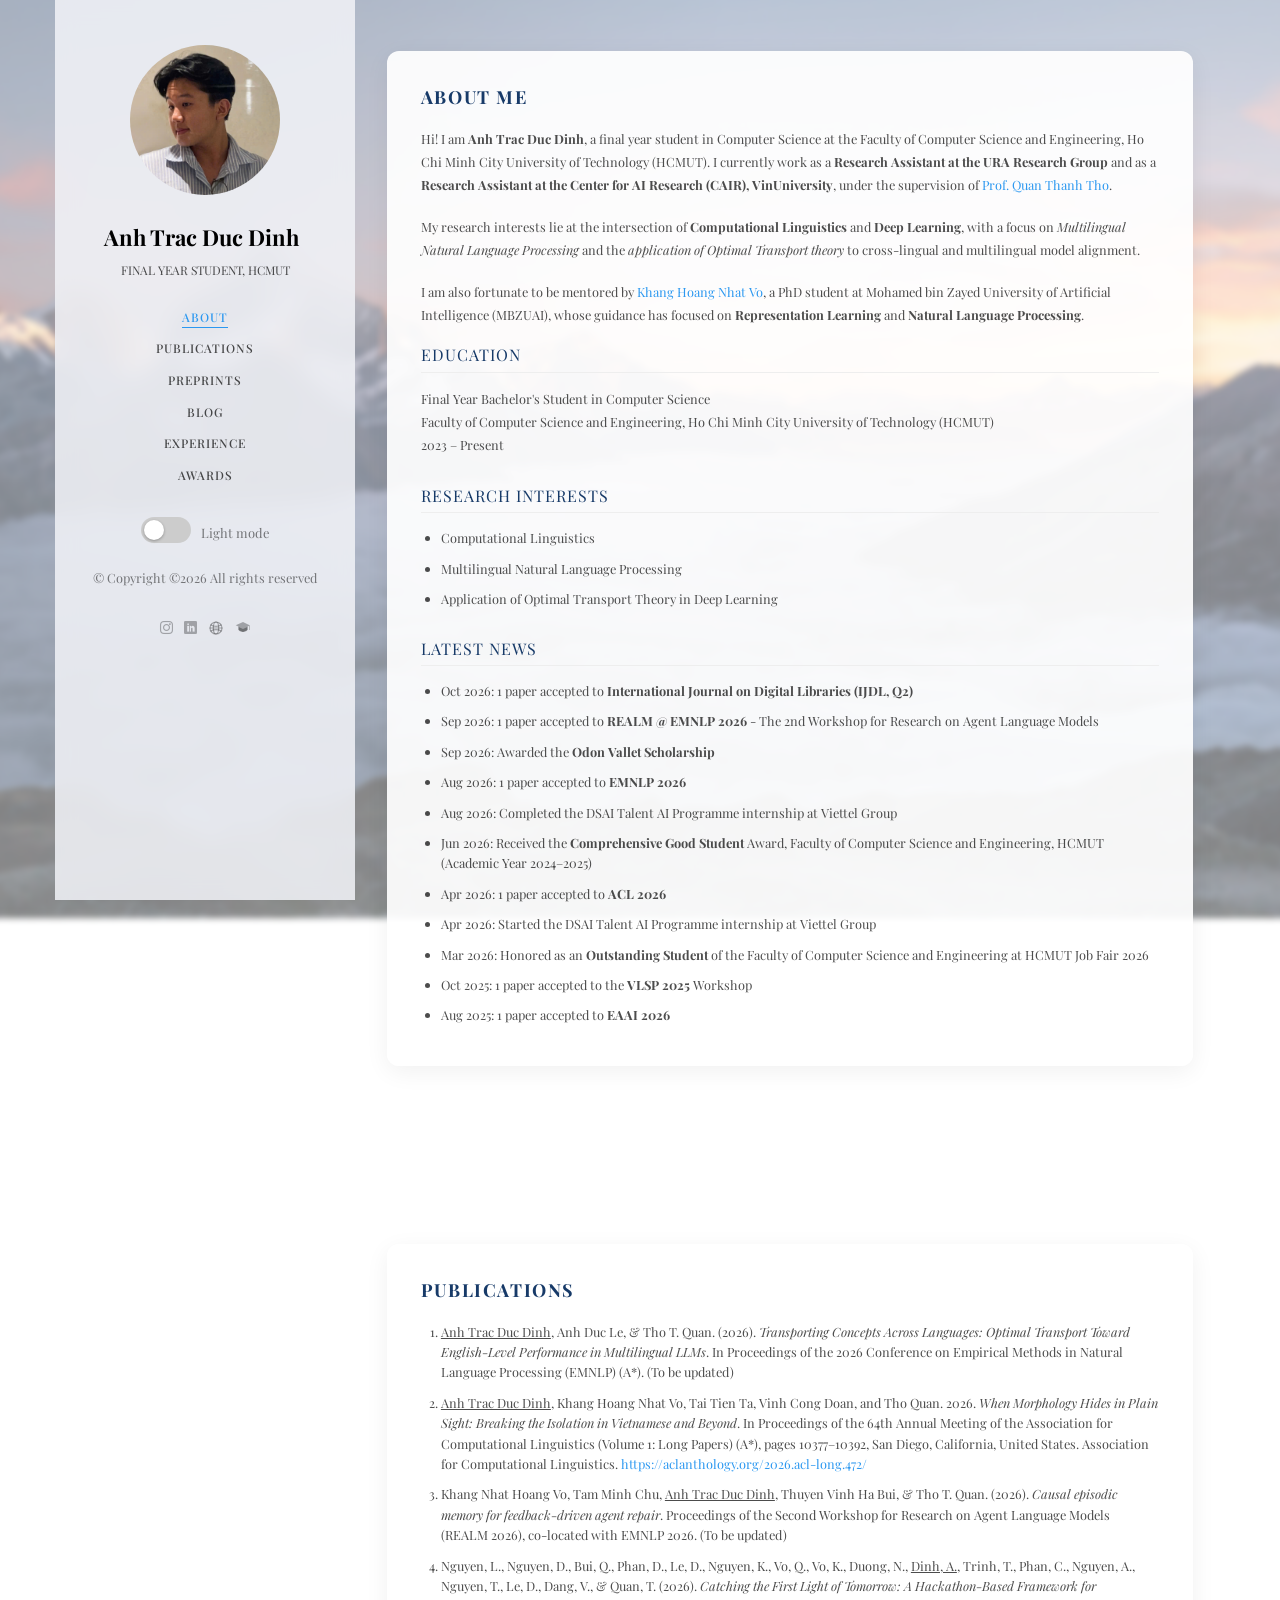
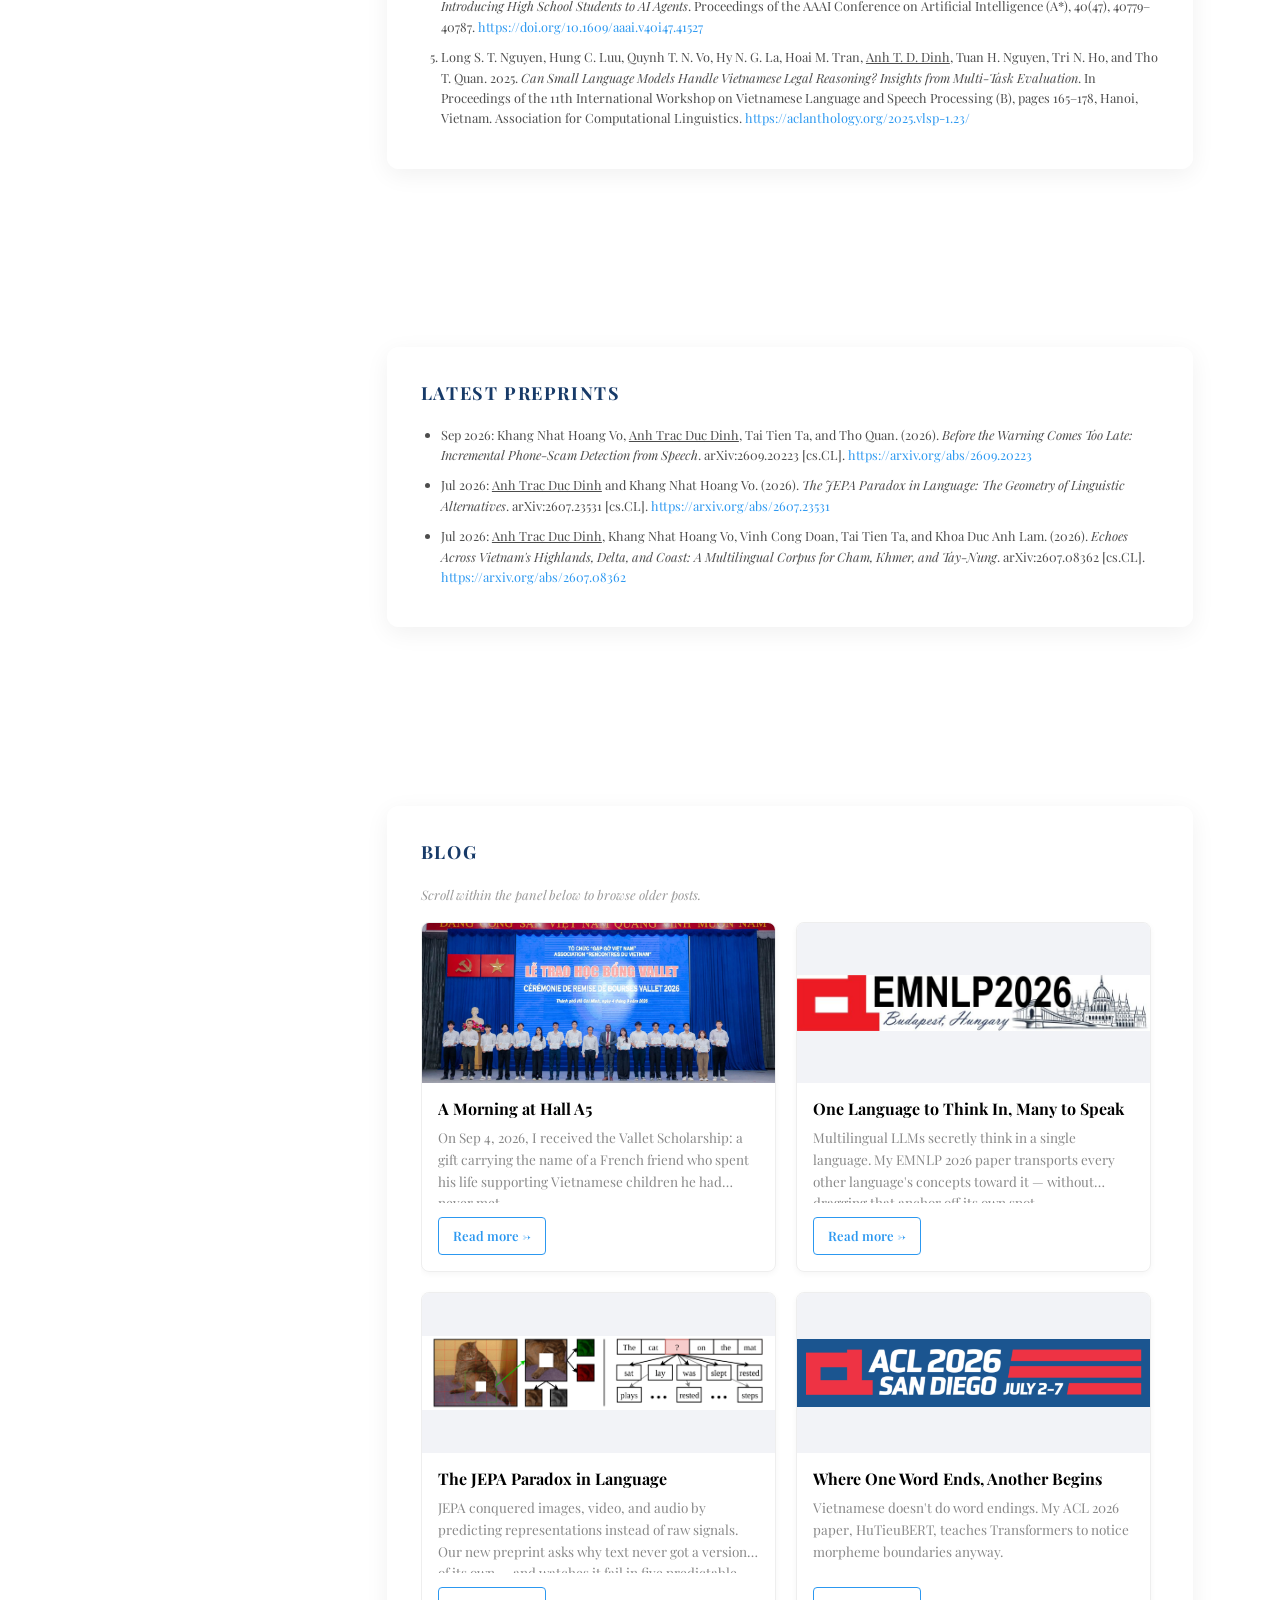
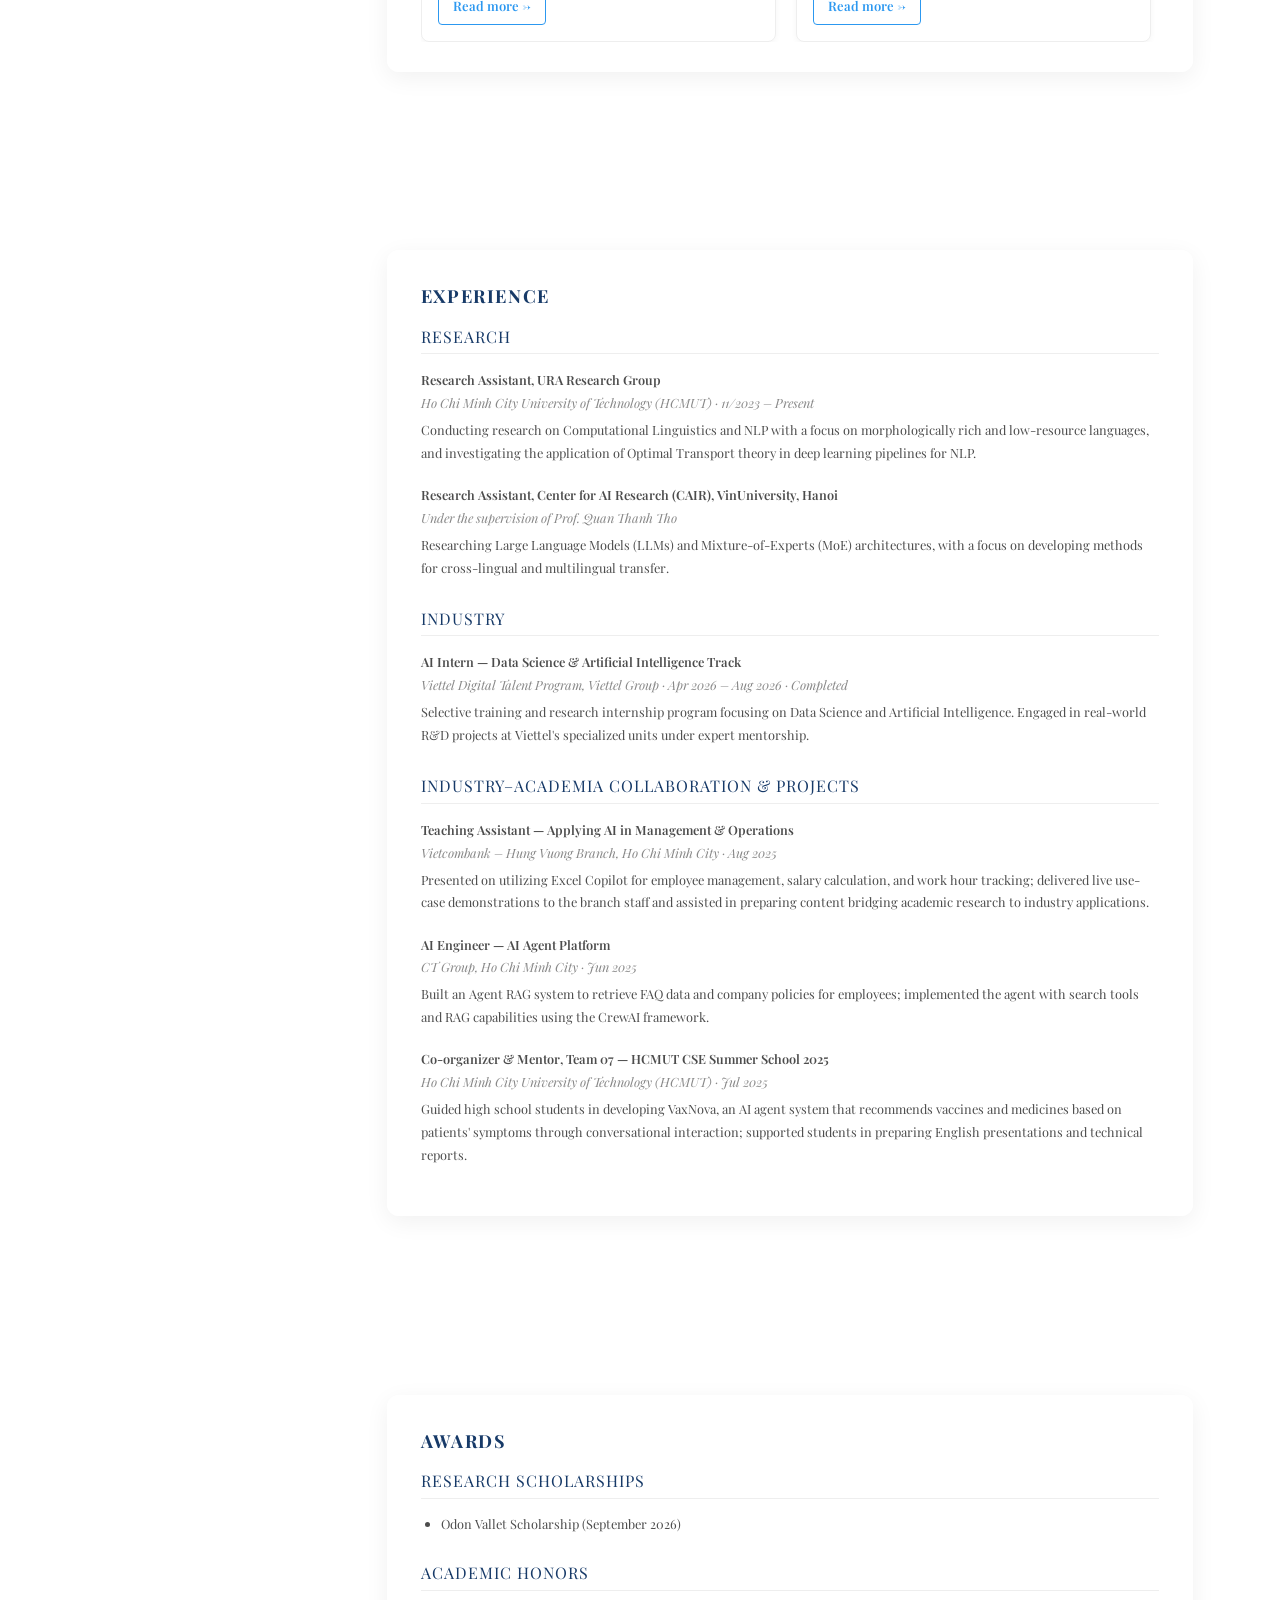
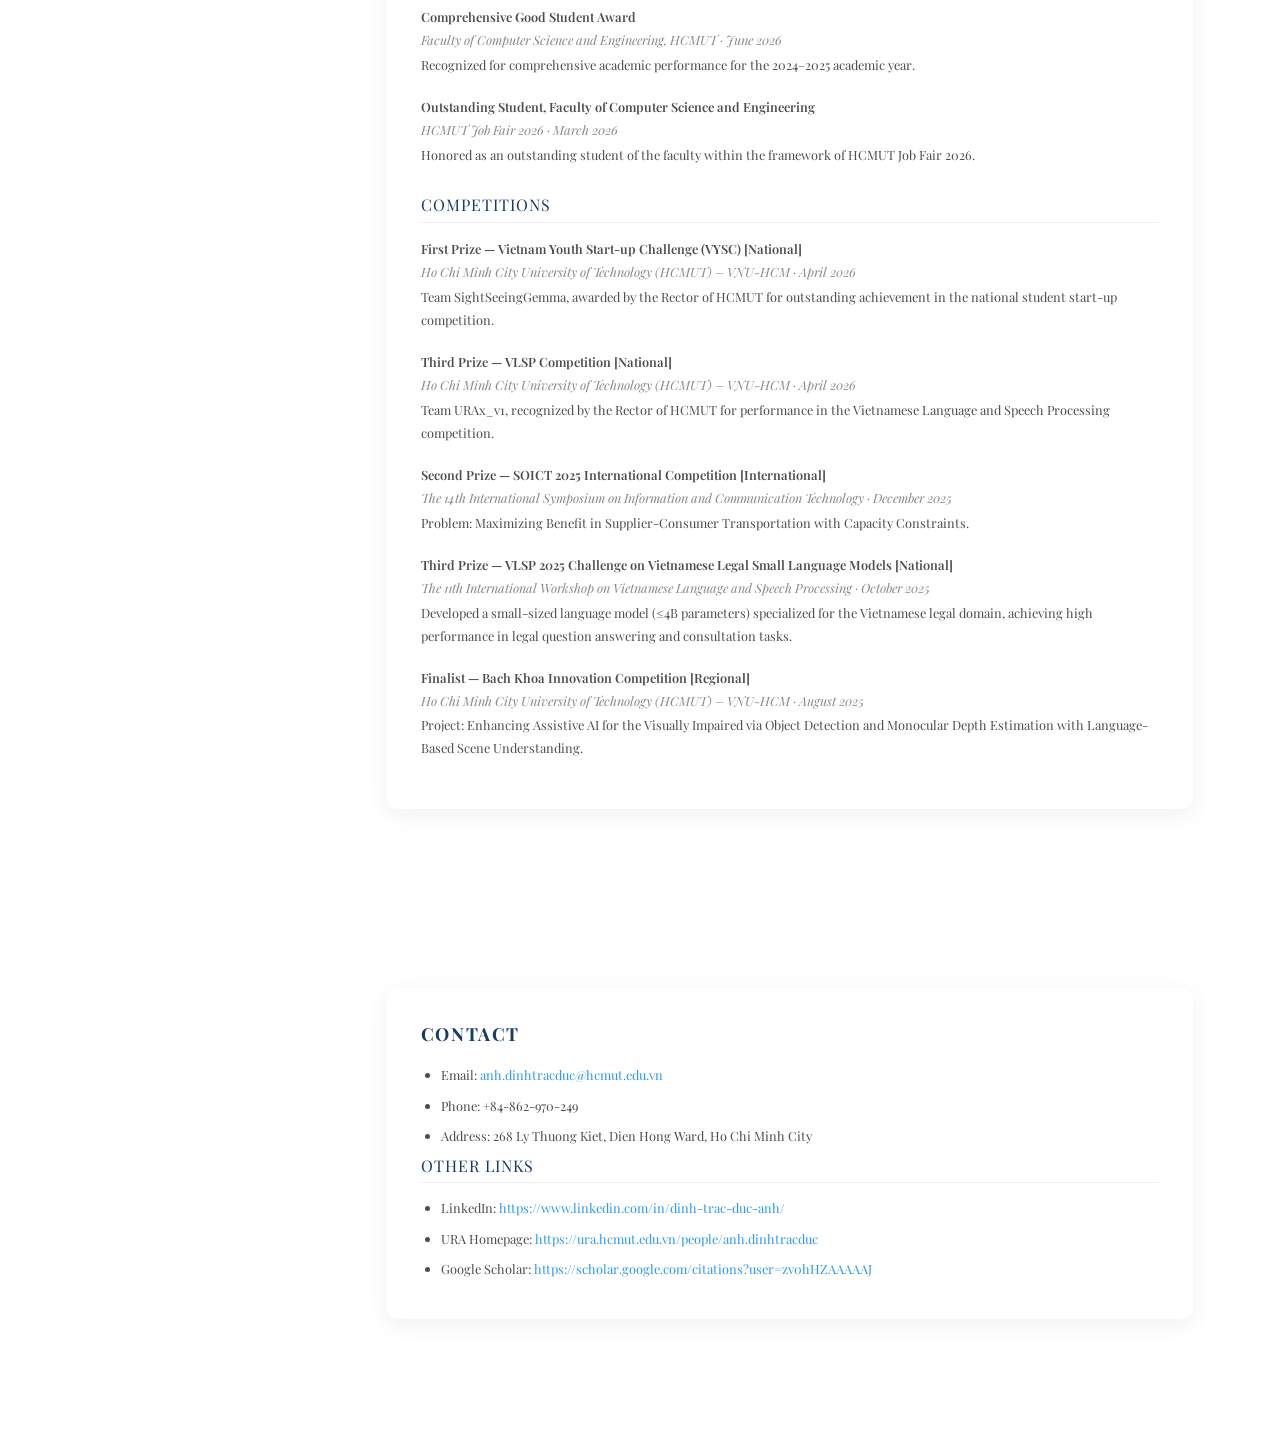
==== commit 7552d96d: "fix" ====
--- a/index.html
+++ b/index.html
@@ -569,7 +569,7 @@
 										<div class="exp-block">
 											<span class="exp-role">AI Intern — Data Science &amp; Artificial Intelligence Track</span>
 											<span class="exp-meta">Viettel Digital Talent Program, Viettel Group &middot; Apr 2026 &ndash; Aug 2026 &middot; Completed</span>
-											<p>6-month selective training and research internship program focusing on Data Science and Artificial Intelligence. Engaged in real-world R&amp;D projects at Viettel's specialized units under expert mentorship.</p>
+											<p>Selective training and research internship program focusing on Data Science and Artificial Intelligence. Engaged in real-world R&amp;D projects at Viettel's specialized units under expert mentorship.</p>
 										</div>
 
 										<h2 class="section-title">Industry–Academia Collaboration &amp; Projects</h2>
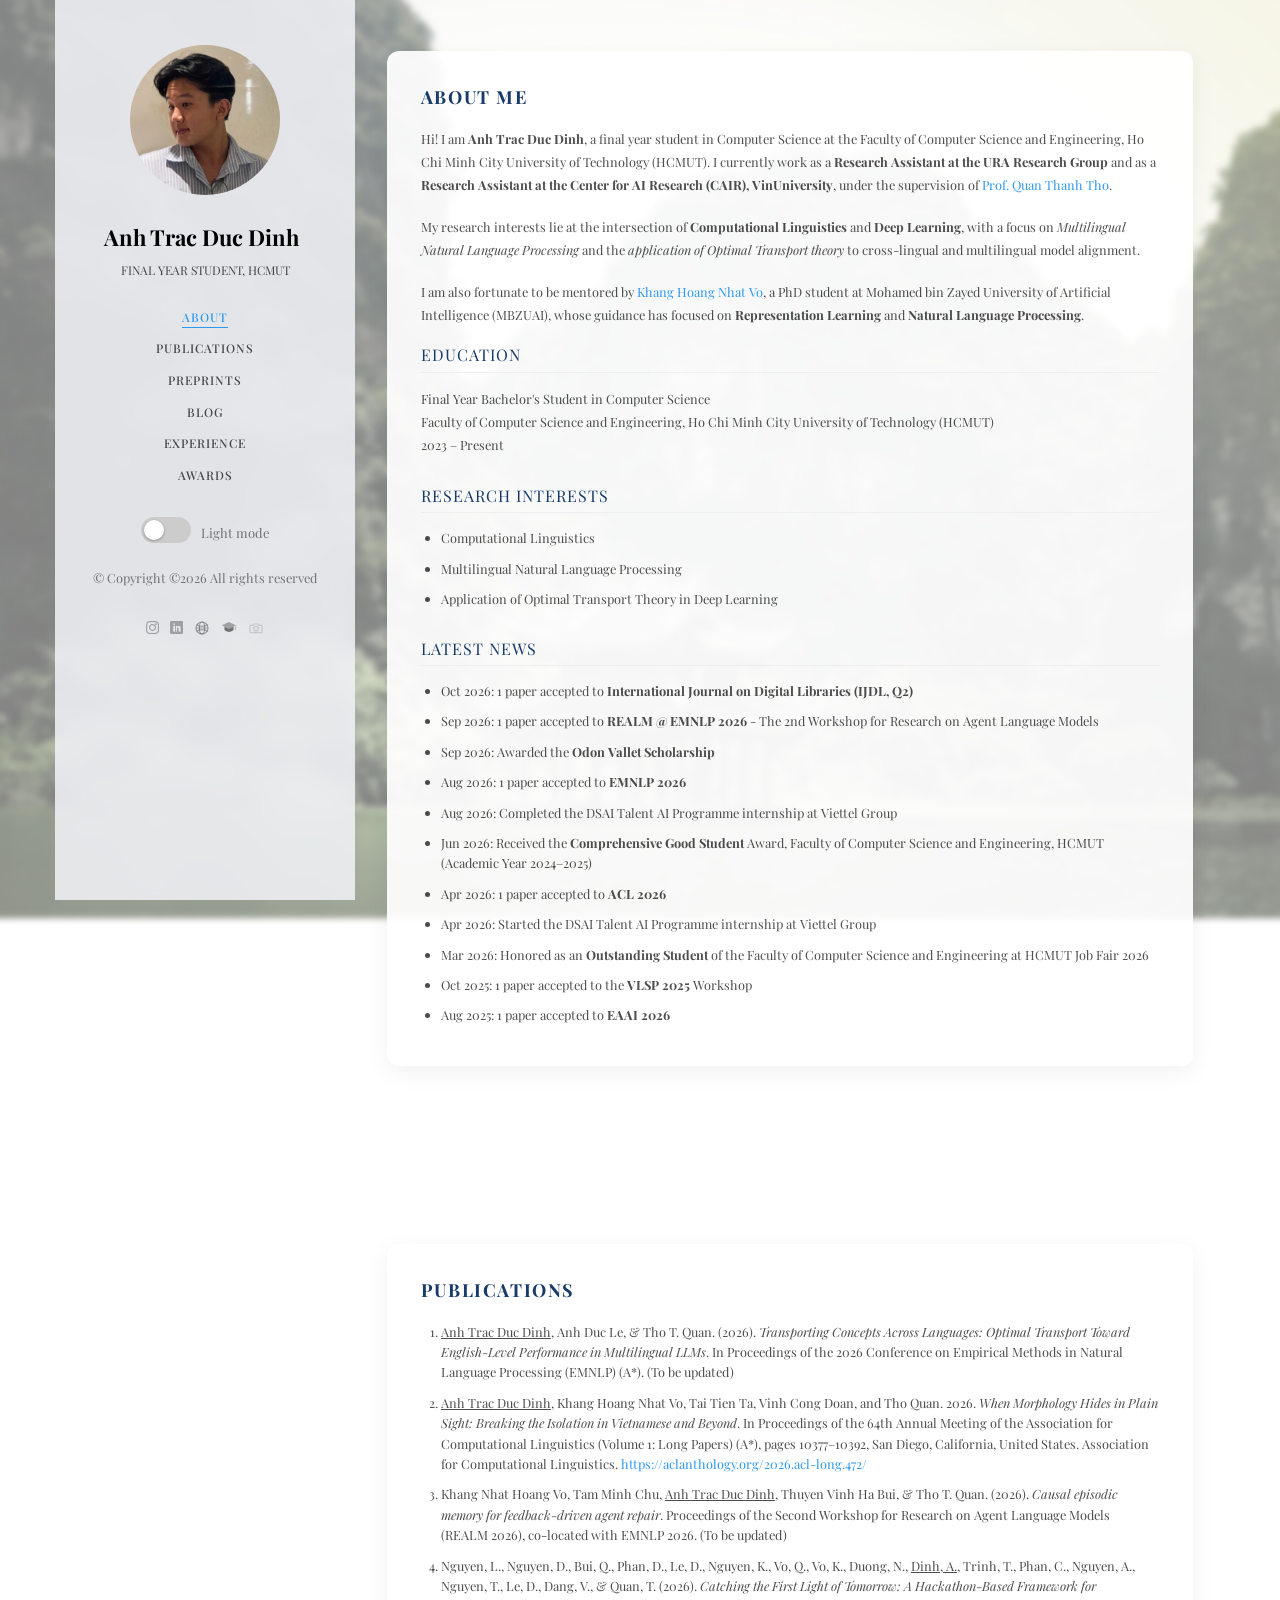
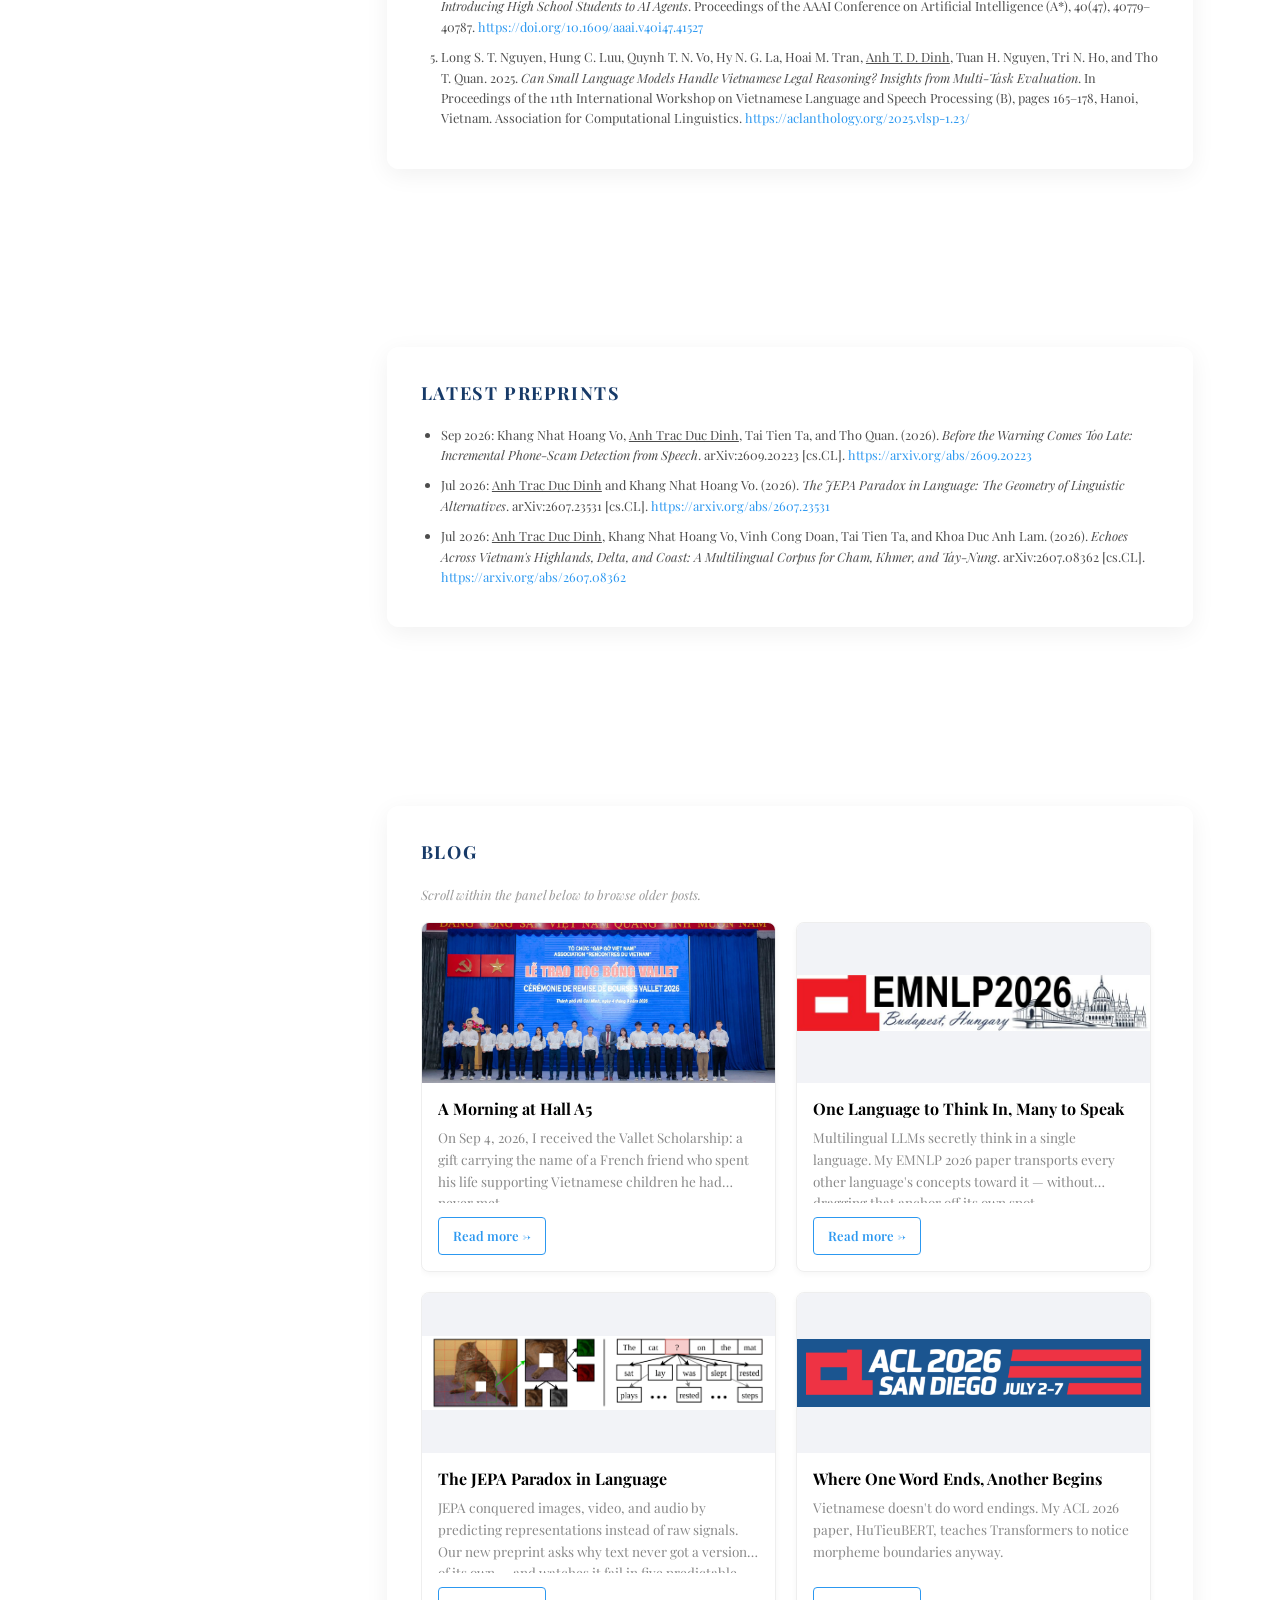
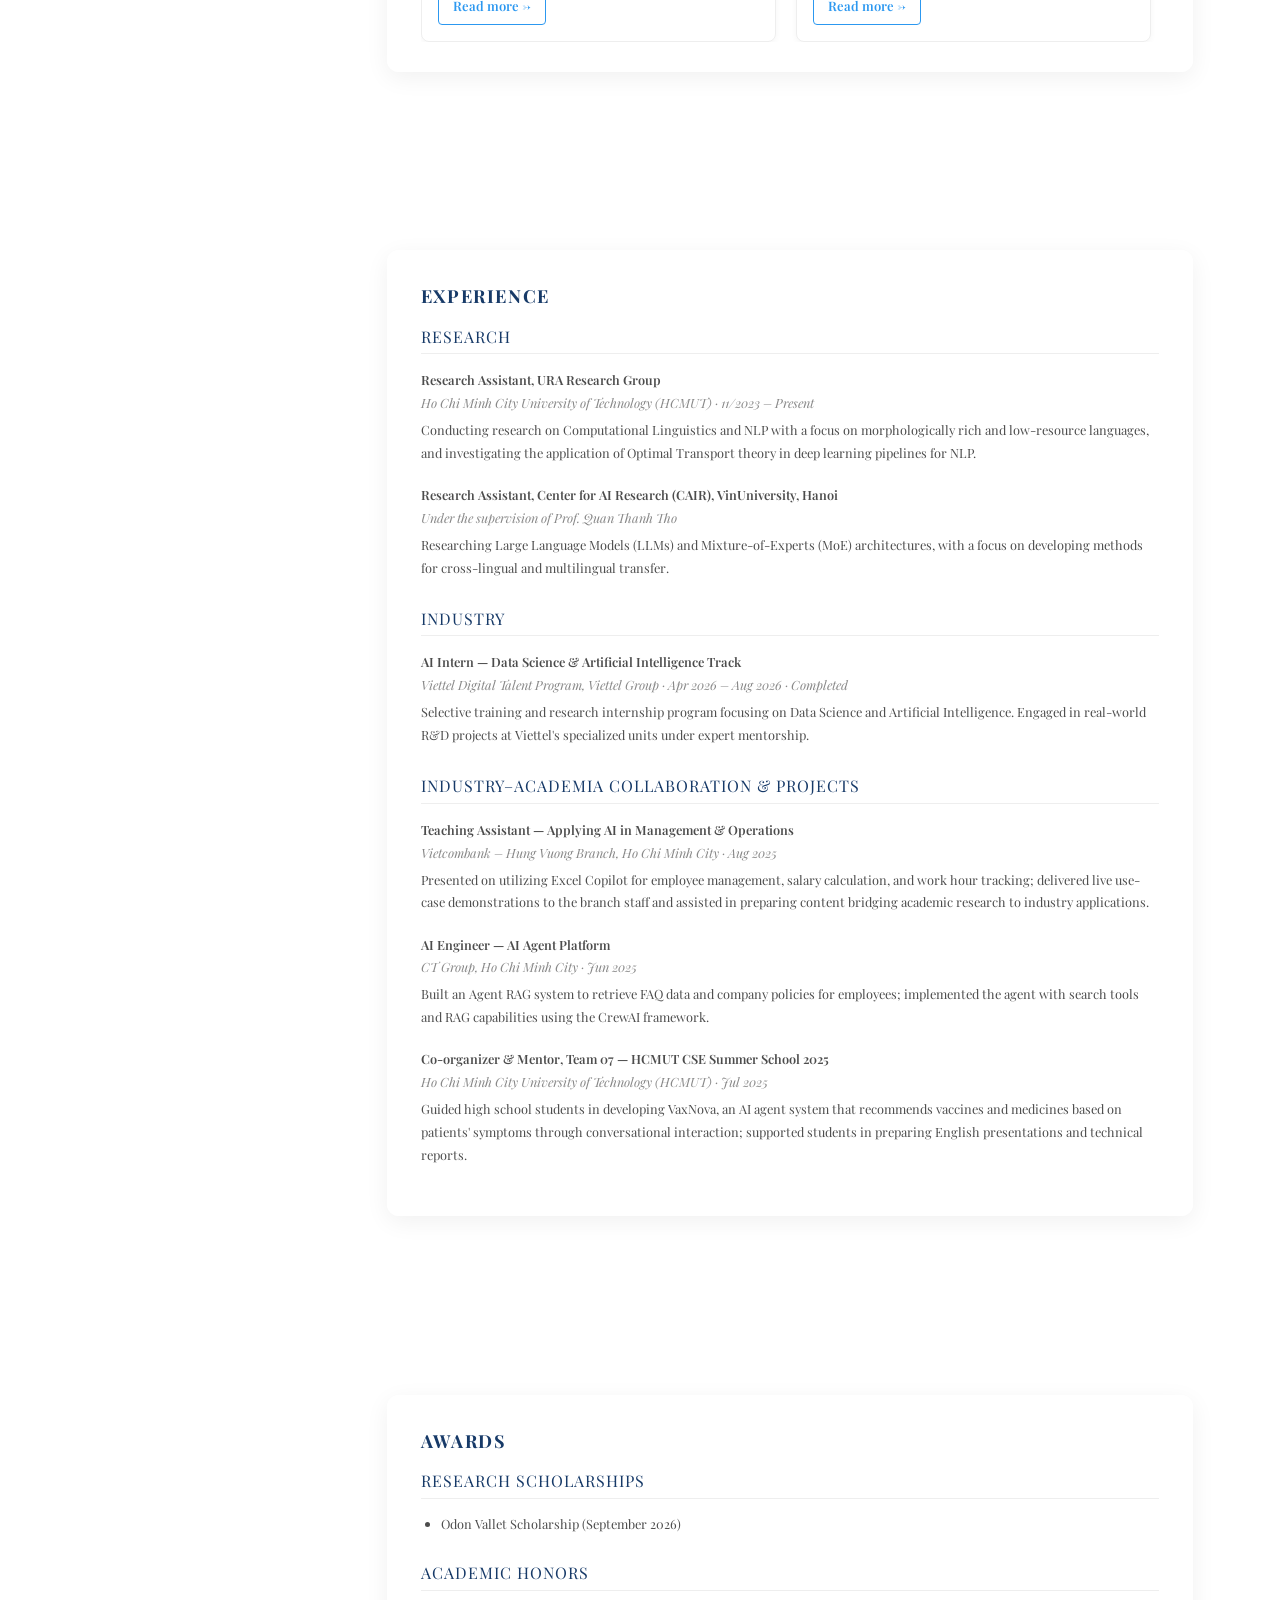
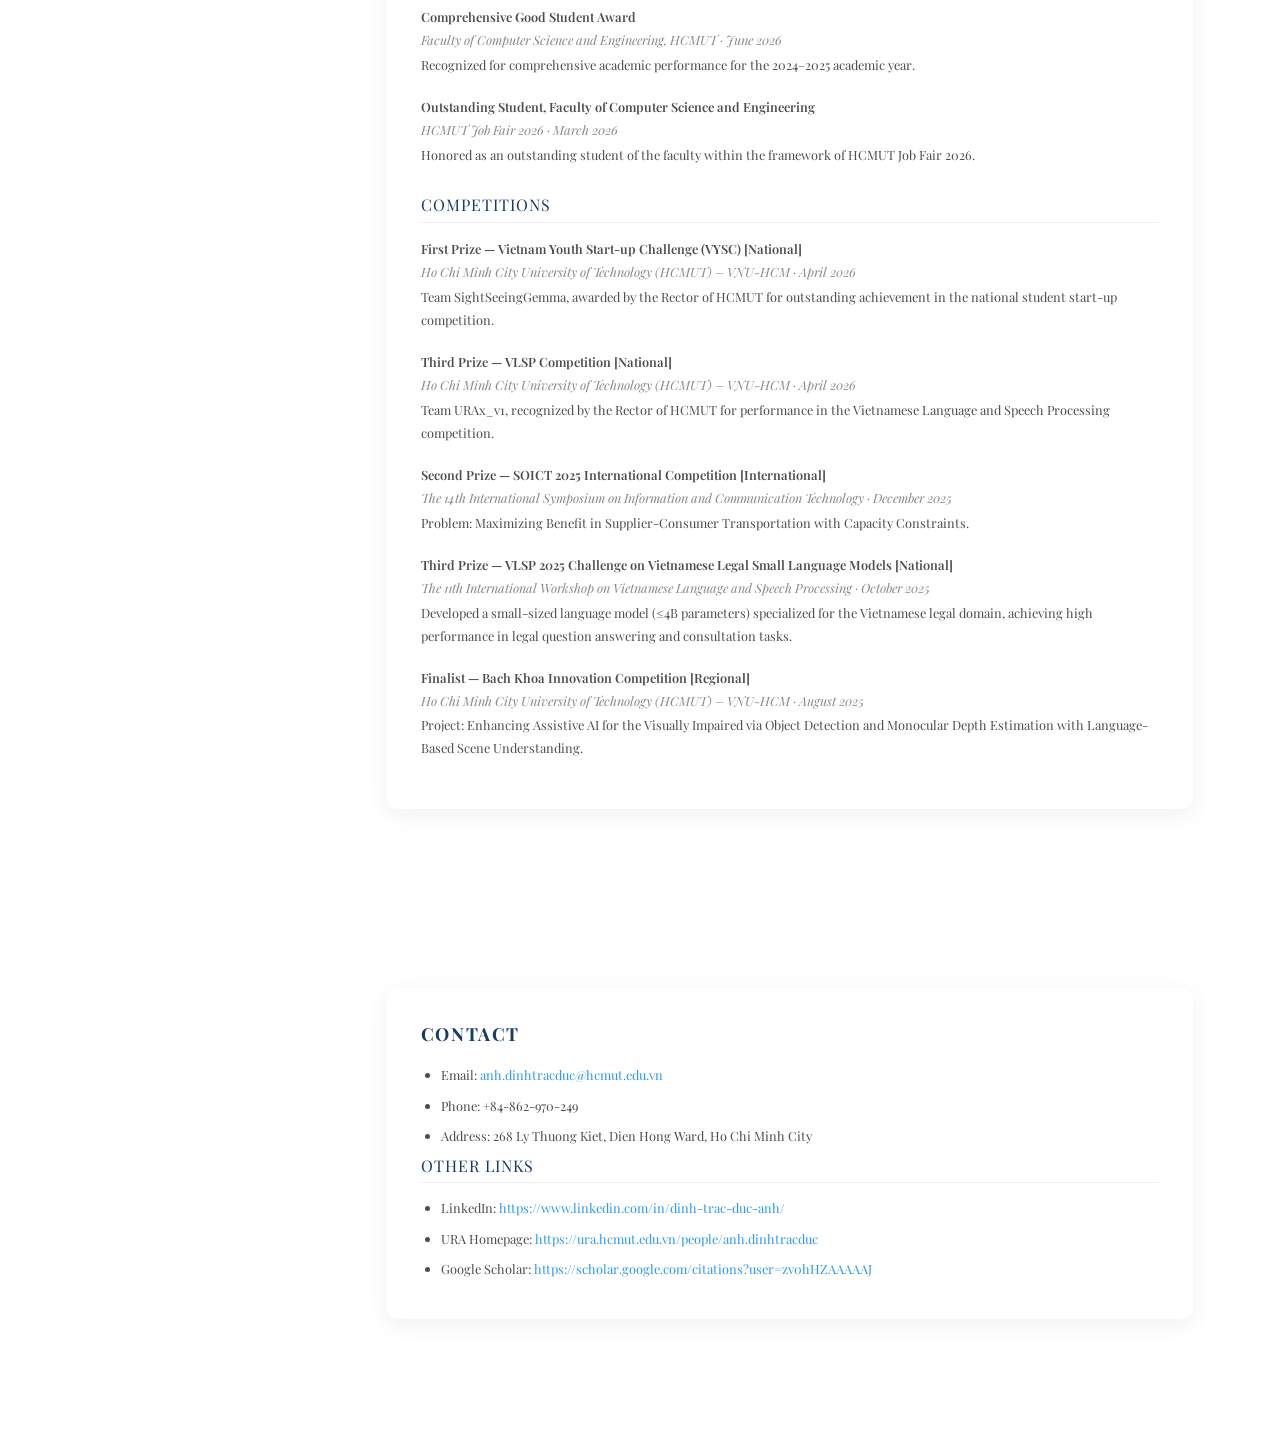
==== commit ae8ef815: "add secret" ====
--- a/index.html
+++ b/index.html
@@ -220,6 +220,9 @@
 			transition:.3s;
 		}
 		#colorlib-aside .colorlib-footer ul li a:hover .footer-icon{color:#2c98f0;}
+		/* Hidden-in-plain-sight link to photography.html */
+		.secret-camera .footer-icon{opacity:.45;}
+		.secret-camera:hover .footer-icon{opacity:1;}
 		.theme-switch{
 			position:relative;
 			display:inline-block;
@@ -395,6 +398,7 @@
 					<li><a href="https://www.linkedin.com/in/dinh-trac-duc-anh/" target="_blank"><i class="icon-linkedin2"></i></a></li>
 					<li><a href="https://ura.hcmut.edu.vn/people/anh.dinhtracduc" target="_blank" title="URA Homepage"><svg class="footer-icon" viewBox="0 0 24 24" fill="none" stroke="currentColor" stroke-width="1.8" stroke-linecap="round" stroke-linejoin="round" xmlns="http://www.w3.org/2000/svg"><circle cx="12" cy="12" r="9"/><ellipse cx="12" cy="12" rx="4" ry="9"/><line x1="3" y1="12" x2="21" y2="12"/><path d="M4.5 7.5c1.8 1.2 4.7 2 7.5 2s5.7-.8 7.5-2"/><path d="M4.5 16.5c1.8-1.2 4.7-2 7.5-2s5.7.8 7.5 2"/></svg></a></li>
 					<li><a href="https://scholar.google.com/citations?user=zv0hHZAAAAAJ&amp;hl=vi&amp;oi=sra" target="_blank" title="Google Scholar"><svg class="footer-icon" viewBox="0 0 24 24" fill="currentColor" xmlns="http://www.w3.org/2000/svg"><path d="M12 3 1 8l4 1.82V15l7 3 7-3V9.82L21 9v6h1V8z"/><path d="M5.5 10.68v3.84c0 1.5 2.9 3.48 6.5 3.48s6.5-1.98 6.5-3.48v-3.84L12 13.5z"/></svg></a></li>
+					<li><a href="photography.html" aria-label="Photography" class="secret-camera"><svg class="footer-icon" viewBox="0 0 24 24" fill="none" stroke="currentColor" stroke-width="1.8" stroke-linecap="round" stroke-linejoin="round" xmlns="http://www.w3.org/2000/svg"><path d="M4 8h3l1.5-2h7L17 8h3a1 1 0 0 1 1 1v9a1 1 0 0 1-1 1H4a1 1 0 0 1-1-1V9a1 1 0 0 1 1-1z"/><circle cx="12" cy="13" r="3.5"/></svg></a></li>
 				</ul>
 			</div>
 
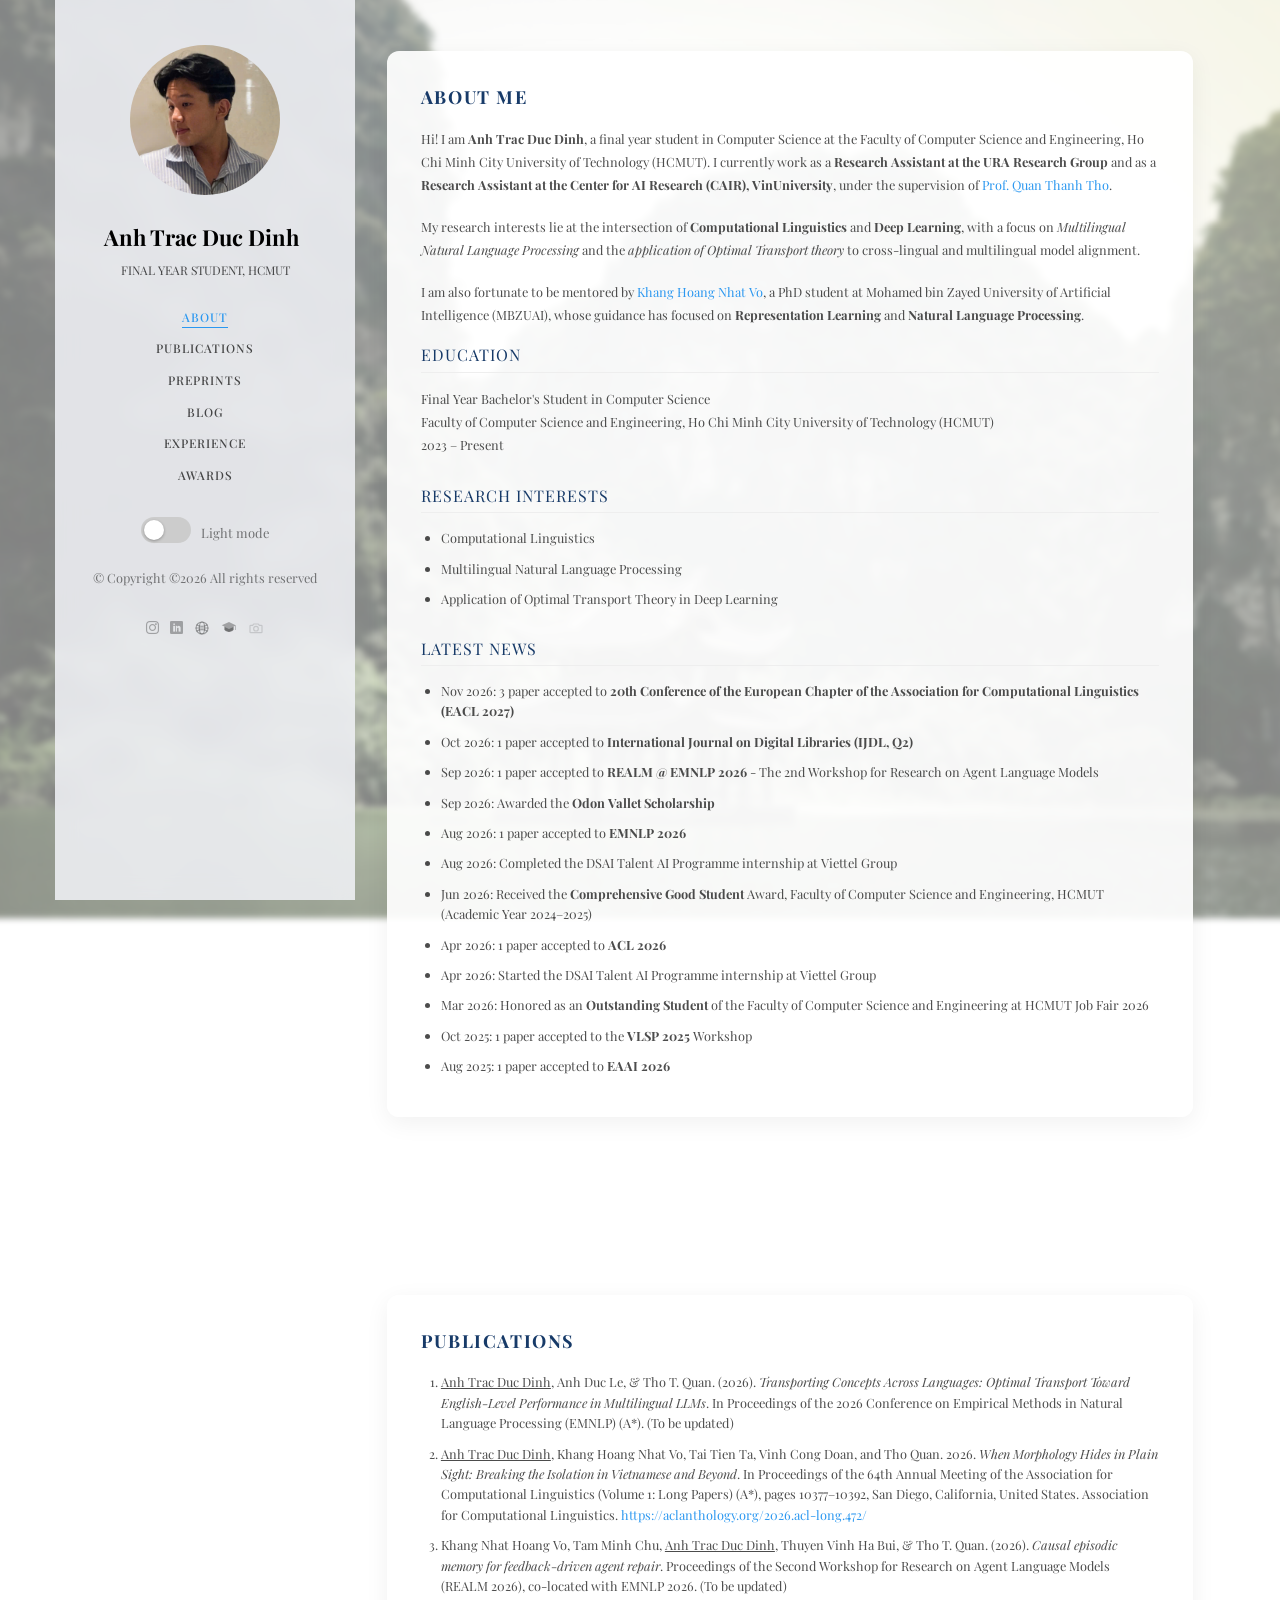
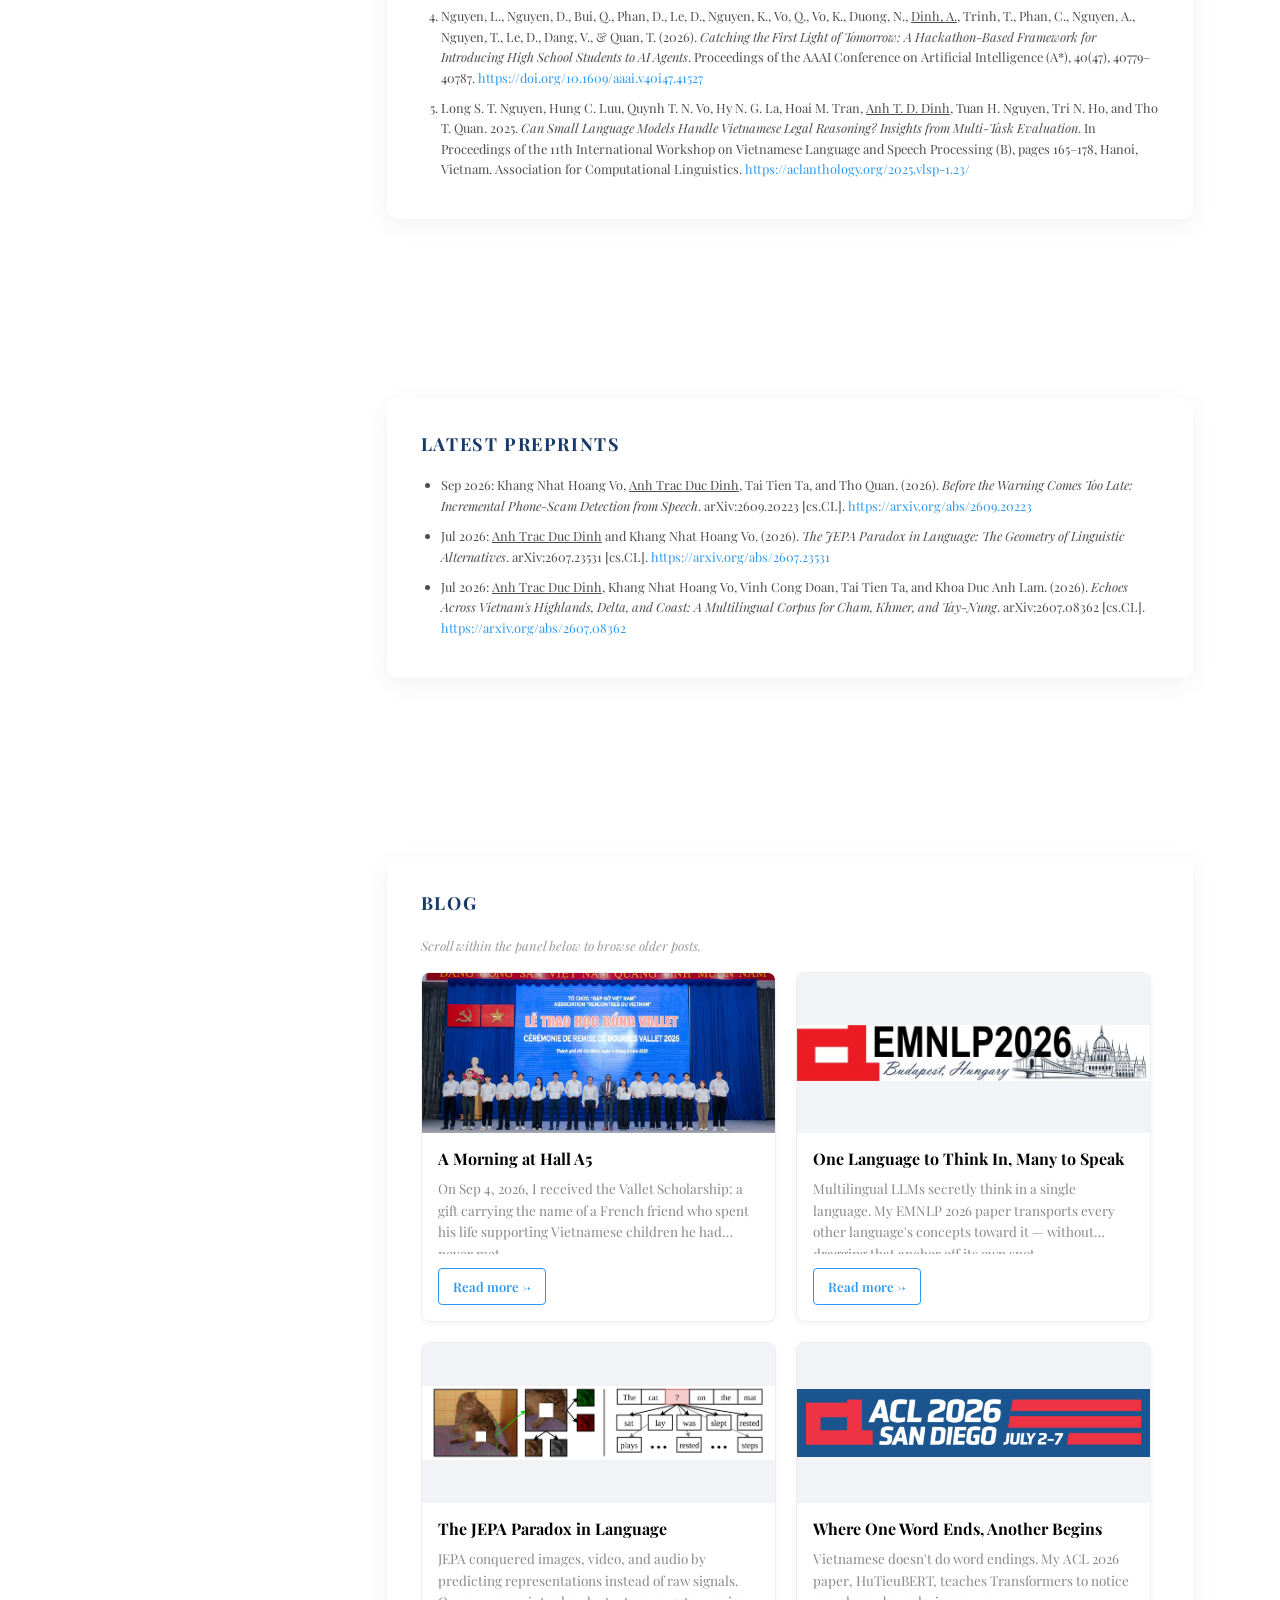
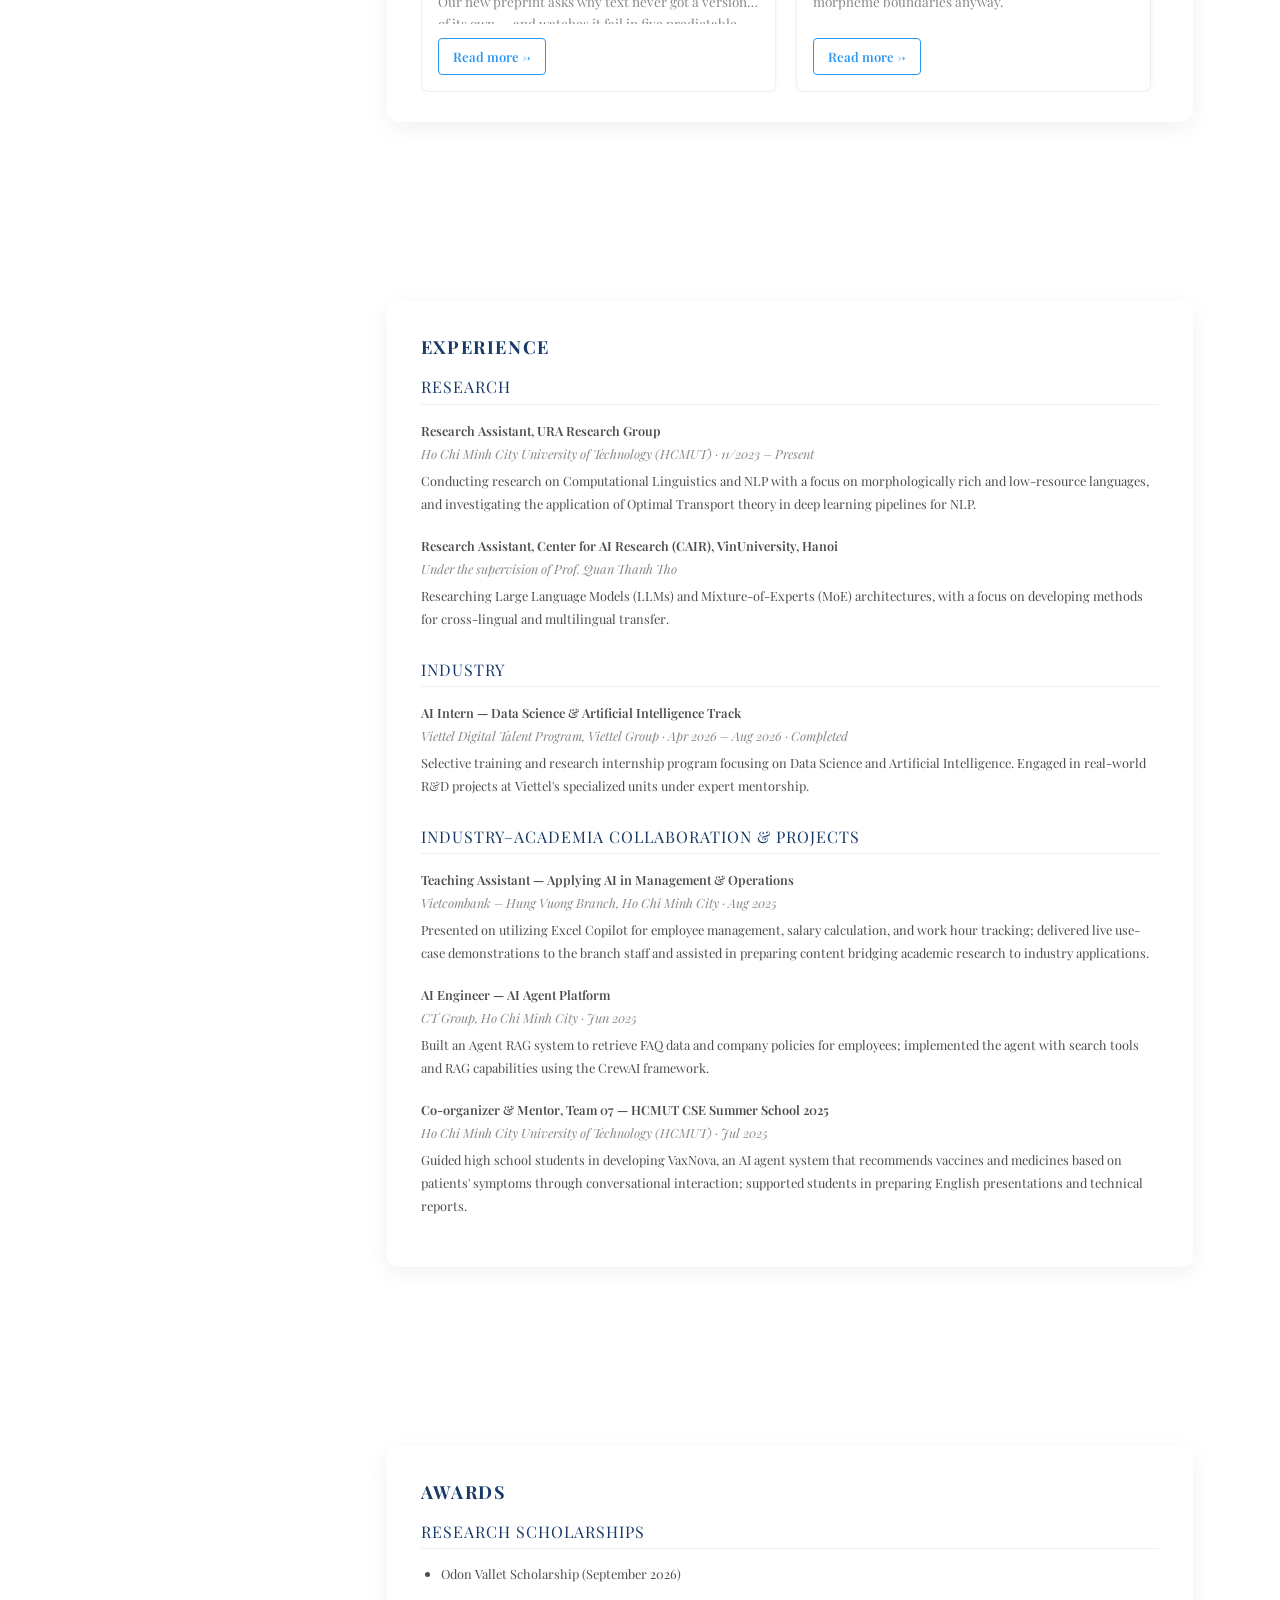
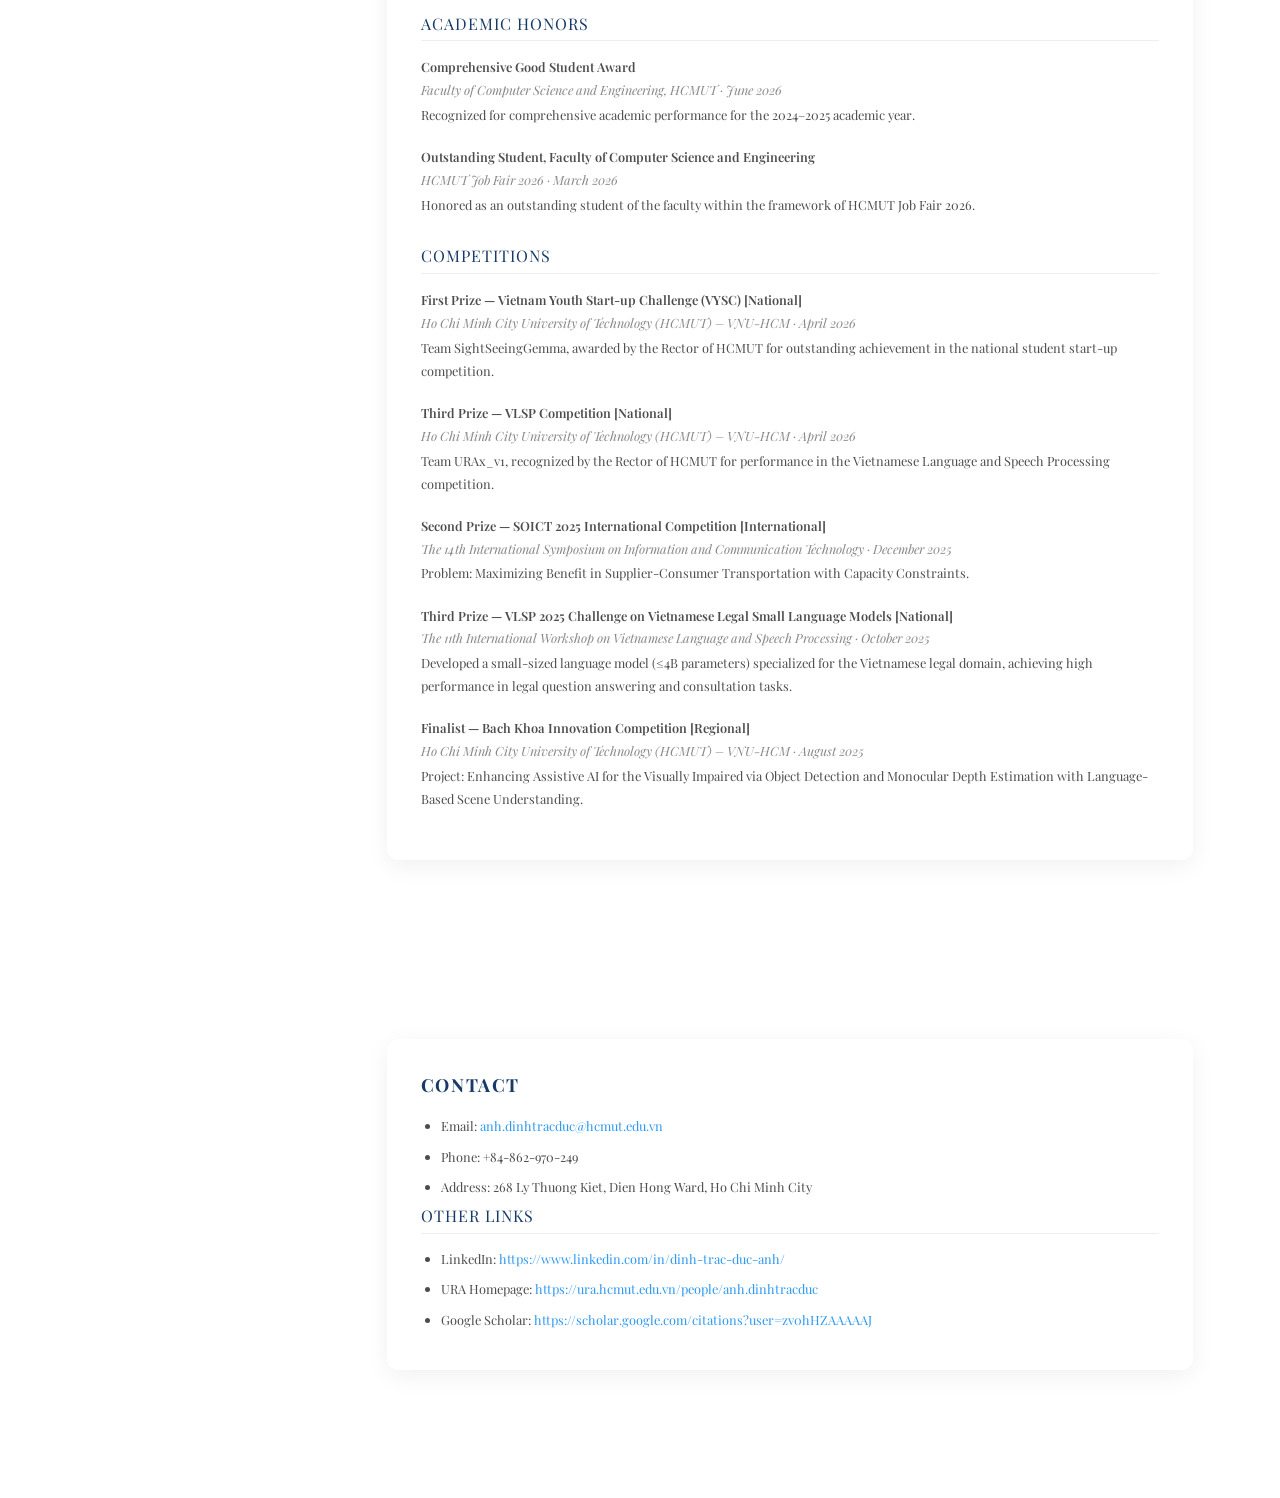
==== commit 85f8d36d: "add: latest news" ====
--- a/index.html
+++ b/index.html
@@ -434,6 +434,7 @@
 
 										<h2 class="section-title">Latest News</h2>
 										<ul class="plain-list">
+											<li class="news-item">Nov 2026: 3 paper accepted to <b>20th Conference of the European Chapter of the Association for Computational Linguistics (EACL 2027)</b></li>
 											<li class="news-item">Oct 2026: 1 paper accepted to <b>International Journal on Digital Libraries (IJDL, Q2)</b></li>
                      						<li class="news-item">Sep 2026: 1 paper accepted to <b>REALM @ EMNLP 2026</b> - The 2nd Workshop for Research on Agent Language Models</b></li>
 											<li class="news-item">Sep 2026: Awarded the <b>Odon Vallet Scholarship</b></li>
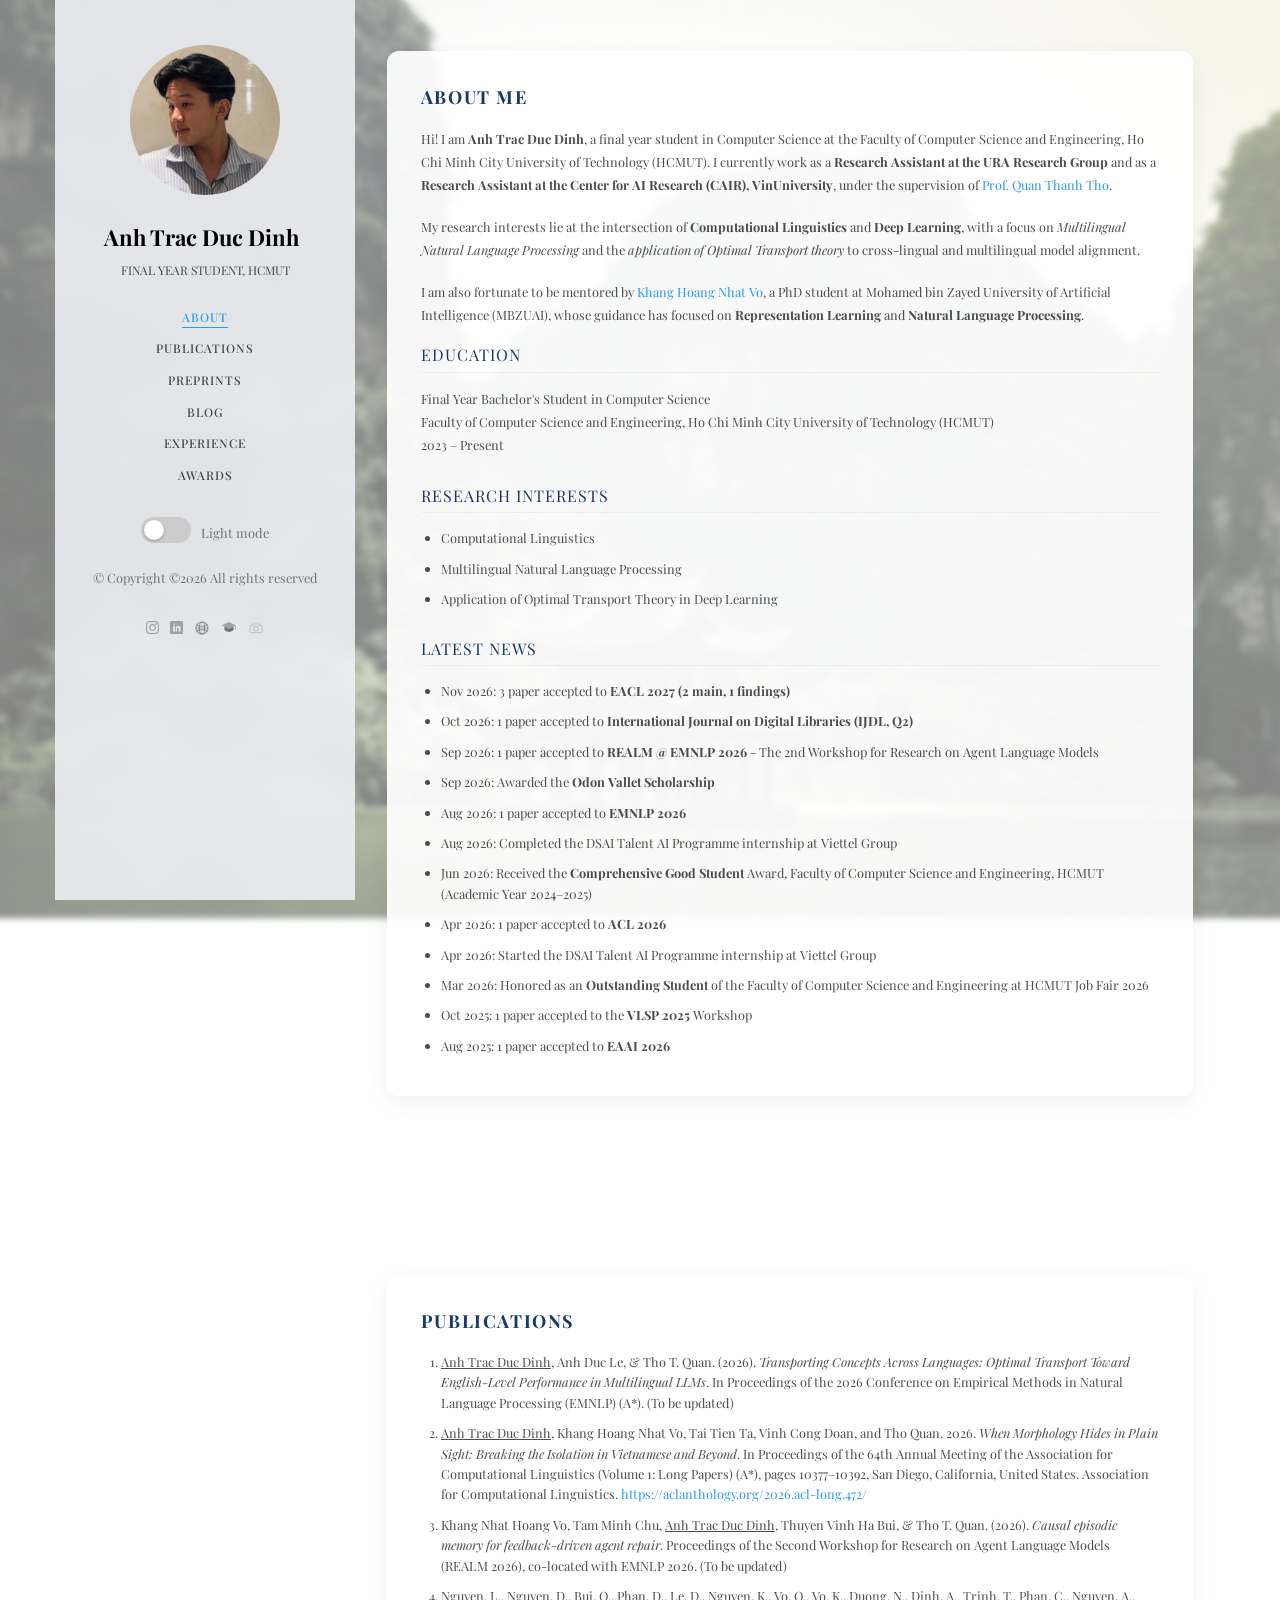
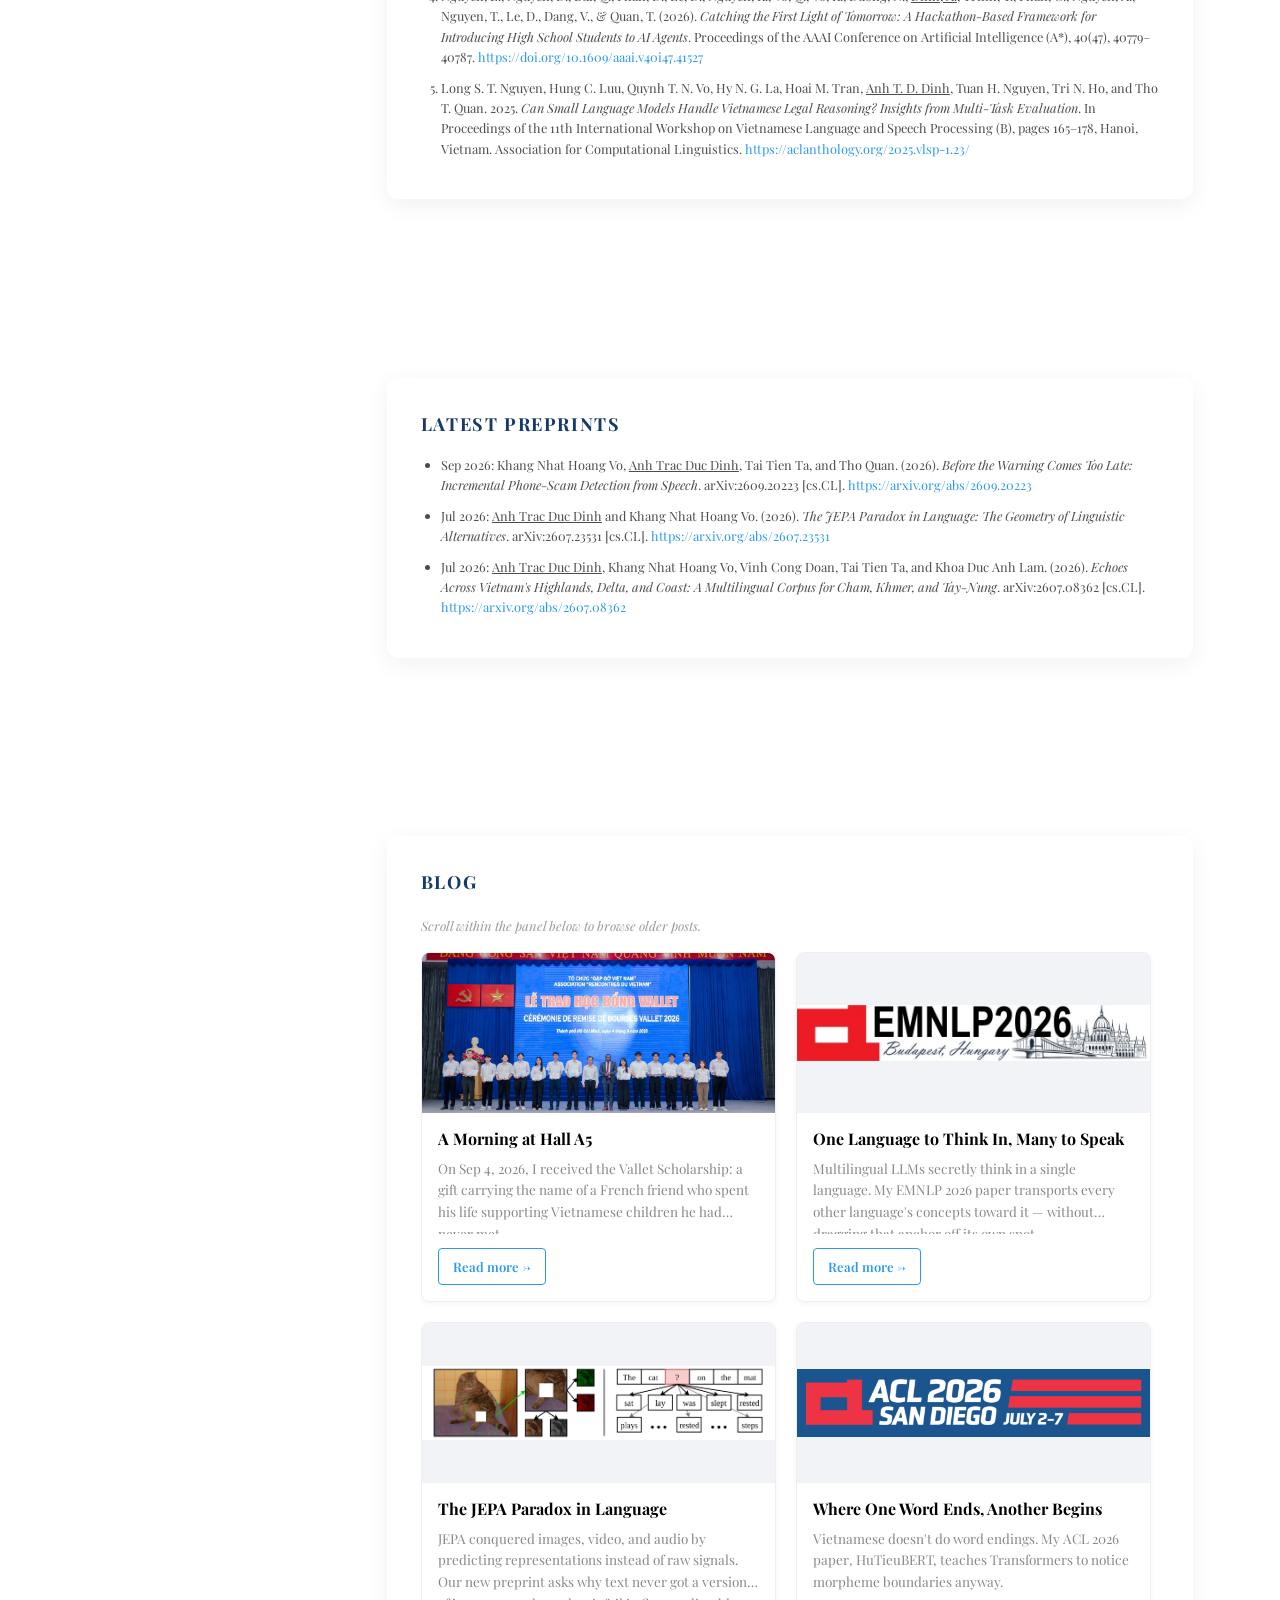
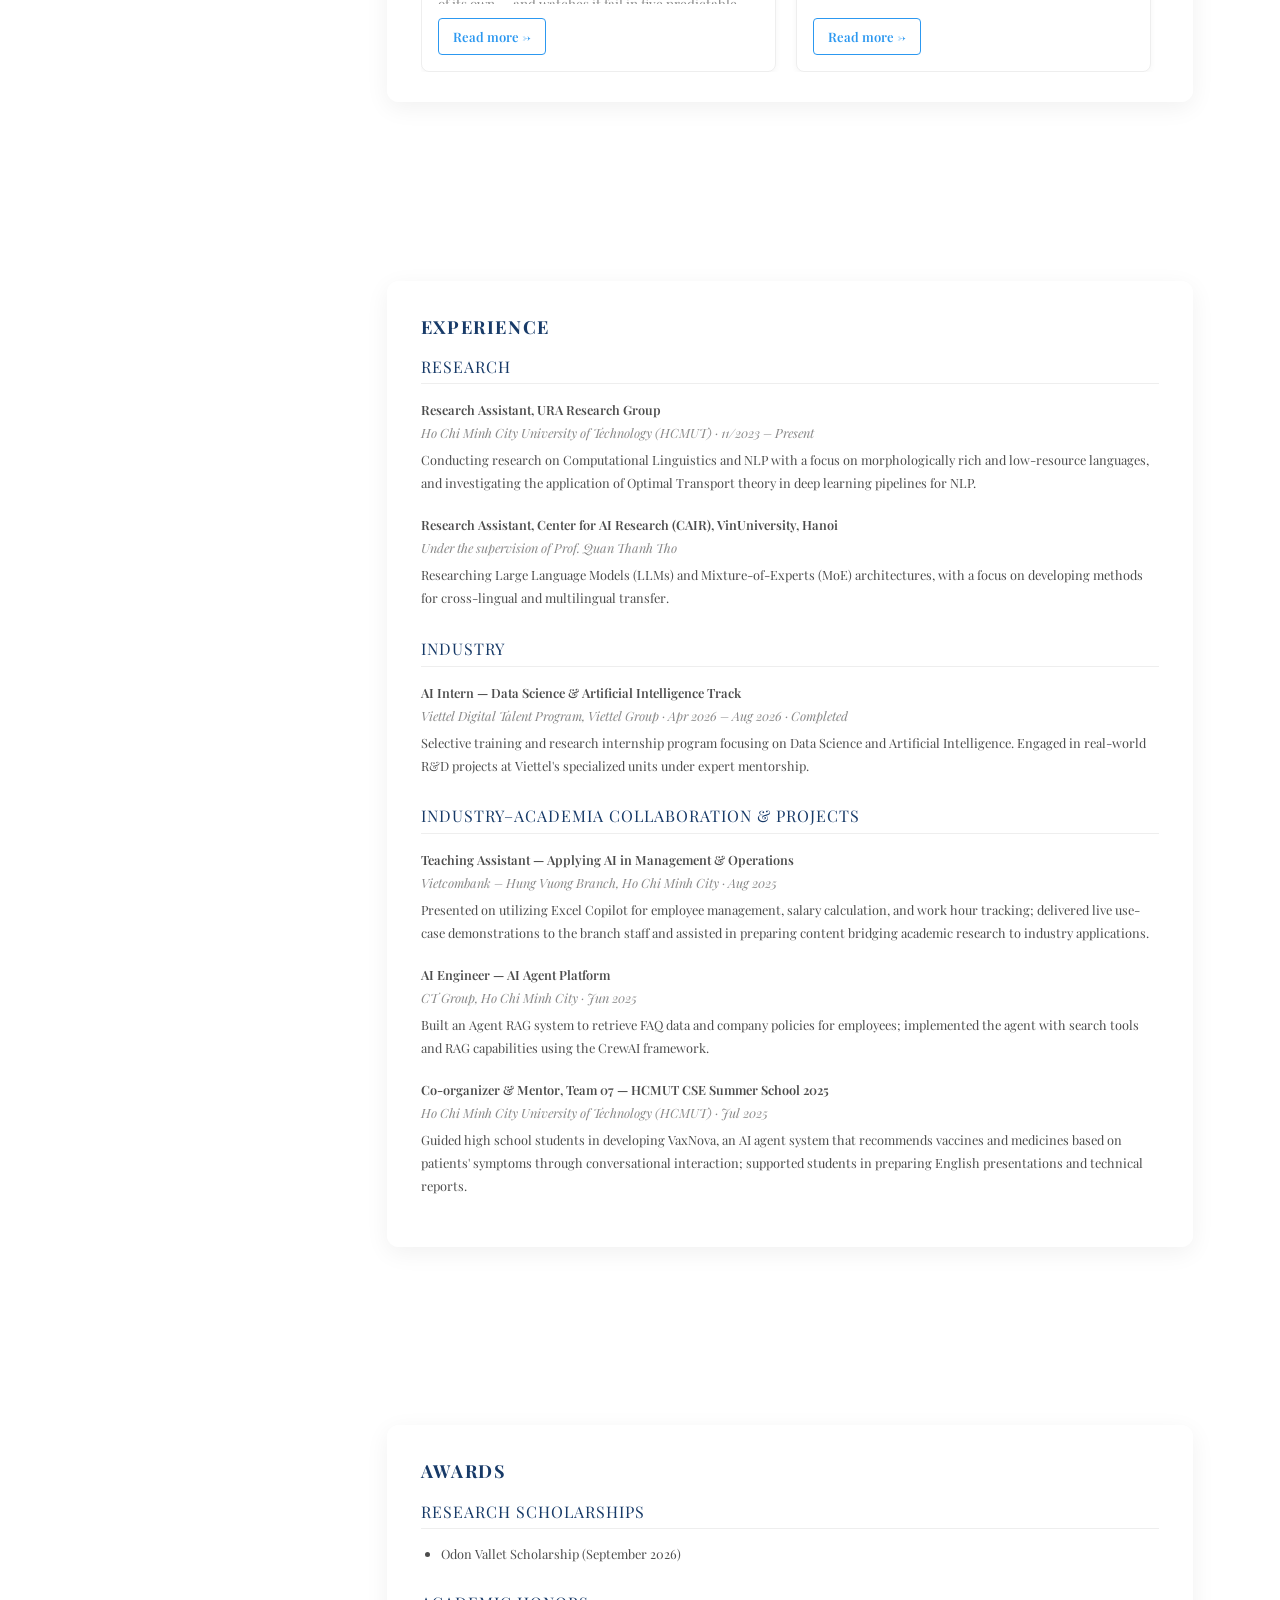
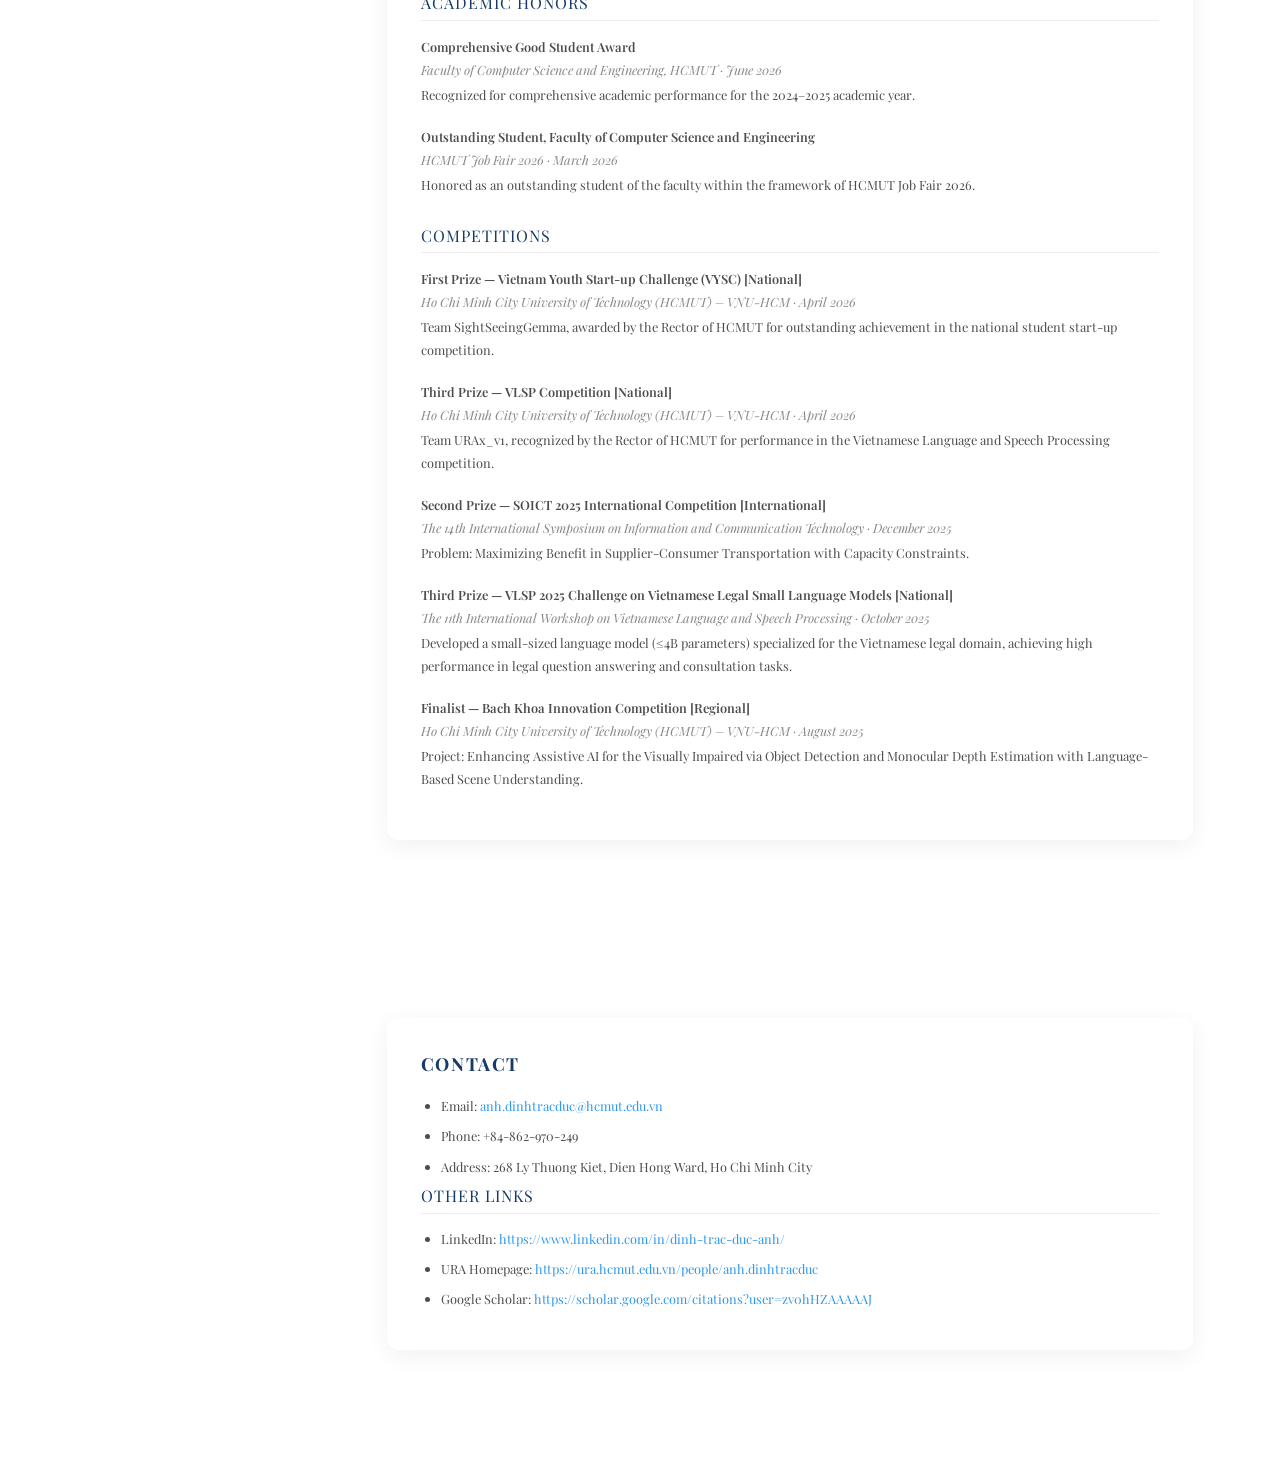
==== commit b866fc32: "add: latest news" ====
--- a/index.html
+++ b/index.html
@@ -434,7 +434,7 @@
 
 										<h2 class="section-title">Latest News</h2>
 										<ul class="plain-list">
-											<li class="news-item">Nov 2026: 3 paper accepted to <b>20th Conference of the European Chapter of the Association for Computational Linguistics (EACL 2027)</b></li>
+											<li class="news-item">Nov 2026: 3 paper accepted to <b>EACL 2027 (2 main, 1 findings)</b></li>
 											<li class="news-item">Oct 2026: 1 paper accepted to <b>International Journal on Digital Libraries (IJDL, Q2)</b></li>
                      						<li class="news-item">Sep 2026: 1 paper accepted to <b>REALM @ EMNLP 2026</b> - The 2nd Workshop for Research on Agent Language Models</b></li>
 											<li class="news-item">Sep 2026: Awarded the <b>Odon Vallet Scholarship</b></li>
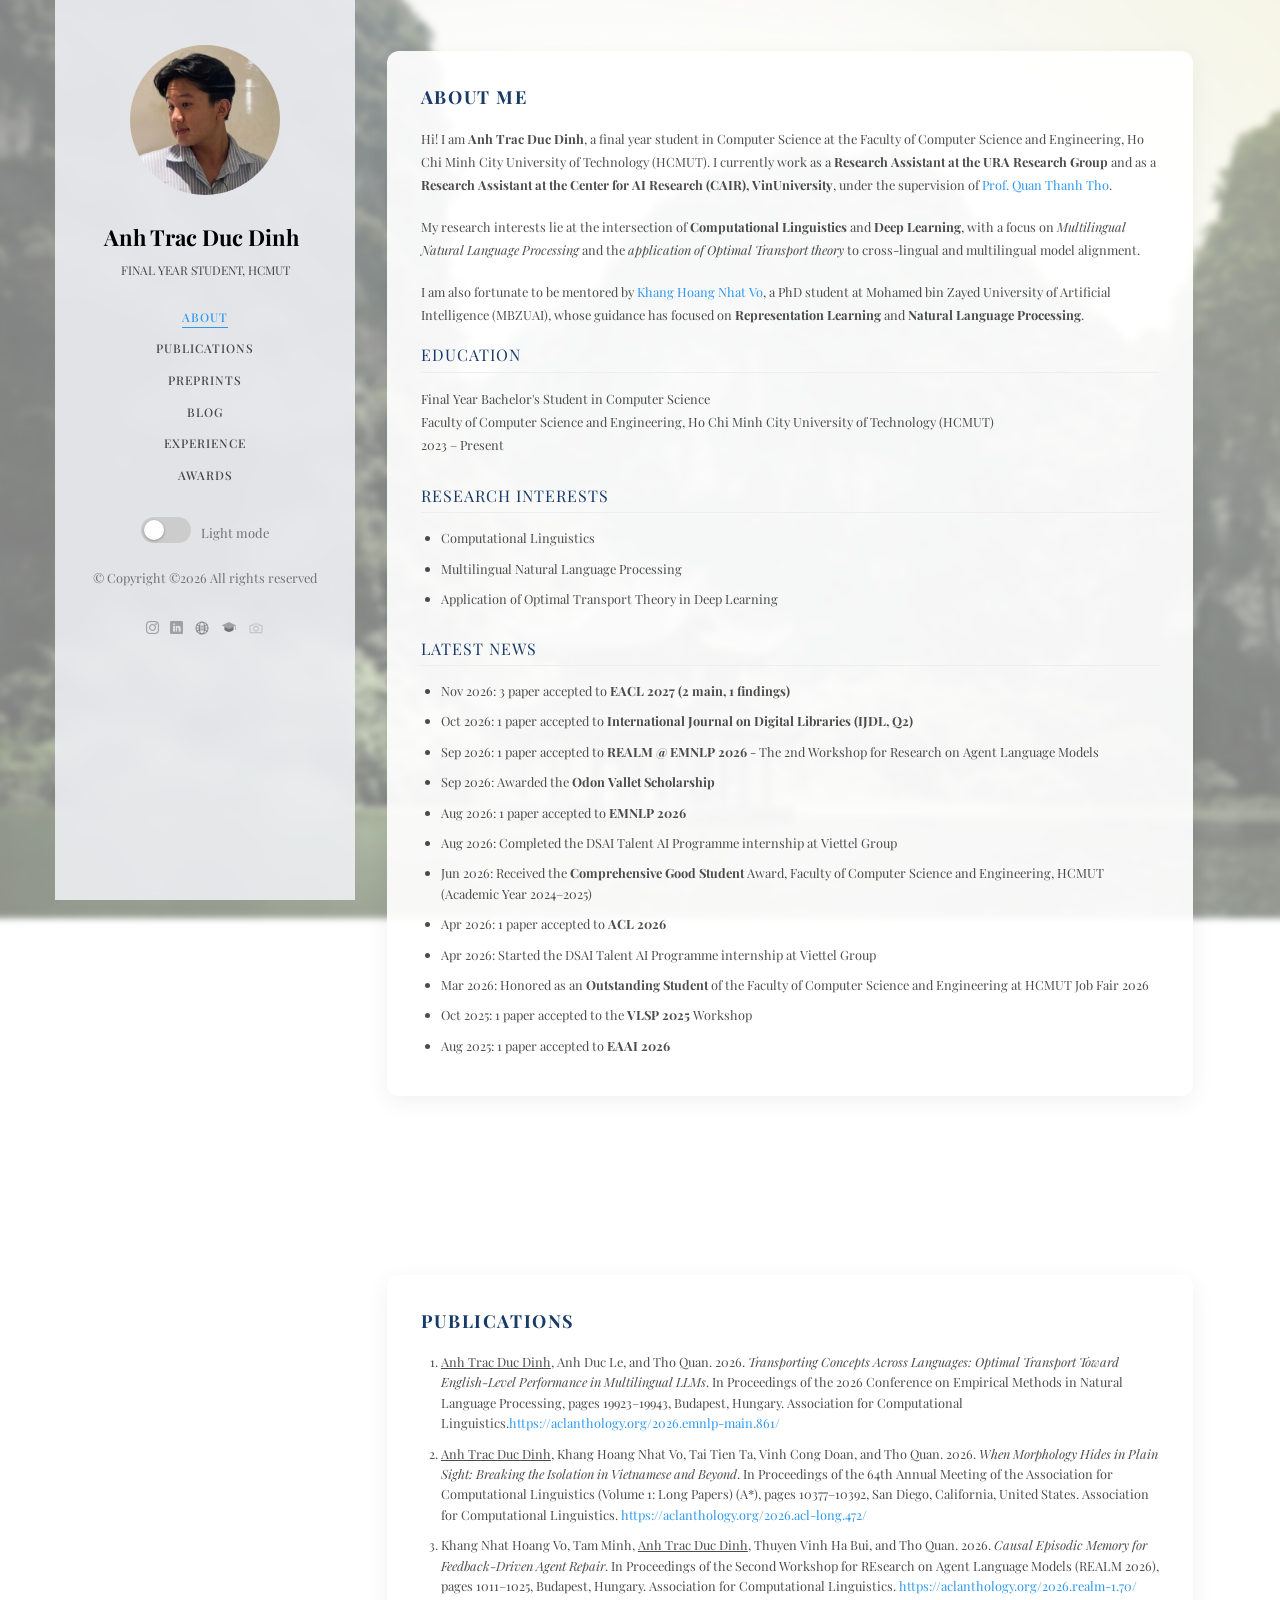
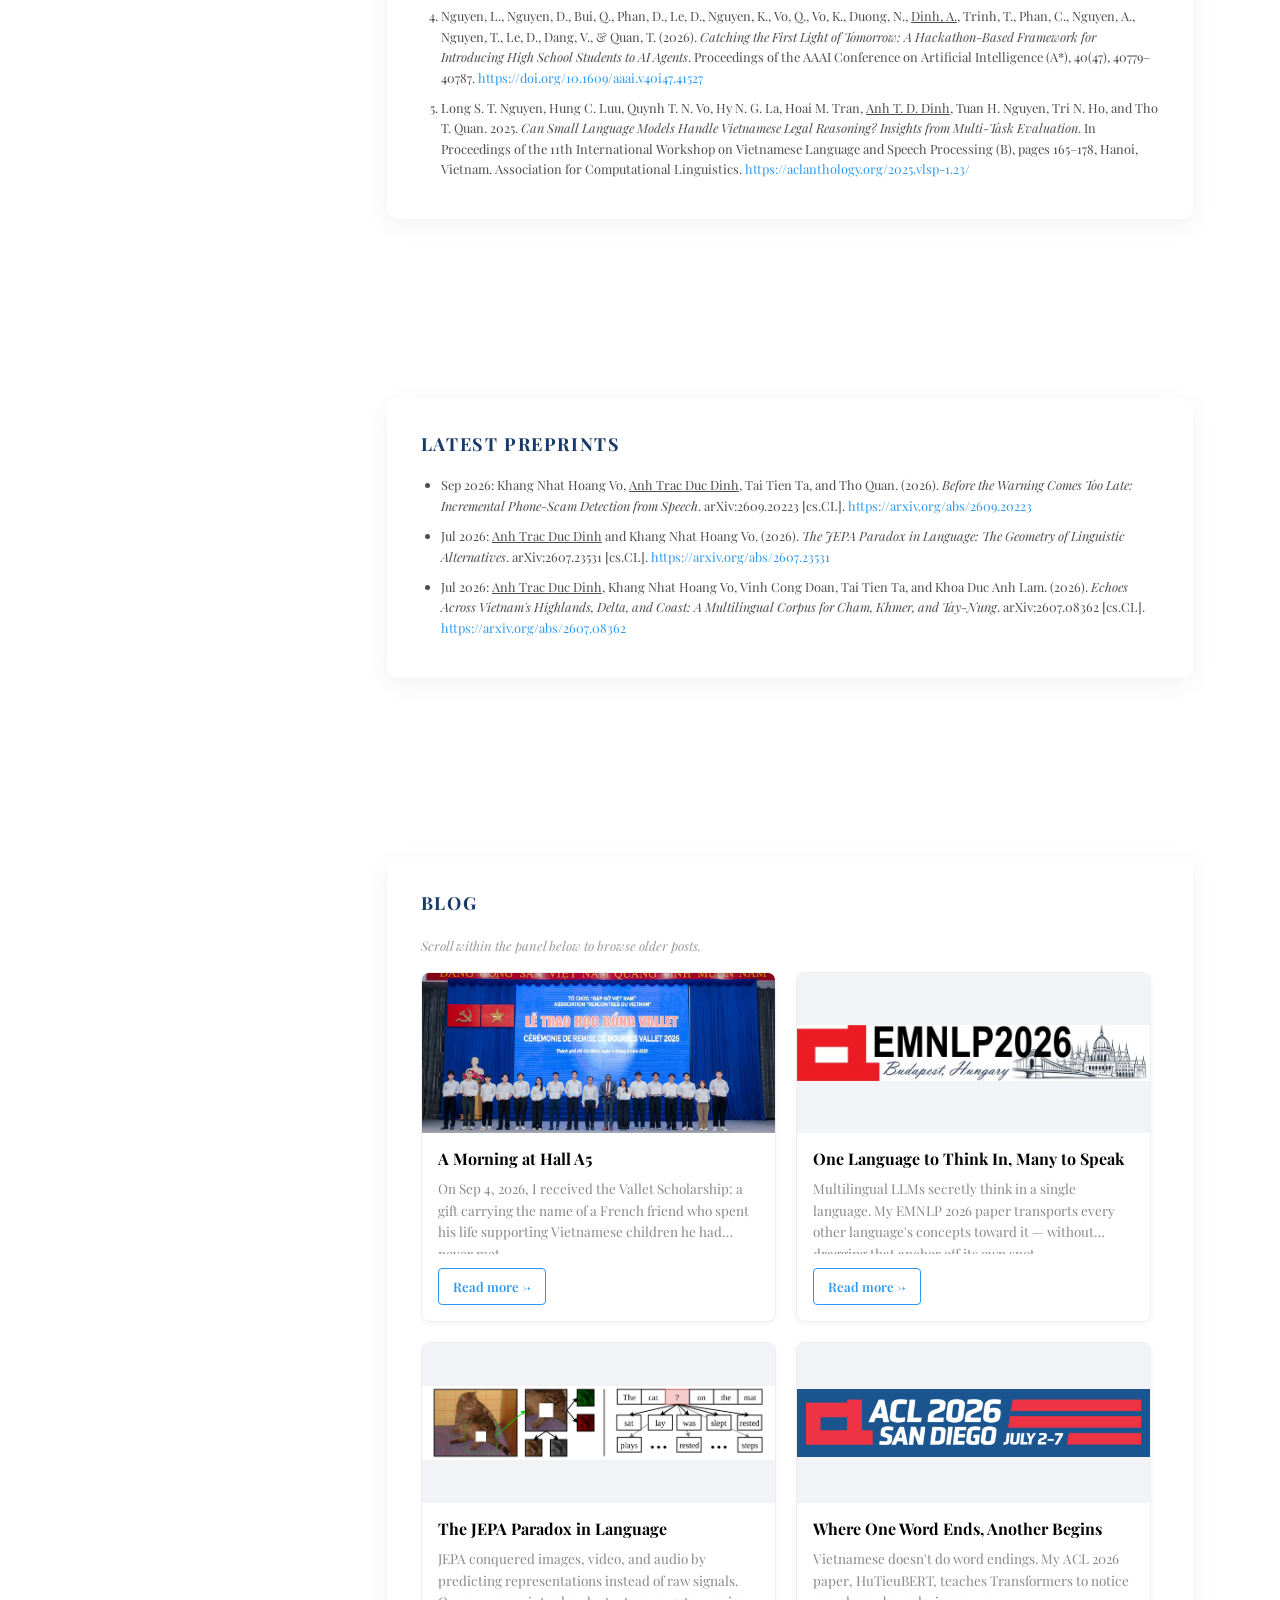
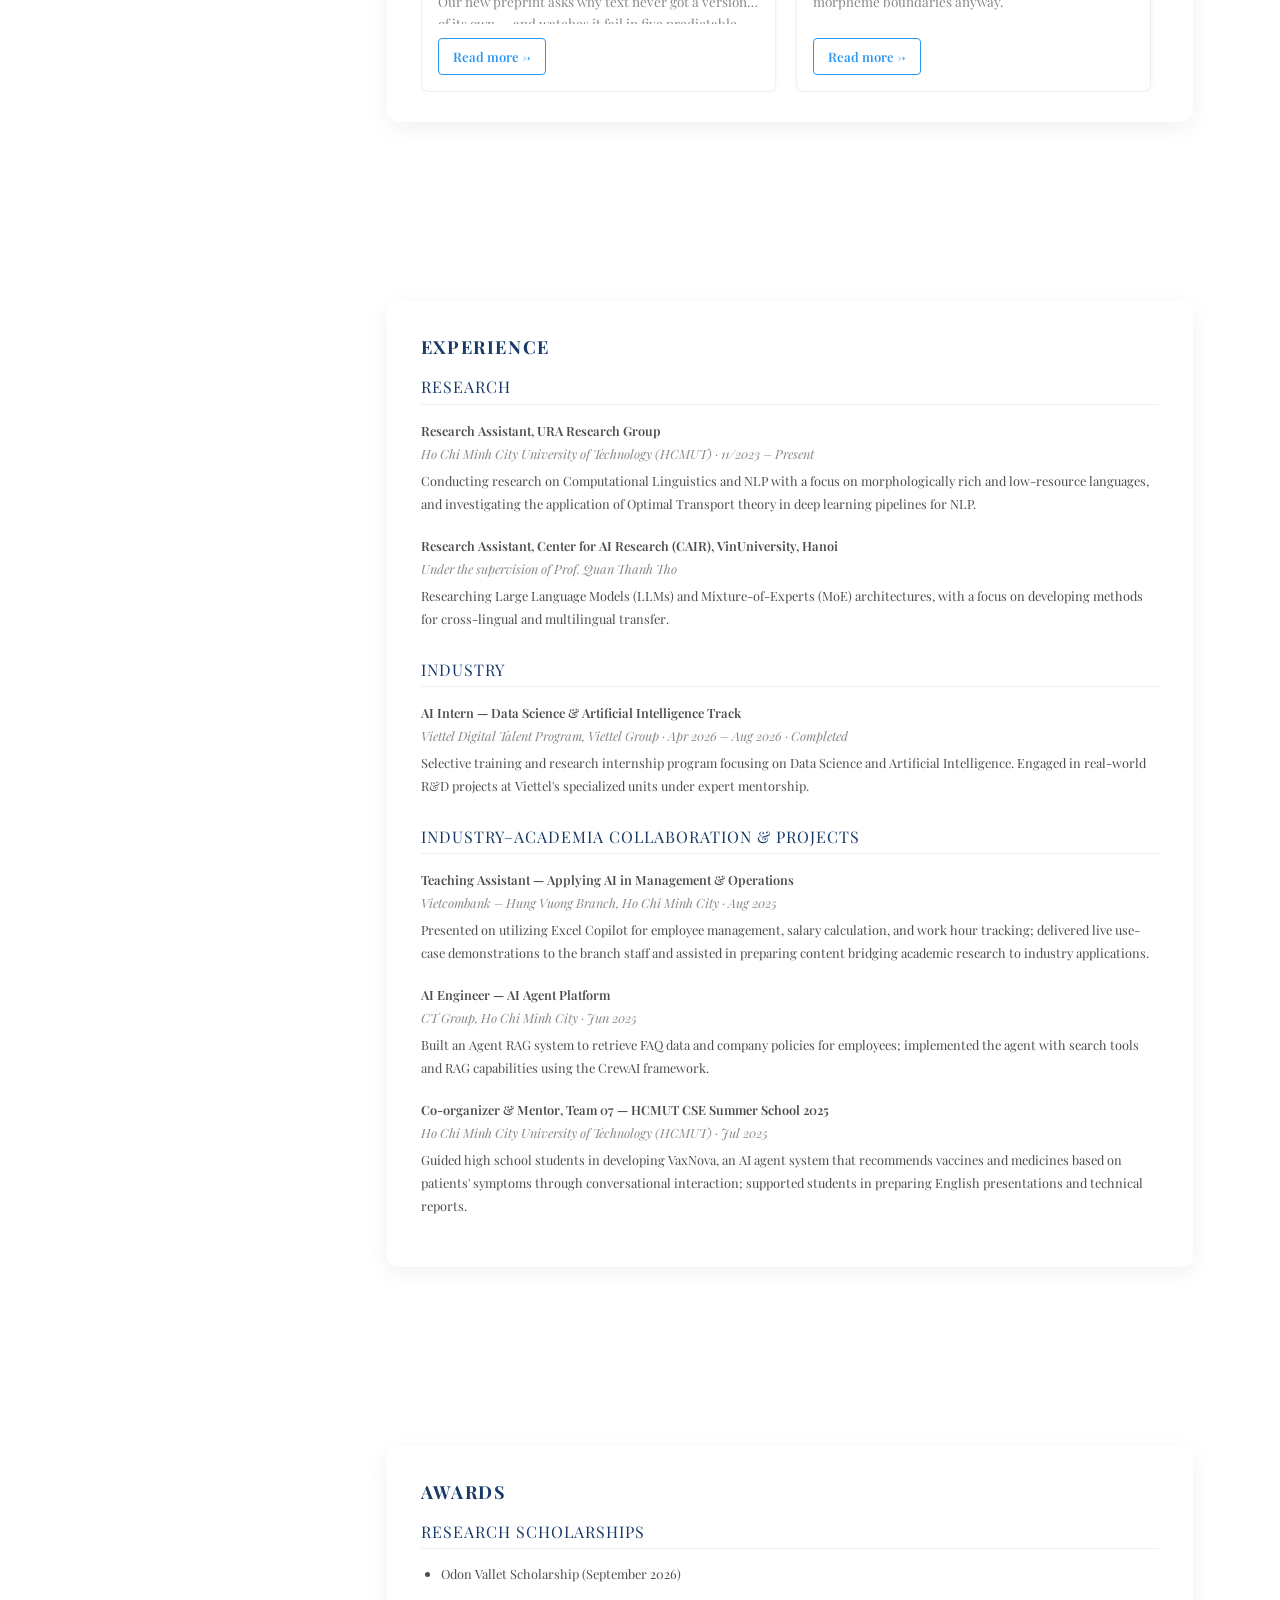
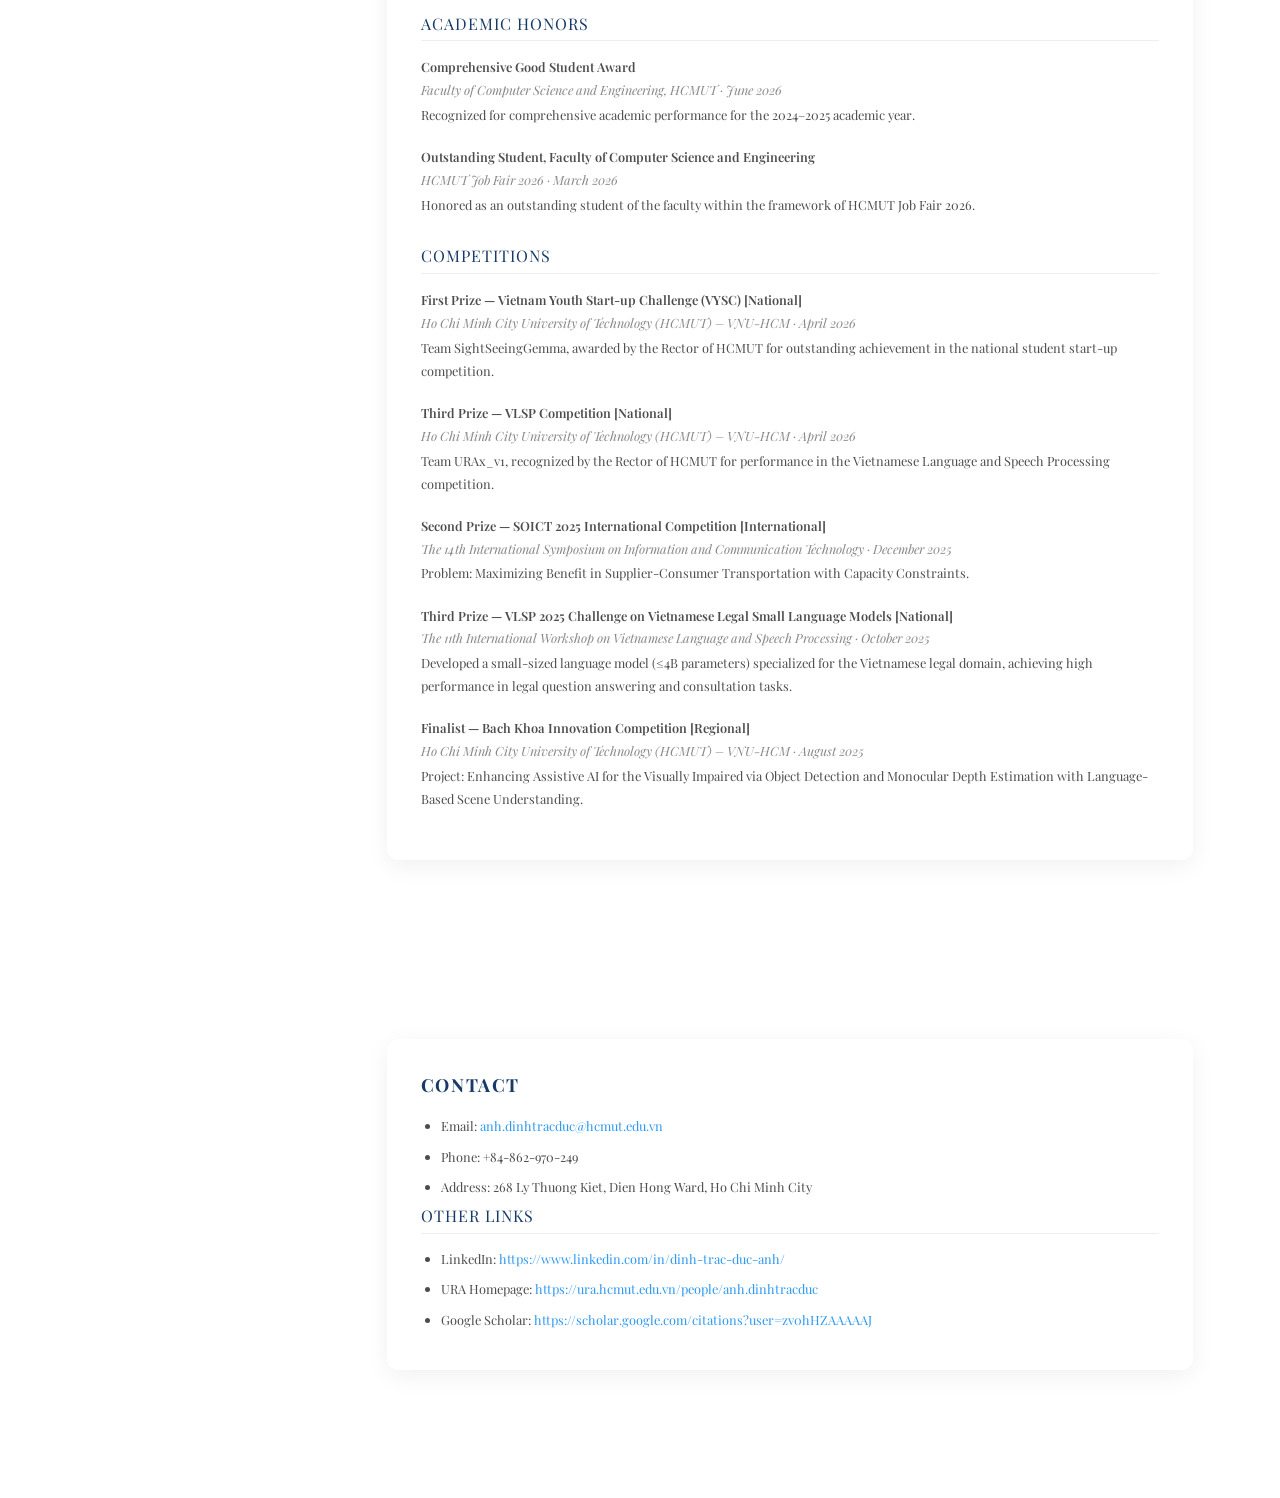
==== commit 3bae52eb: "add: url" ====
--- a/index.html
+++ b/index.html
@@ -461,9 +461,9 @@
 									<div class="about-desc">
 										<span class="heading-meta" style="font-size:18px;">Publications</span>
 										<ol class="pub-list" style="list-style-type: decimal; margin-top:15px;">
-											<li><u>Anh Trac Duc Dinh</u>, Anh Duc Le, &amp; Tho T. Quan. (2026). <em>Transporting Concepts Across Languages: Optimal Transport Toward English-Level Performance in Multilingual LLMs</em>. In Proceedings of the 2026 Conference on Empirical Methods in Natural Language Processing (EMNLP) (A*). (To be updated)</li>
+											<li><u>Anh Trac Duc Dinh</u>, Anh Duc Le, and Tho Quan. 2026. <em>Transporting Concepts Across Languages: Optimal Transport Toward English-Level Performance in Multilingual LLMs</em>. In Proceedings of the 2026 Conference on Empirical Methods in Natural Language Processing, pages 19923–19943, Budapest, Hungary. Association for Computational Linguistics.<a href="https://aclanthology.org/2026.emnlp-main.861/" target="_blank">https://aclanthology.org/2026.emnlp-main.861/</a></li>
 											<li><u>Anh Trac Duc Dinh</u>, Khang Hoang Nhat Vo, Tai Tien Ta, Vinh Cong Doan, and Tho Quan. 2026. <em>When Morphology Hides in Plain Sight: Breaking the Isolation in Vietnamese and Beyond</em>. In Proceedings of the 64th Annual Meeting of the Association for Computational Linguistics (Volume 1: Long Papers) (A*), pages 10377–10392, San Diego, California, United States. Association for Computational Linguistics. <a href="https://aclanthology.org/2026.acl-long.472/" target="_blank">https://aclanthology.org/2026.acl-long.472/</a></li>
-                      <li>Khang Nhat Hoang Vo, Tam Minh Chu, <u>Anh Trac Duc Dinh</u>, Thuyen Vinh Ha Bui, & Tho T. Quan. (2026). <em>Causal episodic memory for feedback-driven agent repair</em>. Proceedings of the Second Workshop for Research on Agent Language Models (REALM 2026), co-located with EMNLP 2026. (To be updated)</li>
+											<li>Khang Nhat Hoang Vo, Tam Minh, <u>Anh Trac Duc Dinh</u>, Thuyen Vinh Ha Bui, and Tho Quan. 2026. <em>Causal Episodic Memory for Feedback-Driven Agent Repair</em>. In Proceedings of the Second Workshop for REsearch on Agent Language Models (REALM 2026), pages 1011–1025, Budapest, Hungary. Association for Computational Linguistics. <a href="https://aclanthology.org/2026.realm-1.70/" target="_blank">https://aclanthology.org/2026.realm-1.70/</a></li>
 											<li>Nguyen, L., Nguyen, D., Bui, Q., Phan, D., Le, D., Nguyen, K., Vo, Q., Vo, K., Duong, N., <u>Dinh, A.</u>, Trinh, T., Phan, C., Nguyen, A., Nguyen, T., Le, D., Dang, V., &amp; Quan, T. (2026). <em>Catching the First Light of Tomorrow: A Hackathon-Based Framework for Introducing High School Students to AI Agents</em>. Proceedings of the AAAI Conference on Artificial Intelligence (A*), 40(47), 40779–40787. <a href="https://doi.org/10.1609/aaai.v40i47.41527" target="_blank">https://doi.org/10.1609/aaai.v40i47.41527</a></li>
 											<li>Long S. T. Nguyen, Hung C. Luu, Quynh T. N. Vo, Hy N. G. La, Hoai M. Tran, <u>Anh T. D. Dinh</u>, Tuan H. Nguyen, Tri N. Ho, and Tho T. Quan. 2025. <em>Can Small Language Models Handle Vietnamese Legal Reasoning? Insights from Multi-Task Evaluation</em>. In Proceedings of the 11th International Workshop on Vietnamese Language and Speech Processing (B), pages 165–178, Hanoi, Vietnam. Association for Computational Linguistics. <a href="https://aclanthology.org/2025.vlsp-1.23/" target="_blank">https://aclanthology.org/2025.vlsp-1.23/</a></li>
 										</ol>
